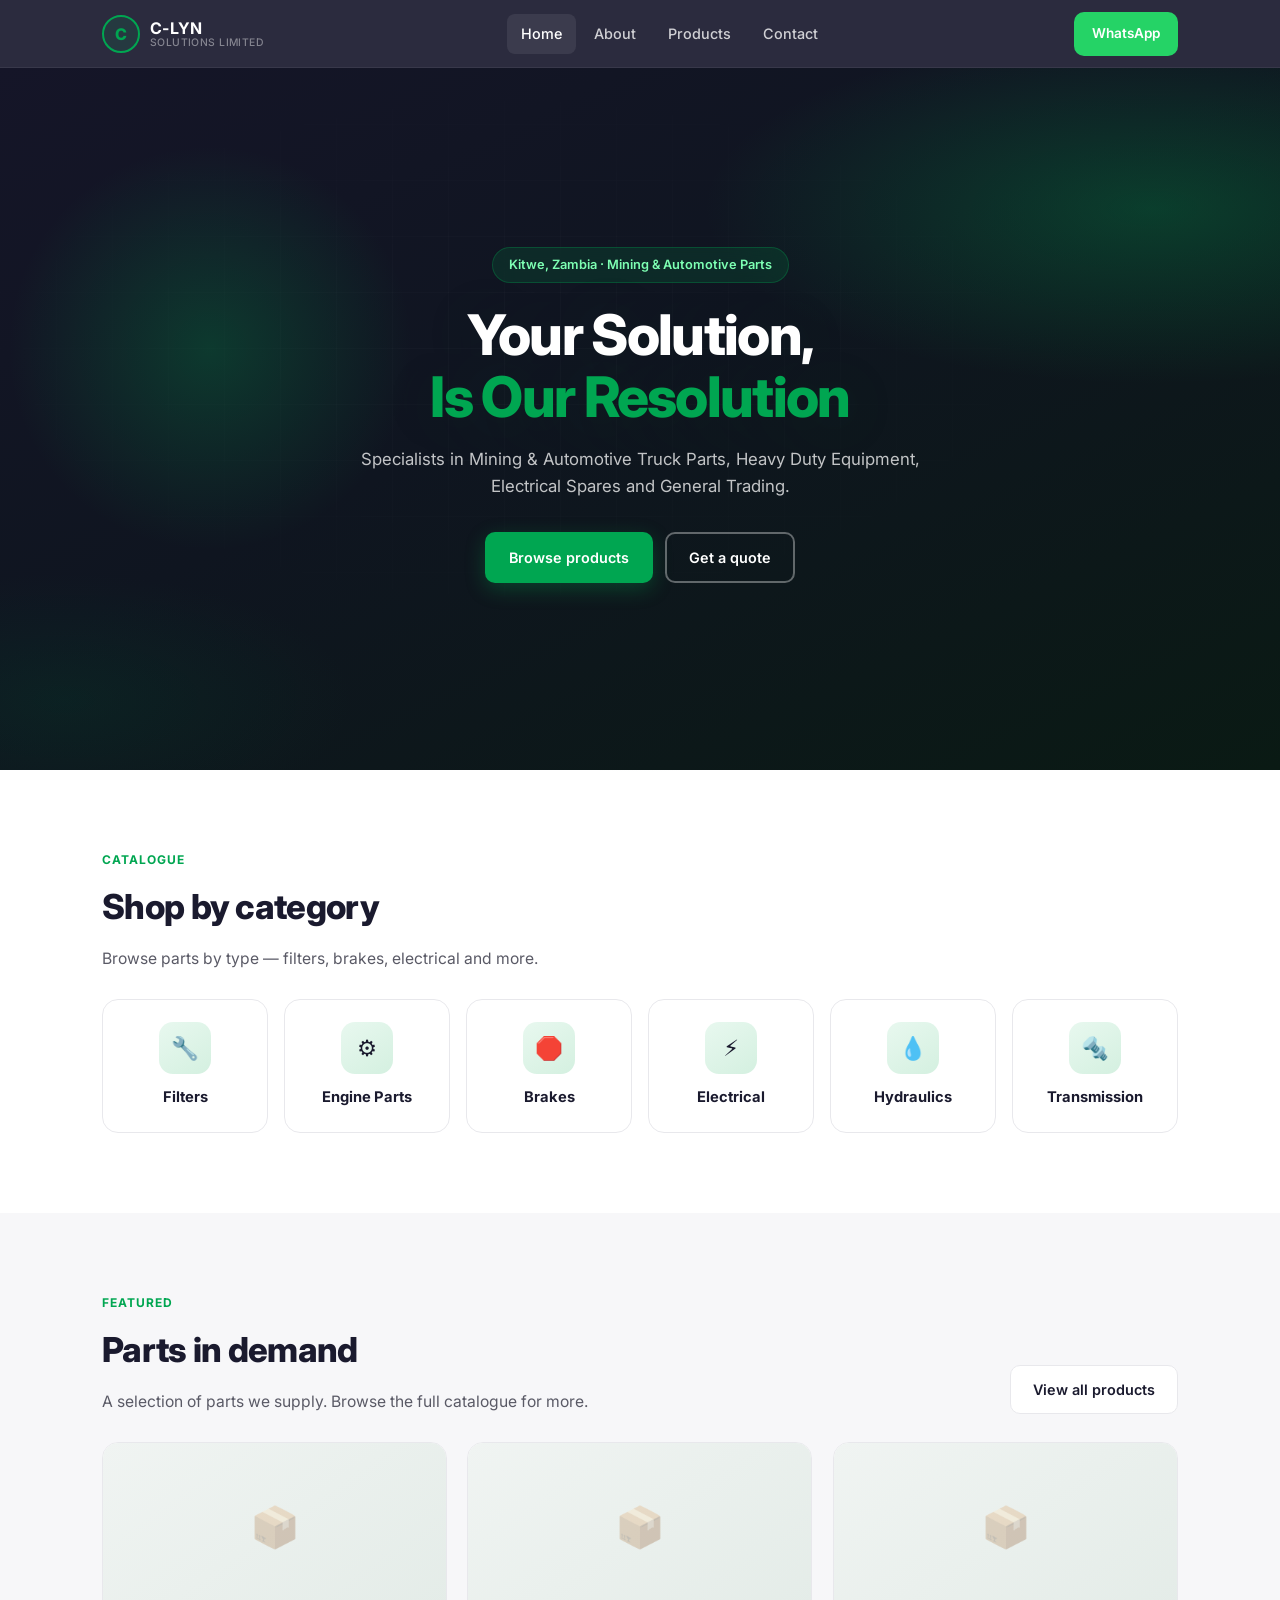
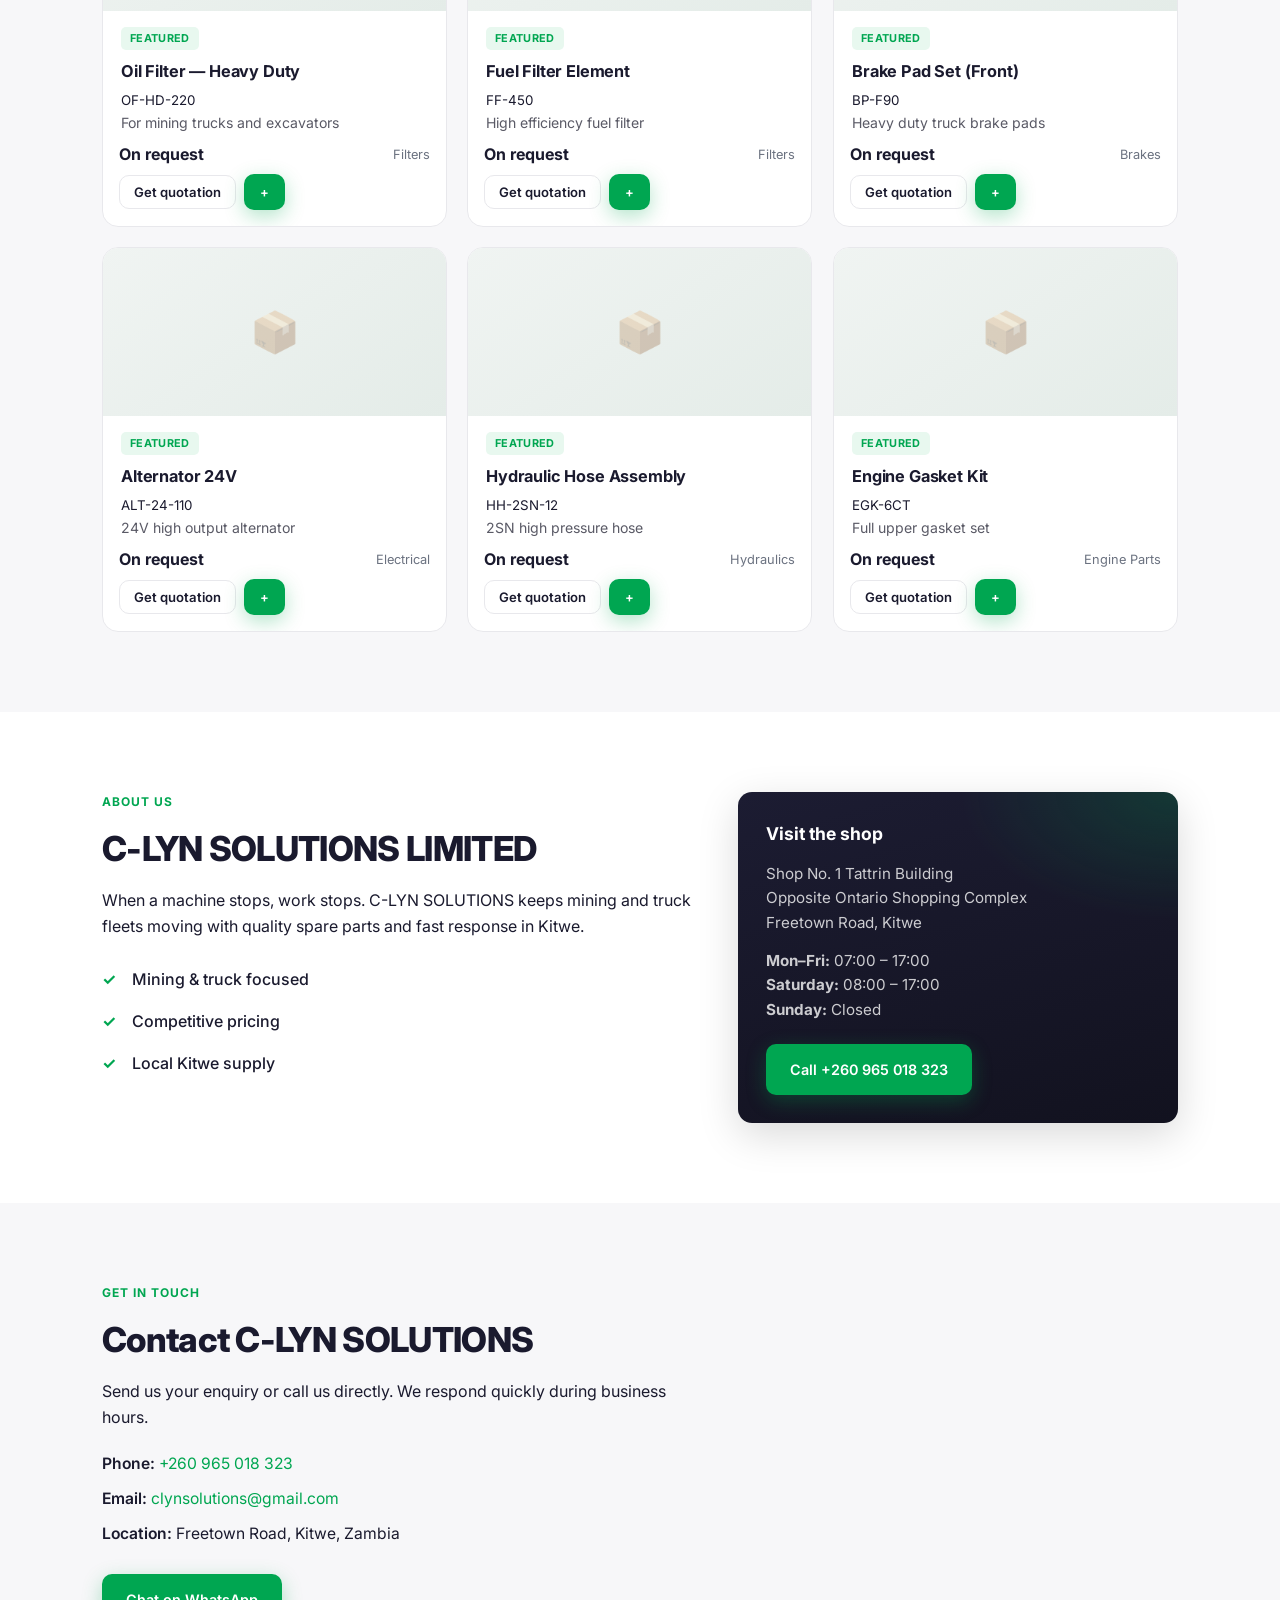
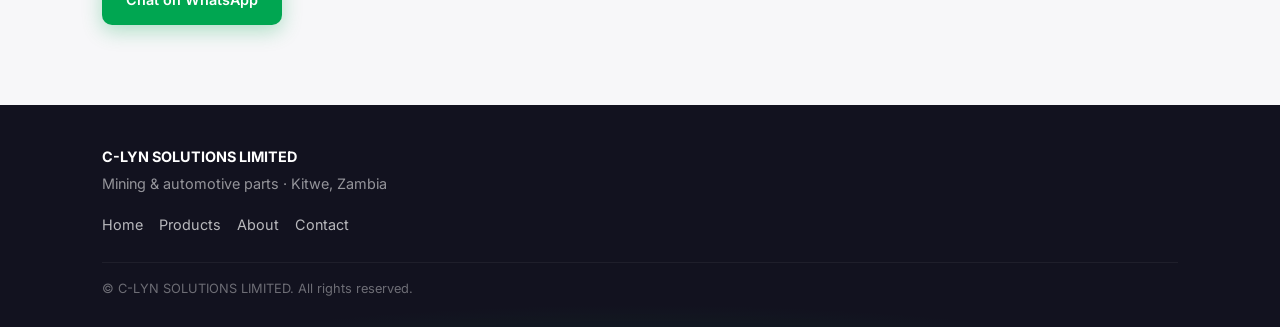
==== index.html @ 6593ee38 "UI fix CSS: center hero, hide cart, card layout; toast on add; index order" ====
<!DOCTYPE html>
<html lang="en">
<head>
<meta charset="UTF-8">
<meta name="viewport" content="width=device-width, initial-scale=1.0">
<title>C-LYN SOLUTIONS LIMITED · Mining &amp; Automotive Parts · Kitwe</title>
<meta name="description" content="Mining and automotive truck parts supplier in Kitwe, Zambia.">
<link href="https://fonts.googleapis.com/css2?family=Inter:wght@400;500;600;700;800&display=swap" rel="stylesheet">
<link rel="stylesheet" href="styles.css">
<link rel="stylesheet" href="logo-styles.css">
<link rel="stylesheet" href="hero-bg.css">
<link rel="stylesheet" href="mobile.css">
<link rel="stylesheet" href="polish.css">
<link rel="stylesheet" href="ui-fix.css">
</head>
<body>
<div id="promoBanner" class="promo-banner" style="display:none"></div>
<header class="header" id="header">
  <div class="container header-inner">
    <a href="index.html" class="logo">
      <img class="logo-img" id="siteLogo" alt="C-LYN" width="40" height="40">
      <span class="logo-mark" aria-hidden="true">C</span>
      <span class="logo-text"><strong>C-LYN</strong><small>SOLUTIONS LIMITED</small></span>
    </a>
    <nav class="nav" id="nav">
      <a href="index.html" class="active">Home</a>
      <a href="#about">About</a>
      <a href="products.html">Products</a>
      <a href="#contact">Contact</a>
    </nav>
    <div style="display:flex;align-items:center;gap:10px">
      <a class="btn btn-wa" id="headerWa" href="https://wa.me/260965018323" target="_blank" rel="noopener">WhatsApp</a>
      <button type="button" class="menu-btn" id="menuBtn" aria-label="Menu">☰</button>
    </div>
  </div>
</header>
<section class="hero hero-bg">
  <div class="container">
    <span class="badge">Kitwe, Zambia · Mining &amp; Automotive Parts</span>
    <h1>Your Solution,<br><span>Is Our Resolution</span></h1>
    <p class="lead">Specialists in Mining &amp; Automotive Truck Parts, Heavy Duty Equipment, Electrical Spares and General Trading.</p>
    <div class="actions">
      <a class="btn btn-primary" href="products.html">Browse products</a>
      <a class="btn btn-outline" href="https://wa.me/260965018323" target="_blank" rel="noopener">Get a quote</a>
    </div>
  </div>
</section>
<section class="section" id="categories">
  <div class="container">
    <div class="section-head reveal">
      <div>
        <p class="section-label">CATALOGUE</p>
        <h2>Shop by category</h2>
        <p class="section-sub">Browse parts by type — filters, brakes, electrical and more.</p>
      </div>
    </div>
    <div class="cat-grid" id="categoryGrid"></div>
  </div>
</section>
<section class="section alt" id="featured">
  <div class="container">
    <div class="section-head reveal">
      <div>
        <p class="section-label">FEATURED</p>
        <h2>Parts in demand</h2>
        <p class="section-sub">A selection of parts we supply. Browse the full catalogue for more.</p>
      </div>
      <a class="btn btn-ghost" href="products.html">View all products</a>
    </div>
    <div class="grid" id="featuredGrid"></div>
  </div>
</section>
<section class="section" id="about">
  <div class="container about-grid">
    <div class="reveal">
      <p class="section-label">ABOUT US</p>
      <h2>C-LYN SOLUTIONS LIMITED</h2>
      <p id="aboutText">When a machine stops, work stops. C-LYN SOLUTIONS keeps mining and truck fleets moving with quality spare parts and fast response in Kitwe.</p>
      <ul class="checks">
        <li>Mining &amp; truck focused</li>
        <li>Competitive pricing</li>
        <li>Local Kitwe supply</li>
      </ul>
    </div>
    <div class="info-card reveal reveal-delay-1">
      <h3>Visit the shop</h3>
      <p id="contactAddress">Shop No. 1 Tattrin Building<br>Opposite Ontario Shopping Complex<br>Freetown Road, Kitwe</p>
      <p id="contactHours"><strong>Mon–Fri:</strong> 07:00 – 17:00<br><strong>Saturday:</strong> 08:00 – 17:00<br><strong>Sunday:</strong> Closed</p>
      <a class="btn btn-primary" href="tel:+260965018323">Call +260 965 018 323</a>
    </div>
  </div>
</section>
<section class="section alt" id="contact">
  <div class="container contact-grid">
    <div class="reveal">
      <p class="section-label">GET IN TOUCH</p>
      <h2>Contact C-LYN SOLUTIONS</h2>
      <p>Send us your enquiry or call us directly. We respond quickly during business hours.</p>
      <div class="contact-list">
        <p><strong>Phone:</strong> <a href="tel:+260965018323" id="contactPhone">+260 965 018 323</a></p>
        <p><strong>Email:</strong> <a href="mailto:clynsolutions@gmail.com" id="contactEmail">clynsolutions@gmail.com</a></p>
        <p><strong>Location:</strong> <span id="contactLocation">Freetown Road, Kitwe, Zambia</span></p>
      </div>
      <a class="btn btn-primary" href="https://wa.me/260965018323" target="_blank" rel="noopener">Chat on WhatsApp</a>
    </div>
  </div>
</section>
<footer class="footer">
  <div class="container footer-inner">
    <div>
      <strong>C-LYN SOLUTIONS LIMITED</strong>
      <span>Mining &amp; automotive parts · Kitwe, Zambia</span>
    </div>
    <div class="footer-links">
      <a href="index.html">Home</a>
      <a href="products.html">Products</a>
      <a href="#about">About</a>
      <a href="#contact">Contact</a>
    </div>
    <p class="copy">© C-LYN SOLUTIONS LIMITED. All rights reserved.</p>
  </div>
</footer>
<script src="data.js"></script>
<script src="cloud-sync.js"></script>
<script src="branding.js"></script>
<script src="site-features.js"></script>
<script src="seed-data.js"></script>
<script src="script.js"></script>
<script src="motion-boot.js"></script>
</body>
</html>
---- styles.css ----
:root {
  --green: #00A651;
  --green-dark: #008C44;
  --green-soft: #E8F8EF;
  --navy: #1A1A2E;
  --navy-2: #12121F;
  --muted: #5A5A66;
  --bg: #F7F7F9;
  --white: #fff;
  --border: #E8E8EC;
  --shadow: 0 4px 20px rgba(0, 0, 0, 0.06);
  --radius: 14px;
  --header-h: 68px;
  --ease: cubic-bezier(0.22, 1, 0.36, 1);
}

*, *::before, *::after { box-sizing: border-box; margin: 0; padding: 0; }
html { scroll-behavior: smooth; }

body {
  font-family: Inter, system-ui, -apple-system, sans-serif;
  color: var(--navy);
  line-height: 1.6;
  background: var(--white);
  -webkit-font-smoothing: antialiased;
}

img { max-width: 100%; display: block; }
a { color: var(--green); text-decoration: none; transition: color 0.2s var(--ease); }
a:hover { color: var(--green-dark); }

.container { max-width: 1120px; margin: 0 auto; padding: 0 22px; }

.header {
  position: sticky; top: 0; z-index: 100; height: var(--header-h);
  background: rgba(26, 26, 46, 0.92);
  backdrop-filter: blur(12px); -webkit-backdrop-filter: blur(12px);
  border-bottom: 1px solid rgba(255, 255, 255, 0.06);
  transition: box-shadow 0.3s var(--ease);
}
.header.scrolled { box-shadow: 0 8px 30px rgba(0, 0, 0, 0.2); }

.header-inner {
  display: flex; align-items: center; justify-content: space-between;
  height: var(--header-h); gap: 16px;
}

.logo { display: flex; align-items: center; gap: 11px; color: #fff; flex-shrink: 0; }
.logo-mark {
  width: 38px; height: 38px; border: 2px solid var(--green); border-radius: 50%;
  display: flex; align-items: center; justify-content: center;
  font-weight: 800; font-size: 1rem; color: var(--green);
  background: rgba(0, 166, 81, 0.12);
}
.logo-text { display: flex; flex-direction: column; line-height: 1.15; }
.logo-text strong { font-size: 0.95rem; font-weight: 700; letter-spacing: 0.02em; }
.logo-text small { font-size: 0.62rem; opacity: 0.65; font-weight: 500; letter-spacing: 0.04em; }

.nav { display: flex; align-items: center; gap: 4px; }
.nav a {
  color: rgba(255, 255, 255, 0.78); font-size: 0.9rem; font-weight: 500;
  padding: 8px 14px; border-radius: 8px; transition: color 0.2s, background 0.2s;
}
.nav a:hover, .nav a.active { color: #fff; background: rgba(255, 255, 255, 0.08); }

.menu-btn {
  display: none; background: none; border: none; color: #fff;
  font-size: 1.45rem; cursor: pointer; padding: 6px; line-height: 1;
}

.btn {
  display: inline-flex; align-items: center; justify-content: center; gap: 8px;
  padding: 12px 22px; border-radius: 10px; font-weight: 600; font-size: 0.9rem;
  border: 2px solid transparent; cursor: pointer; font-family: inherit;
  transition: transform 0.2s var(--ease), background 0.2s, border-color 0.2s, box-shadow 0.2s;
}
.btn:active { transform: scale(0.97); }
.btn-primary { background: var(--green); color: #fff; }
.btn-primary:hover { background: var(--green-dark); color: #fff; box-shadow: 0 6px 20px rgba(0, 166, 81, 0.35); }
.btn-outline { border-color: rgba(255, 255, 255, 0.35); color: #fff; background: transparent; }
.btn-outline:hover { border-color: #fff; background: rgba(255, 255, 255, 0.08); color: #fff; }
.btn-wa { background: #25D366; color: #fff; font-size: 0.85rem; padding: 9px 16px; }
.btn-wa:hover { background: #1ebe57; color: #fff; box-shadow: 0 4px 16px rgba(37, 211, 102, 0.35); }
.btn-ghost { background: var(--white); color: var(--navy); border: 1.5px solid var(--border); }
.btn-ghost:hover { border-color: #ccc; background: var(--bg); }
.btn-sm { padding: 8px 14px; font-size: 0.82rem; }

.hero {
  background: linear-gradient(160deg, #1A1A2E 0%, #12121F 55%, #0a1a12 100%);
  color: #fff; padding: 88px 0 96px; position: relative; overflow: hidden;
}
.hero::after {
  content: ""; position: absolute; inset: 0;
  background: radial-gradient(ellipse 70% 50% at 80% 20%, rgba(0, 166, 81, 0.15), transparent 60%);
  pointer-events: none;
}
.hero .container { position: relative; z-index: 1; }

.badge {
  display: inline-flex; align-items: center; gap: 6px; padding: 7px 16px;
  border-radius: 999px; background: rgba(0, 166, 81, 0.15); color: #7dffb3;
  font-size: 0.8rem; font-weight: 600; margin-bottom: 22px;
  border: 1px solid rgba(0, 166, 81, 0.3);
  animation: fadeUp 0.6s var(--ease) both;
}
.hero h1 {
  font-size: clamp(2.2rem, 5.5vw, 3.5rem); line-height: 1.1; margin-bottom: 18px;
  font-weight: 800; letter-spacing: -0.03em;
  animation: fadeUp 0.6s 0.08s var(--ease) both;
}
.hero h1 span { color: var(--green); }
.lead {
  max-width: 520px; color: rgba(255, 255, 255, 0.75); margin-bottom: 32px;
  font-size: 1.05rem; animation: fadeUp 0.6s 0.16s var(--ease) both;
}
.actions {
  display: flex; flex-wrap: wrap; gap: 12px;
  animation: fadeUp 0.6s 0.24s var(--ease) both;
}

.section { padding: 80px 0; }
.section.alt { background: var(--bg); }
.section-label {
  color: var(--green); font-weight: 700; font-size: 0.75rem;
  text-transform: uppercase; letter-spacing: 0.08em; margin-bottom: 10px;
}
.section h2 {
  font-size: clamp(1.65rem, 3.2vw, 2.15rem); margin-bottom: 12px;
  letter-spacing: -0.02em; font-weight: 800;
}
.section-sub { color: var(--muted); max-width: 520px; margin-bottom: 28px; font-size: 0.98rem; }
.section-head {
  display: flex; justify-content: space-between; align-items: flex-end;
  gap: 16px; flex-wrap: wrap; margin-bottom: 28px;
}
.section-head .section-sub { margin-bottom: 0; }

.about-grid {
  display: grid; grid-template-columns: 1.15fr 0.85fr; gap: 40px; align-items: start;
}
.checks { list-style: none; margin-top: 20px; }
.checks li { padding: 8px 0 8px 30px; position: relative; font-weight: 500; }
.checks li::before { content: "✓"; position: absolute; left: 0; color: var(--green); font-weight: 700; }

.info-card {
  background: var(--navy); color: #fff; padding: 28px;
  border-radius: var(--radius); box-shadow: var(--shadow);
}
.info-card h3 { margin-bottom: 14px; font-size: 1.1rem; }
.info-card p { color: rgba(255, 255, 255, 0.78); margin-bottom: 14px; font-size: 0.95rem; }
.info-card .btn { margin-top: 8px; }

.filters { display: flex; flex-wrap: wrap; gap: 8px; margin-bottom: 16px; }
.filter-btn {
  padding: 8px 16px; border-radius: 999px; border: 1.5px solid var(--border);
  background: var(--white); font: inherit; font-size: 0.84rem; font-weight: 500;
  cursor: pointer; color: var(--navy); transition: all 0.2s var(--ease);
}
.filter-btn:hover { border-color: #c5c5cc; }
.filter-btn.active { background: var(--green); color: #fff; border-color: var(--green); }

.search-bar { display: flex; gap: 10px; margin-bottom: 28px; max-width: 480px; }
.search {
  flex: 1; padding: 13px 16px; border: 1.5px solid var(--border);
  border-radius: 11px; font: inherit; font-size: 0.95rem; background: var(--white);
  transition: border-color 0.2s, box-shadow 0.2s;
}
.search:focus {
  outline: none; border-color: var(--green);
  box-shadow: 0 0 0 3px rgba(0, 166, 81, 0.12);
}

.grid {
  display: grid; grid-template-columns: repeat(auto-fill, minmax(270px, 1fr)); gap: 20px;
}

.card {
  background: var(--white); border: 1px solid var(--border); border-radius: var(--radius);
  overflow: hidden; display: flex; flex-direction: column;
  transition: transform 0.3s var(--ease), box-shadow 0.3s var(--ease);
  opacity: 0; transform: translateY(16px);
  animation: cardIn 0.45s var(--ease) forwards;
}
.card:hover { transform: translateY(-4px); box-shadow: 0 12px 32px rgba(0, 0, 0, 0.08); }

.card-img {
  height: 168px; background: linear-gradient(145deg, #f0f0f4, #e8e8ec);
  display: flex; align-items: center; justify-content: center; overflow: hidden;
}
.card-img img {
  width: 100%; height: 100%; object-fit: cover;
  transition: transform 0.4s var(--ease);
}
.card:hover .card-img img { transform: scale(1.04); }
.card-img .placeholder { font-size: 2.2rem; opacity: 0.3; }

.card-body { padding: 16px 18px 8px; flex: 1; display: flex; flex-direction: column; }
.card-body .feat {
  display: inline-block; font-size: 0.68rem; font-weight: 700; color: var(--green);
  background: var(--green-soft); padding: 3px 9px; border-radius: 5px;
  margin-bottom: 8px; width: fit-content; letter-spacing: 0.03em;
}
.card-body h3 { font-size: 1.02rem; margin-bottom: 6px; font-weight: 700; letter-spacing: -0.01em; }
.card-body p {
  color: var(--muted); font-size: 0.88rem; flex: 1;
  display: -webkit-box; -webkit-line-clamp: 2; -webkit-box-orient: vertical; overflow: hidden;
}

.card-foot {
  display: flex; justify-content: space-between; align-items: center;
  padding: 14px 18px; border-top: 1px solid var(--border); font-size: 0.85rem; gap: 8px;
}
.card-foot strong { font-weight: 700; }
.card-foot small { color: var(--muted); font-size: 0.78rem; }
.card-foot a { font-weight: 600; white-space: nowrap; }

.pagination {
  display: flex; align-items: center; justify-content: center;
  gap: 8px; margin-top: 36px; flex-wrap: wrap;
}
.page-btn {
  min-width: 40px; height: 40px; padding: 0 12px; border-radius: 10px;
  border: 1.5px solid var(--border); background: var(--white);
  font: inherit; font-size: 0.9rem; font-weight: 600; cursor: pointer;
  color: var(--navy); transition: all 0.2s var(--ease);
}
.page-btn:hover:not(:disabled) { border-color: var(--green); color: var(--green); }
.page-btn.active { background: var(--green); color: #fff; border-color: var(--green); }
.page-btn:disabled { opacity: 0.4; cursor: not-allowed; }

.results-meta { color: var(--muted); font-size: 0.88rem; margin-bottom: 16px; }
.empty-state {
  text-align: center; padding: 48px 20px; color: var(--muted); grid-column: 1 / -1;
}

.page-hero {
  background: linear-gradient(160deg, #1A1A2E, #12121F);
  color: #fff; padding: 48px 0 40px;
}
.page-hero h1 {
  font-size: clamp(1.8rem, 4vw, 2.4rem); font-weight: 800;
  letter-spacing: -0.02em; margin-bottom: 8px;
}
.page-hero p { color: rgba(255, 255, 255, 0.7); max-width: 480px; }
.breadcrumb { font-size: 0.82rem; color: rgba(255, 255, 255, 0.5); margin-bottom: 14px; }
.breadcrumb a { color: rgba(255, 255, 255, 0.7); }
.breadcrumb a:hover { color: #fff; }

.contact-grid {
  display: grid; grid-template-columns: 1.1fr 0.9fr; gap: 40px; align-items: start;
}
.contact-list { margin: 20px 0 28px; }
.contact-list p { margin-bottom: 10px; font-size: 0.98rem; }
.contact-list strong { font-weight: 600; }

.footer {
  background: var(--navy); color: rgba(255, 255, 255, 0.55);
  padding: 40px 0 28px; font-size: 0.9rem;
}
.footer-inner { display: grid; gap: 18px; }
.footer strong { color: #fff; display: block; margin-bottom: 4px; }
.footer-links { display: flex; flex-wrap: wrap; gap: 6px 16px; }
.footer a { color: rgba(255, 255, 255, 0.7); }
.footer a:hover { color: #fff; }
.footer .copy {
  font-size: 0.8rem; opacity: 0.7; margin-top: 8px; padding-top: 16px;
  border-top: 1px solid rgba(255, 255, 255, 0.08);
}

@keyframes fadeUp {
  from { opacity: 0; transform: translateY(18px); }
  to { opacity: 1; transform: translateY(0); }
}
@keyframes cardIn {
  to { opacity: 1; transform: translateY(0); }
}

.reveal {
  opacity: 0; transform: translateY(24px);
  transition: opacity 0.55s var(--ease), transform 0.55s var(--ease);
}
.reveal.visible { opacity: 1; transform: translateY(0); }

.cat-grid {
  display: grid;
  grid-template-columns: repeat(auto-fill, minmax(240px, 1fr));
  gap: 18px;
}
.cat-card {
  display: block;
  background: #fff;
  border: 1px solid var(--border);
  border-radius: 14px;
  overflow: hidden;
  text-decoration: none;
  color: inherit;
  transition: transform 0.25s var(--ease), box-shadow 0.25s var(--ease);
  animation: fadeUp 0.5s var(--ease) both;
}
.cat-card:hover {
  transform: translateY(-4px);
  box-shadow: 0 12px 32px rgba(0,0,0,.1);
  color: inherit;
}
.cat-img {
  aspect-ratio: 1;
  background: #f3f4f6;
  display: flex;
  align-items: center;
  justify-content: center;
  overflow: hidden;
}
.cat-img img {
  width: 100%;
  height: 100%;
  object-fit: cover;
}
.cat-icon { font-size: 2.5rem; }
.cat-body { padding: 14px 16px 16px; }
.cat-body h3 { font-size: 1rem; font-weight: 700; margin-bottom: 4px; }
.cat-body p { font-size: 0.82rem; color: var(--muted); line-height: 1.4; margin: 0; }

@media (max-width: 860px) {
  .about-grid, .contact-grid { grid-template-columns: 1fr; }
  .nav {
    display: none; position: absolute; top: var(--header-h); left: 0; right: 0;
    background: var(--navy); flex-direction: column; padding: 12px 16px 20px;
    gap: 2px; border-bottom: 1px solid rgba(255, 255, 255, 0.08);
  }
  .nav.open { display: flex; }
  .nav a { padding: 12px 14px; width: 100%; }
  .menu-btn { display: block; }
  .hero { padding: 64px 0 72px; }
  .section { padding: 56px 0; }
}
@media (max-width: 640px) {
  .cat-grid { grid-template-columns: 1fr 1fr; gap: 12px; }
  .cat-body p { display: none; }
}
@media (max-width: 480px) {
  .grid { grid-template-columns: 1fr; }
  .actions { flex-direction: column; }
  .actions .btn { width: 100%; }
}
---- logo-styles.css ----
.logo {
  display: flex;
  align-items: center;
  gap: 10px;
  text-decoration: none;
  color: #fff;
}
.logo-img,
#siteLogo {
  width: 40px;
  height: 40px;
  object-fit: contain;
  border-radius: 8px;
  display: none !important;
  flex-shrink: 0;
  background: transparent;
  padding: 0;
}
.logo-img.has-logo,
#siteLogo.has-logo {
  display: block !important;
  background: #fff;
  padding: 2px;
}
.logo-mark {
  width: 38px;
  height: 38px;
  border-radius: 50%;
  border: 2px solid #00A651;
  background: rgba(0, 166, 81, 0.12);
  color: #00A651;
  display: flex !important;
  align-items: center;
  justify-content: center;
  font-weight: 800;
  font-size: 1rem;
  flex-shrink: 0;
  line-height: 1;
}
.logo.has-logo-img .logo-mark {
  display: none !important;
}
.logo-text {
  display: flex;
  flex-direction: column;
  line-height: 1.15;
}
.logo-text strong {
  font-size: 0.95rem;
  font-weight: 700;
  color: #fff !important;
}
.logo-text small {
  font-size: 0.62rem;
  font-weight: 500;
  color: rgba(255, 255, 255, 0.65) !important;
  text-transform: uppercase;
  letter-spacing: 0.04em;
}
#adminLogo,
.login-logo-img {
  width: 72px;
  height: 72px;
  object-fit: contain;
  border-radius: 12px;
  display: none;
  margin: 0 auto;
  background: #fff;
  padding: 4px;
}
#adminLogo.has-logo,
.login-logo-img.has-logo {
  display: block !important;
}
@media (max-width: 860px) {
  .logo-text small { display: none; }
}
---- hero-bg.css ----
.hero-bg{position:relative;background-color:#0a1628;background-image:radial-gradient(ellipse 80% 60% at 85% 40%,rgba(0,166,81,.18) 0%,transparent 55%),linear-gradient(160deg,#1A1A2E 0%,#12121F 50%,#0a1a12 100%);background-size:cover;background-position:center right;background-repeat:no-repeat}
.hero-bg::before{content:"";position:absolute;inset:0;background:linear-gradient(105deg,rgba(10,22,40,.92) 0%,rgba(10,22,40,.78) 42%,rgba(10,22,40,.45) 100%);z-index:0;pointer-events:none}
.hero-bg .container{position:relative;z-index:1}
.page-hero-bg{background:linear-gradient(160deg,#1A1A2E 0%,#0a1a12 100%);color:#fff}
---- mobile.css ----
html{-webkit-text-size-adjust:100%}body{overflow-x:hidden}
@media(max-width:860px){.section{padding:48px 0}.hero{padding:56px 0 64px}.hero h1{font-size:clamp(1.85rem,8vw,2.4rem)}.container{padding:0 16px}.tabs{display:flex;flex-wrap:nowrap;overflow-x:auto;-webkit-overflow-scrolling:touch;gap:8px}.tab{flex-shrink:0}.panel-head{flex-direction:column;align-items:flex-start;gap:10px}.table-wrap{overflow-x:auto}.stats{grid-template-columns:1fr 1fr;gap:10px}.hero .actions .btn{width:100%;justify-content:center}.nav.open{max-height:70vh;overflow-y:auto}}
@media(max-width:480px){.cat-grid{grid-template-columns:1fr 1fr;gap:10px}.grid{grid-template-columns:1fr}.promo-banner{font-size:.82rem;padding:8px 12px}.promo-pct{min-width:46px;height:46px;font-size:.7rem}}
.promo-banner{background:linear-gradient(90deg,#00A651,#008C44);color:#fff;text-align:center;padding:10px 16px;font-size:.9rem;font-weight:600}
.promo-inner{display:flex;align-items:center;justify-content:center;flex-wrap:wrap;gap:10px 14px;max-width:960px;margin:0 auto}
.promo-pct{display:inline-flex;align-items:center;justify-content:center;min-width:52px;height:52px;padding:4px;border-radius:50%;background:#1e3a8a;color:#fff;font-weight:800;font-size:.78rem;line-height:1.15;text-align:center;box-shadow:0 2px 8px rgba(0,0,0,.25);border:2px solid #fff}
.promo-tag{display:inline-block;background:#1e40af;color:#fff;font-weight:800;font-size:.72rem;letter-spacing:.04em;padding:6px 12px;border-radius:4px;text-transform:uppercase}
.promo-text{font-weight:600}.promo-text strong{font-weight:800}
.promo-tap{font-size:.75rem;opacity:.9;text-decoration:underline}
.promo-clickable{cursor:pointer}
.cart-panel,#cartPanel,.cart-fab,#cartFab,#cartBadge,.cart-overlay{display:none!important;visibility:hidden!important;pointer-events:none!important}
.promo-modal-bg{position:fixed;inset:0;z-index:100;background:rgba(10,14,20,.7);backdrop-filter:blur(4px);display:flex;align-items:center;justify-content:center;padding:16px}
.promo-modal{background:#fff;color:#1a1a2e;border-radius:16px;padding:28px 24px;width:100%;max-width:440px;max-height:90vh;overflow:auto;position:relative;box-shadow:0 20px 50px rgba(0,0,0,.3)}
.promo-modal-close{position:absolute;top:12px;right:14px;border:none;background:transparent;font-size:1.6rem;cursor:pointer;color:#6b7280;line-height:1}
.promo-detail-head{display:flex;align-items:center;gap:12px;margin-bottom:16px;flex-wrap:wrap}
.promo-detail-head h2{font-size:1.25rem;margin:0}
.promo-detail-img{width:100%;max-height:220px;object-fit:cover;border-radius:12px;margin-bottom:14px;background:#f3f4f6}
.promo-detail-msg{color:#4b5563;margin-bottom:10px;line-height:1.5}
.promo-detail-cat{font-size:.9rem;margin-bottom:6px}
.promo-duration{font-size:.9rem;color:#1e3a8a;margin:8px 0 4px}
.logo-img,#siteLogo{width:44px;height:44px;object-fit:contain;border-radius:8px;display:block;background:#fff;padding:2px}
.logo{display:flex;align-items:center;gap:10px;text-decoration:none;color:inherit}
.logo-text{display:flex;flex-direction:column;line-height:1.15}
.logo-text strong{font-size:1rem;color:#fff}.logo-text small{font-size:.65rem;color:rgba(255,255,255,.75)}
---- polish.css ----
/* C-LYN motion system — visible, smooth, premium */
:root {
  --ease-out: cubic-bezier(0.16, 1, 0.3, 1);
  --ease-spring: cubic-bezier(0.34, 1.56, 0.64, 1);
}

html { scroll-behavior: smooth; }

body {
  background:
    radial-gradient(ellipse 100% 60% at 50% -10%, rgba(0, 166, 81, 0.06), transparent 55%),
    #fff;
}

/* Header */
.header {
  transition: background 0.4s var(--ease-out), box-shadow 0.4s var(--ease-out), backdrop-filter 0.4s;
}
.header.scrolled {
  background: rgba(18, 18, 31, 0.97) !important;
  box-shadow: 0 12px 40px rgba(0, 0, 0, 0.35);
}
.logo { transition: transform 0.3s var(--ease-out); }
.logo:hover { transform: scale(1.03); }
.nav a {
  transition: color 0.25s, background 0.25s, transform 0.25s var(--ease-out);
}
.nav a:hover { transform: translateY(-2px); }

/* Buttons */
.btn {
  transition: transform 0.3s var(--ease-out), box-shadow 0.3s, background 0.25s, border-color 0.25s !important;
}
.btn:hover {
  transform: translateY(-3px) scale(1.02);
}
.btn:active { transform: translateY(0) scale(0.97); }
.btn-primary {
  box-shadow: 0 6px 20px rgba(0, 166, 81, 0.3);
}
.btn-primary:hover {
  box-shadow: 0 12px 32px rgba(0, 166, 81, 0.45);
}
.btn-wa {
  transition: transform 0.3s var(--ease-out), box-shadow 0.3s;
}
.btn-wa:hover {
  transform: translateY(-2px);
  box-shadow: 0 8px 24px rgba(37, 211, 102, 0.4);
}

/* Hero — strong entrance */
.hero {
  min-height: 78vh;
  display: flex;
  align-items: center;
  position: relative;
  overflow: hidden;
  background:
    radial-gradient(ellipse 70% 50% at 90% 20%, rgba(0, 166, 81, 0.28), transparent 50%),
    radial-gradient(ellipse 50% 40% at 5% 90%, rgba(0, 80, 50, 0.2), transparent 45%),
    linear-gradient(155deg, #151528 0%, #0f1520 45%, #0a1a14 100%);
}
.hero::before {
  content: "";
  position: absolute;
  inset: 0;
  background-image:
    linear-gradient(rgba(255,255,255,0.03) 1px, transparent 1px),
    linear-gradient(90deg, rgba(255,255,255,0.03) 1px, transparent 1px);
  background-size: 56px 56px;
  mask-image: radial-gradient(ellipse 65% 60% at 40% 40%, #000 10%, transparent 70%);
  animation: gridDrift 20s linear infinite;
  pointer-events: none;
  opacity: 0.6;
}
@keyframes gridDrift {
  from { background-position: 0 0; }
  to { background-position: 56px 56px; }
}
.hero .badge {
  animation: heroIn 0.8s var(--ease-out) both;
  backdrop-filter: blur(10px);
}
.hero h1 {
  animation: heroIn 0.9s 0.1s var(--ease-out) both;
  text-shadow: 0 4px 60px rgba(0, 166, 81, 0.15);
}
.hero .lead {
  animation: heroIn 0.9s 0.22s var(--ease-out) both;
}
.hero .actions {
  animation: heroIn 0.9s 0.34s var(--ease-out) both;
}
@keyframes heroIn {
  from {
    opacity: 0;
    transform: translateY(36px);
  }
  to {
    opacity: 1;
    transform: translateY(0);
  }
}

/* Floating orb in hero */
.hero::after {
  content: "";
  position: absolute;
  width: 420px;
  height: 420px;
  right: -80px;
  top: 10%;
  border-radius: 50%;
  background: radial-gradient(circle, rgba(0, 166, 81, 0.25), transparent 68%);
  animation: floatOrb 8s ease-in-out infinite;
  pointer-events: none;
}
@keyframes floatOrb {
  0%, 100% { transform: translate(0, 0) scale(1); }
  50% { transform: translate(-30px, 24px) scale(1.08); }
}

/* Scroll reveal — stronger */
.reveal {
  opacity: 0;
  transform: translateY(40px);
  transition: opacity 0.85s var(--ease-out), transform 0.85s var(--ease-out);
}
.reveal.visible {
  opacity: 1;
  transform: translateY(0);
}
.reveal-delay-1 { transition-delay: 0.12s; }
.reveal-delay-2 { transition-delay: 0.24s; }
.reveal-delay-3 { transition-delay: 0.36s; }

/* Info card */
.info-card {
  background:
    radial-gradient(ellipse 90% 70% at 100% 0%, rgba(0, 166, 81, 0.22), transparent 55%),
    linear-gradient(165deg, #1c1c32, #12121f) !important;
  transition: transform 0.45s var(--ease-out), box-shadow 0.45s !important;
  box-shadow: 0 12px 40px rgba(0, 0, 0, 0.15);
}
.info-card:hover {
  transform: translateY(-8px) scale(1.01);
  box-shadow: 0 24px 50px rgba(0, 0, 0, 0.25);
}

/* Category tiles */
.cat-grid {
  display: grid;
  grid-template-columns: repeat(auto-fill, minmax(160px, 1fr));
  gap: 16px;
  margin-top: 8px;
}
.cat-tile {
  background: #fff;
  border: 1px solid #e8e8ec;
  border-radius: 16px;
  padding: 22px 16px;
  text-align: center;
  cursor: pointer;
  transition: transform 0.4s var(--ease-out), box-shadow 0.4s, border-color 0.3s;
  opacity: 0;
  animation: cardPop 0.6s var(--ease-out) forwards;
  text-decoration: none;
  color: inherit;
  display: block;
}
.cat-tile:hover {
  transform: translateY(-8px) scale(1.03);
  box-shadow: 0 16px 36px rgba(0, 166, 81, 0.12);
  border-color: rgba(0, 166, 81, 0.35);
}
.cat-tile .cat-icon {
  width: 52px;
  height: 52px;
  margin: 0 auto 12px;
  border-radius: 14px;
  background: linear-gradient(145deg, #e8f8ef, #d4f0e0);
  display: flex;
  align-items: center;
  justify-content: center;
  font-size: 1.4rem;
  transition: transform 0.4s var(--ease-spring);
}
.cat-tile:hover .cat-icon {
  transform: scale(1.12) rotate(-4deg);
}
.cat-tile strong {
  display: block;
  font-size: 0.92rem;
  font-weight: 700;
  color: #1a1a2e;
}

/* Product cards */
.card {
  opacity: 0;
  animation: cardPop 0.65s var(--ease-out) forwards;
  transition: transform 0.4s var(--ease-out), box-shadow 0.4s !important;
  border-radius: 16px !important;
  overflow: hidden;
}
.card:hover {
  transform: translateY(-10px) !important;
  box-shadow: 0 20px 48px rgba(0, 0, 0, 0.12) !important;
}
.card-img {
  overflow: hidden;
  background: linear-gradient(145deg, #f0f4f2, #e4ece8) !important;
}
.card-img img {
  transition: transform 0.6s var(--ease-out);
}
.card:hover .card-img img {
  transform: scale(1.1);
}
.card .placeholder {
  font-size: 2.5rem;
  animation: bounceSoft 2.5s ease-in-out infinite;
}
@keyframes bounceSoft {
  0%, 100% { transform: translateY(0); }
  50% { transform: translateY(-6px); }
}
@keyframes cardPop {
  from {
    opacity: 0;
    transform: translateY(28px) scale(0.96);
  }
  to {
    opacity: 1;
    transform: translateY(0) scale(1);
  }
}

.checks li {
  transition: transform 0.3s var(--ease-out), color 0.25s;
}
.checks li:hover {
  transform: translateX(6px);
  color: #008c44;
}

/* Promo */
.promo-banner {
  animation: promoDrop 0.6s var(--ease-out) both;
}
@keyframes promoDrop {
  from { transform: translateY(-100%); opacity: 0; }
  to { transform: translateY(0); opacity: 1; }
}
.promo-clickable:hover {
  filter: brightness(1.05);
}

/* Empty state less dead */
.empty-state {
  padding: 56px 24px !important;
  border: 2px dashed #e0e0e6;
  border-radius: 16px;
  background: linear-gradient(180deg, #fafafa, #f5f5f7);
  animation: heroIn 0.7s var(--ease-out) both;
}

.footer {
  background:
    radial-gradient(ellipse 80% 60% at 50% 120%, rgba(0, 166, 81, 0.12), transparent 50%),
    #12121f !important;
}

@media (max-width: 860px) {
  .hero { min-height: auto; padding: 64px 0 72px; }
  .cat-grid { grid-template-columns: repeat(2, 1fr); gap: 12px; }
}

@media (prefers-reduced-motion: reduce) {
  .hero::before, .hero::after, .card .placeholder { animation: none !important; }
  .reveal { opacity: 1; transform: none; }
}
---- ui-fix.css ----
/* Final UI fixes */
.cart-fab, #cartFab, .cart-panel, #cartPanel, .cart-overlay, #cartOverlay, #cartBadge {
  display: none !important;
  visibility: hidden !important;
  pointer-events: none !important;
  opacity: 0 !important;
}
.hero { text-align: center !important; }
.hero .container {
  display: flex !important;
  flex-direction: column !important;
  align-items: center !important;
  max-width: 820px !important;
  margin-left: auto !important;
  margin-right: auto !important;
}
.hero h1, .hero .lead, .hero .badge { text-align: center !important; }
.hero .lead { margin-left: auto; margin-right: auto; max-width: 560px; }
.hero .actions { justify-content: center !important; }
.card-price-row {
  display: flex !important;
  justify-content: space-between !important;
  align-items: center !important;
  gap: 10px !important;
  flex-wrap: wrap !important;
  padding: 0 16px 6px !important;
}
.card-price-row .price { flex-shrink: 0; }
.card-price-row small { color: #6b7280; font-size: 0.8rem; }
.card-actions {
  display: flex !important;
  gap: 8px !important;
  padding: 0 16px 16px !important;
  align-items: center !important;
}
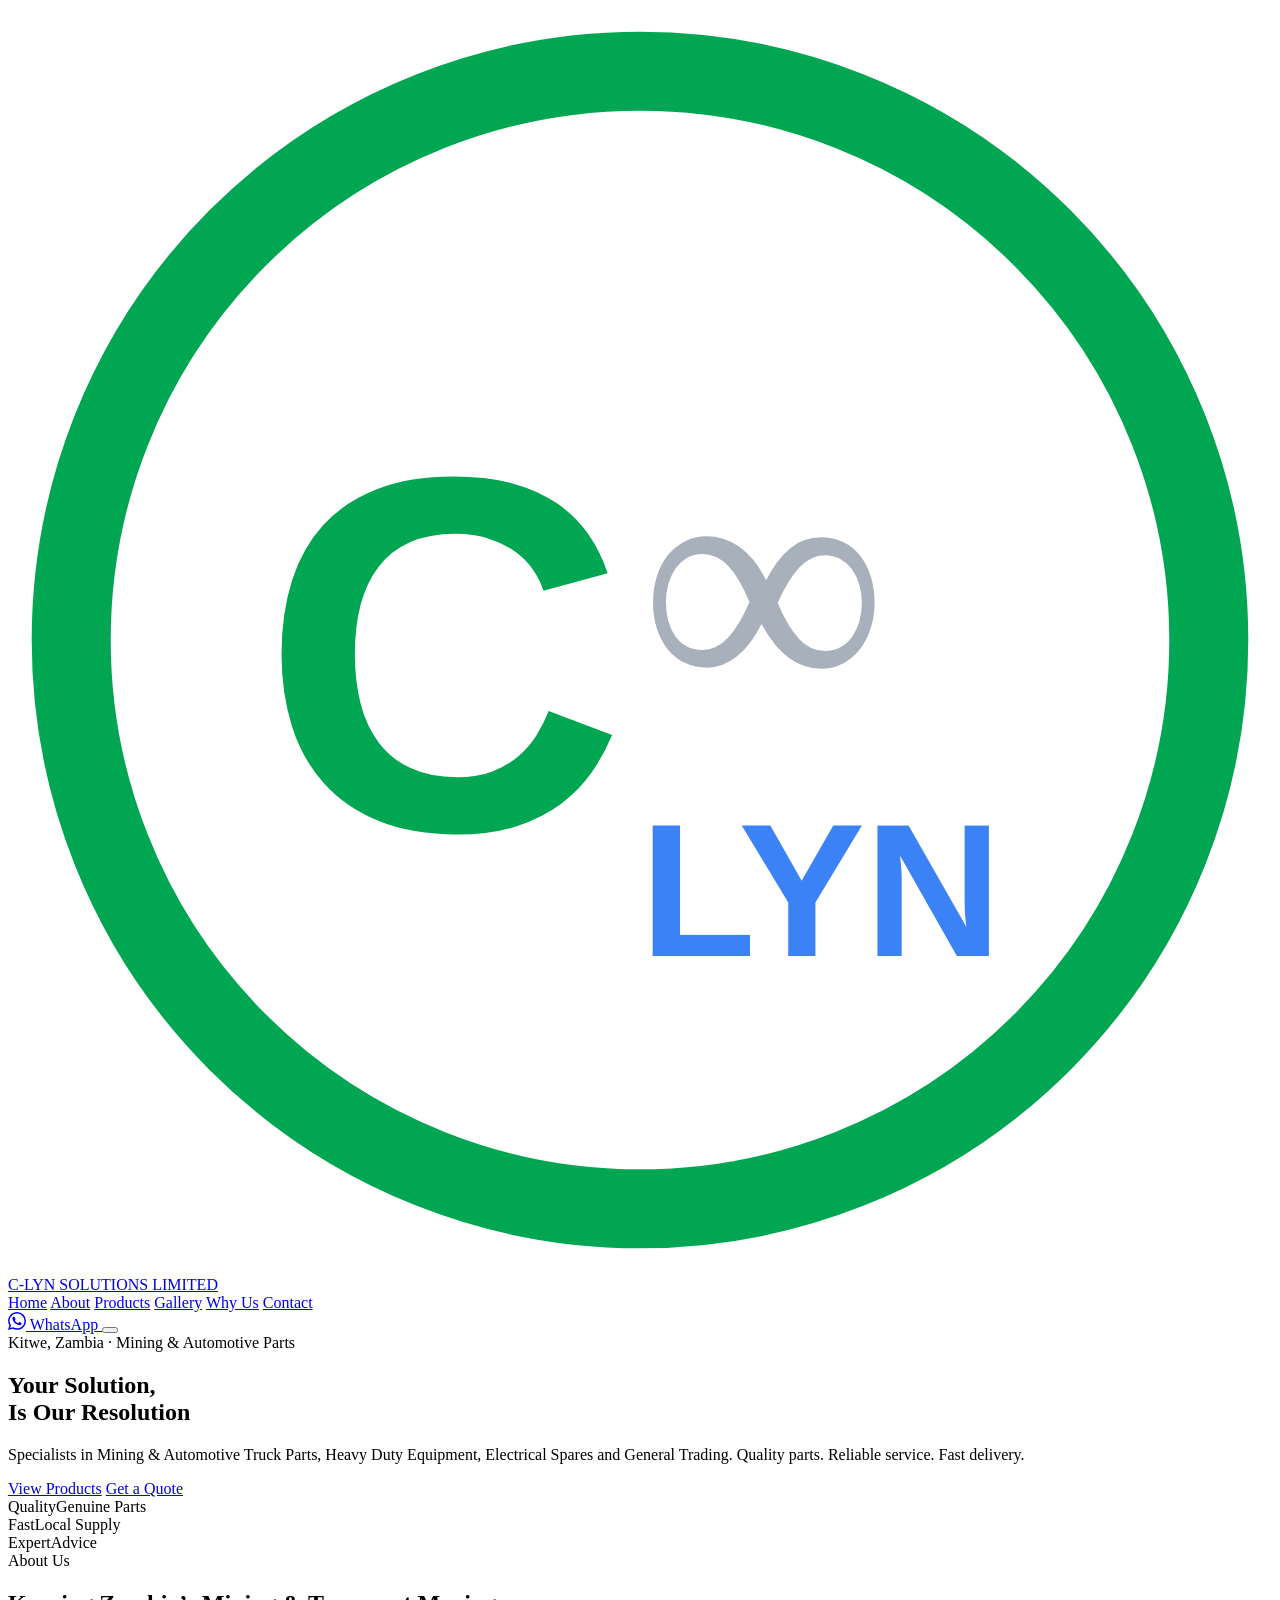
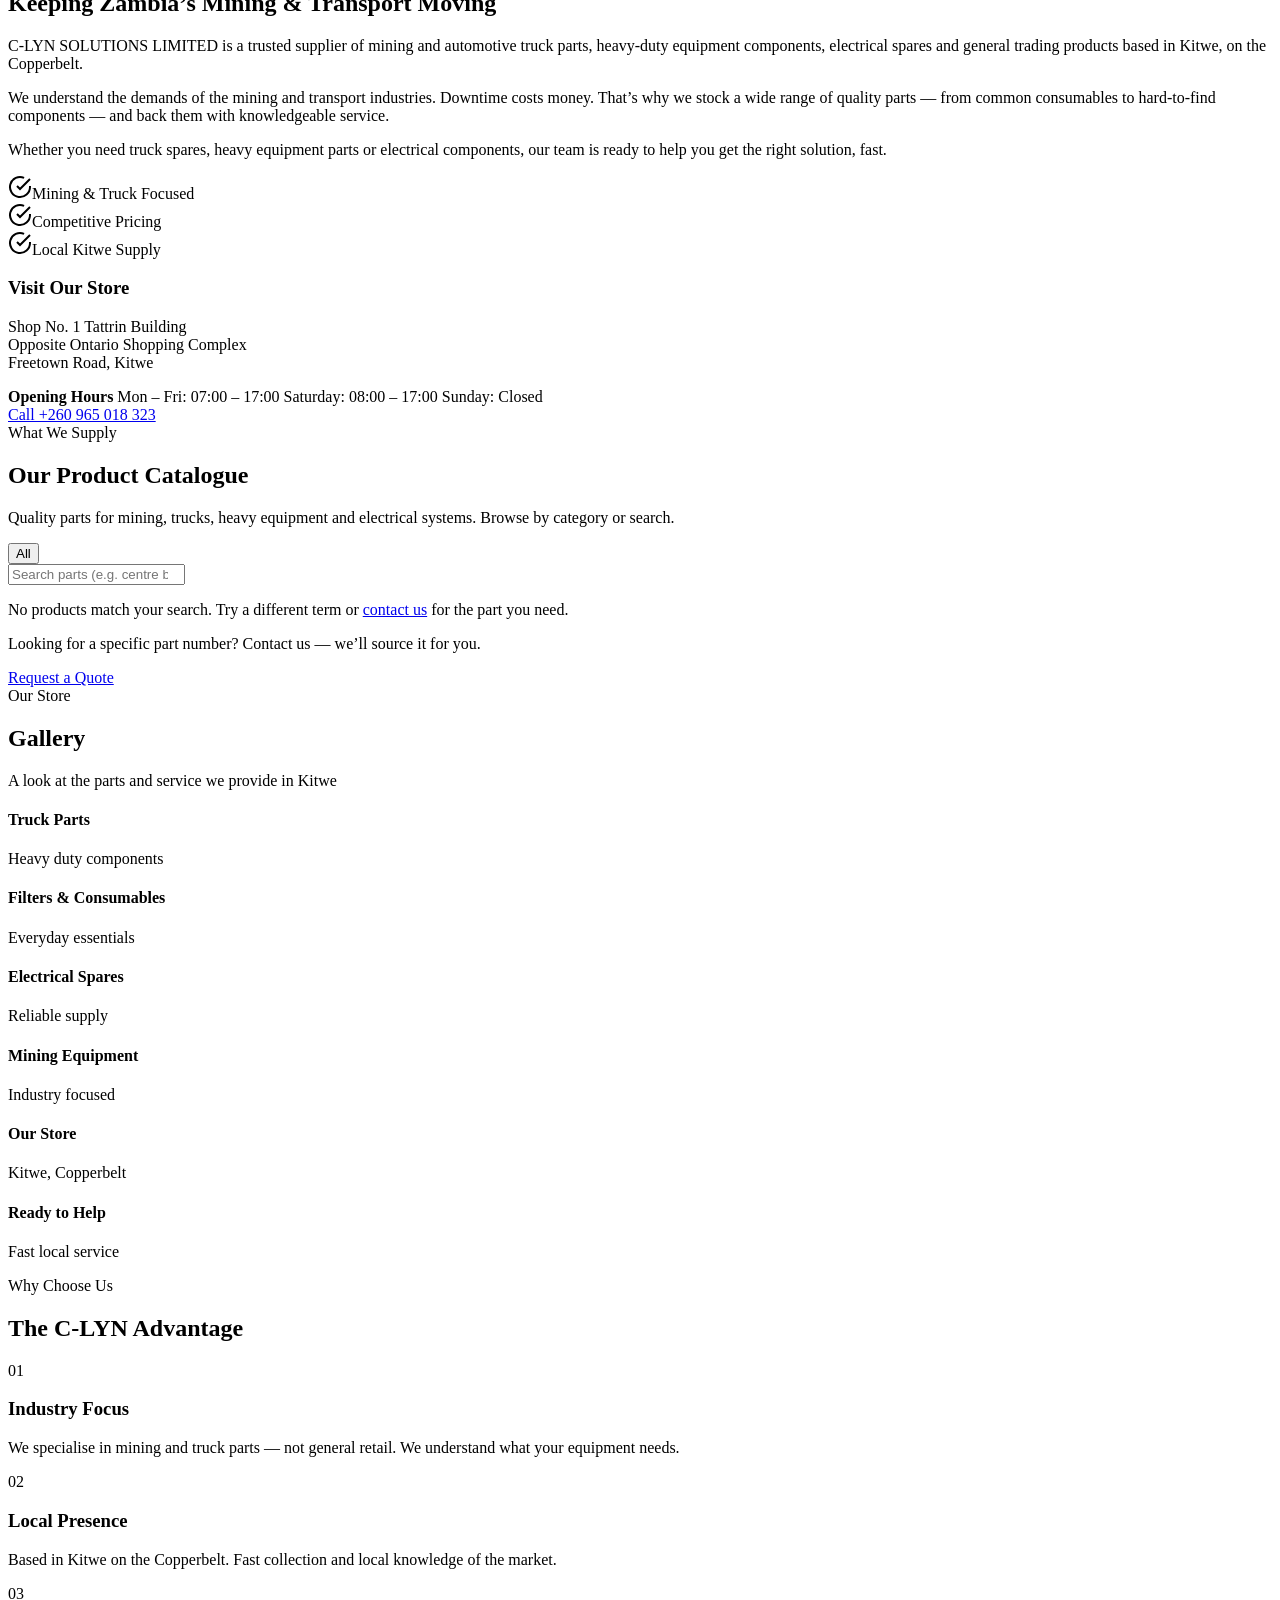
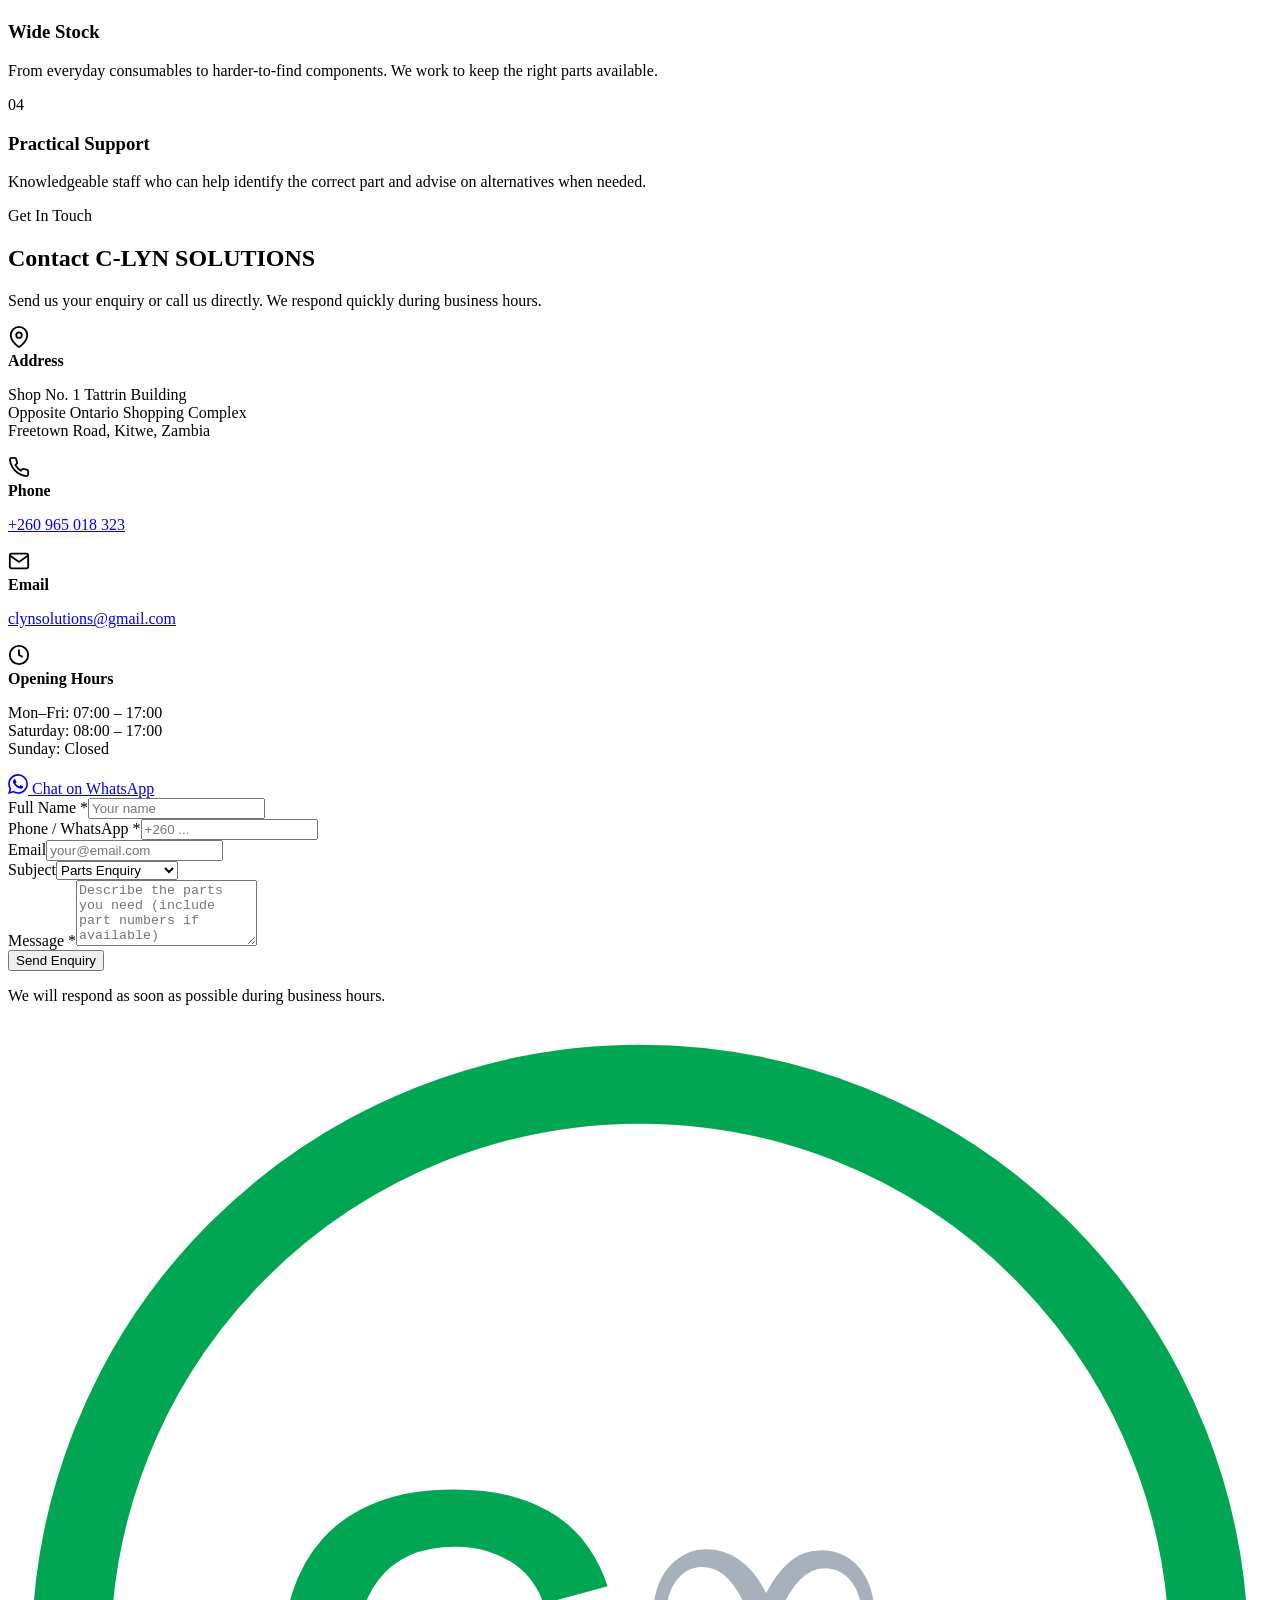
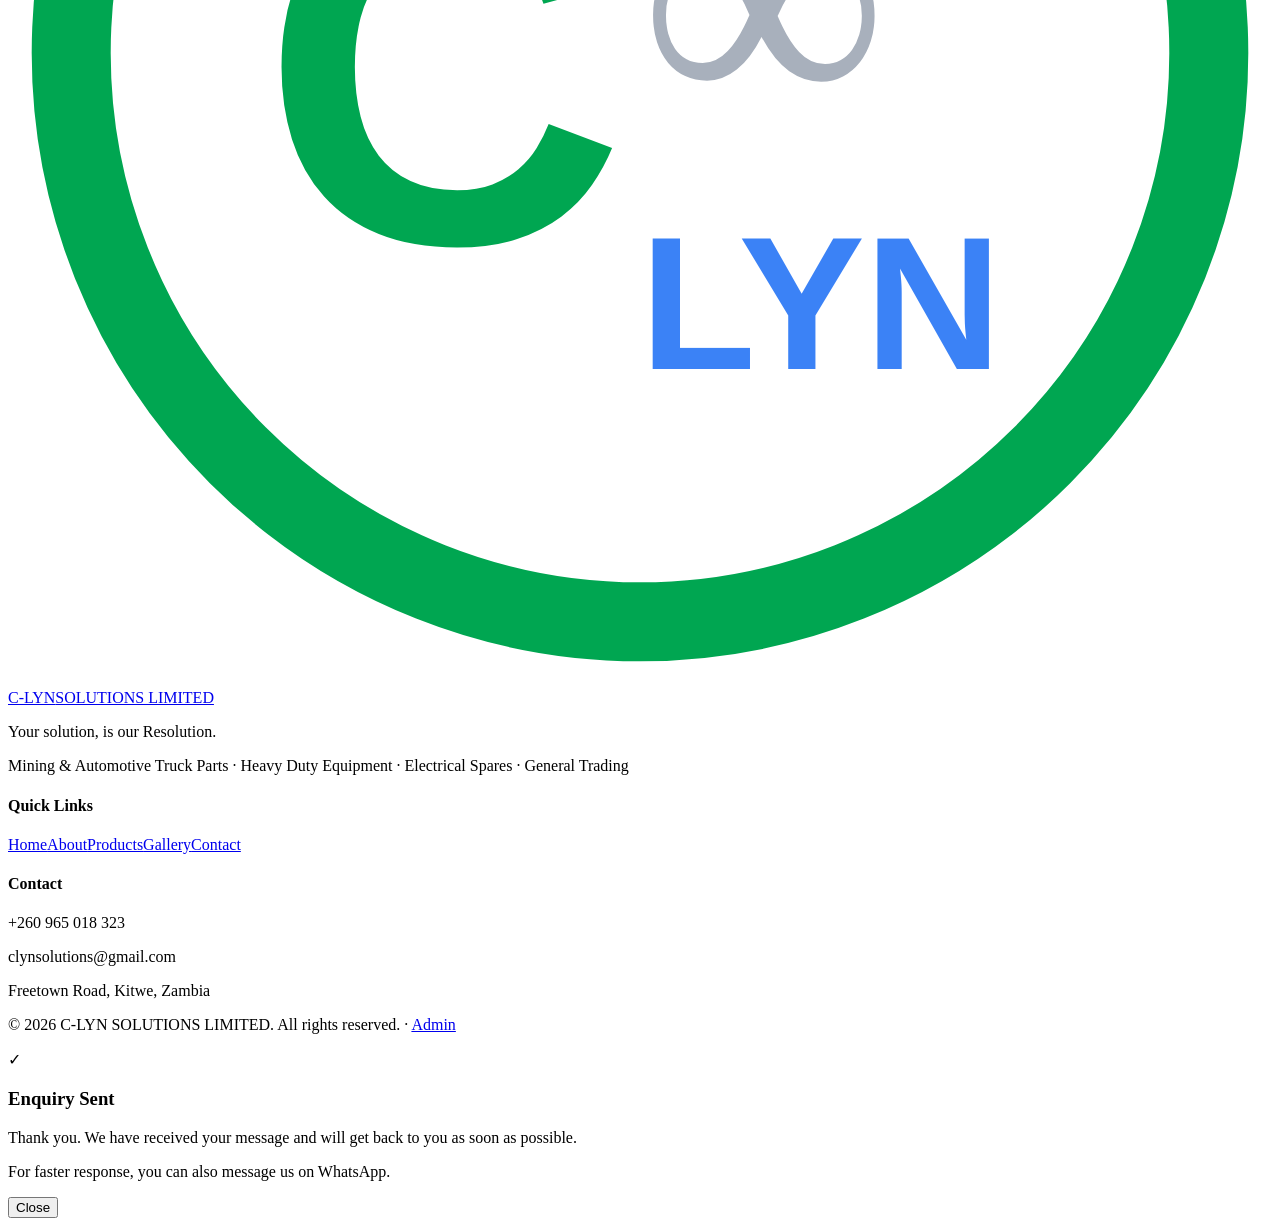
==== commit cfedb531: "Restore original mockup homepage (exact UI) + admin data sync" ====
--- a/index.html
+++ b/index.html
@@ -1,131 +1,236 @@
 <!DOCTYPE html>
 <html lang="en">
 <head>
-<meta charset="UTF-8">
-<meta name="viewport" content="width=device-width, initial-scale=1.0">
-<title>C-LYN SOLUTIONS LIMITED · Mining &amp; Automotive Parts · Kitwe</title>
-<meta name="description" content="Mining and automotive truck parts supplier in Kitwe, Zambia.">
-<link href="https://fonts.googleapis.com/css2?family=Inter:wght@400;500;600;700;800&display=swap" rel="stylesheet">
-<link rel="stylesheet" href="styles.css">
-<link rel="stylesheet" href="logo-styles.css">
-<link rel="stylesheet" href="hero-bg.css">
-<link rel="stylesheet" href="mobile.css">
-<link rel="stylesheet" href="polish.css">
-<link rel="stylesheet" href="ui-fix.css">
+  <meta charset="UTF-8">
+  <meta name="viewport" content="width=device-width, initial-scale=1.0">
+  <meta name="description" content="C-LYN SOLUTIONS LIMITED - Mining & Automotive Truck Parts, Heavy Duty Equipment, Electrical Spares and General Trading in Kitwe, Zambia. Your solution is our Resolution.">
+  <title>C-LYN SOLUTIONS LIMITED | Mining & Truck Parts Kitwe</title>
+  <link rel="preconnect" href="https://fonts.googleapis.com">
+  <link rel="preconnect" href="https://fonts.gstatic.com" crossorigin>
+  <link href="https://fonts.googleapis.com/css2?family=Inter:wght@400;500;600;700;800&display=swap" rel="stylesheet">
+  <link rel="stylesheet" href="site.css">
 </head>
 <body>
-<div id="promoBanner" class="promo-banner" style="display:none"></div>
-<header class="header" id="header">
-  <div class="container header-inner">
-    <a href="index.html" class="logo">
-      <img class="logo-img" id="siteLogo" alt="C-LYN" width="40" height="40">
-      <span class="logo-mark" aria-hidden="true">C</span>
-      <span class="logo-text"><strong>C-LYN</strong><small>SOLUTIONS LIMITED</small></span>
-    </a>
-    <nav class="nav" id="nav">
-      <a href="index.html" class="active">Home</a>
-      <a href="#about">About</a>
-      <a href="products.html">Products</a>
-      <a href="#contact">Contact</a>
-    </nav>
-    <div style="display:flex;align-items:center;gap:10px">
-      <a class="btn btn-wa" id="headerWa" href="https://wa.me/260965018323" target="_blank" rel="noopener">WhatsApp</a>
-      <button type="button" class="menu-btn" id="menuBtn" aria-label="Menu">☰</button>
+  <header class="header" id="header">
+    <div class="container header-inner">
+      <a href="#home" class="logo">
+        <div class="logo-icon"><svg viewBox="0 0 40 40" fill="none" xmlns="http://www.w3.org/2000/svg">
+  <circle cx="20" cy="20" r="18" stroke="#00A651" stroke-width="2.5" fill="none"/>
+  <text x="8" y="26" font-family="Arial Black, sans-serif" font-weight="900" font-size="16" fill="#00A651">C</text>
+  <text x="20" y="22" font-family="Georgia, serif" font-size="11" fill="#A8B0BC">∞</text>
+  <text x="20" y="30" font-family="Arial, sans-serif" font-weight="700" font-size="6" fill="#3B82F6">LYN</text>
+</svg></div>
+        <div class="logo-text">
+          <span class="logo-name">C-LYN</span>
+          <span class="logo-sub">SOLUTIONS LIMITED</span>
+        </div>
+      </a>
+      <nav class="nav" id="nav">
+        <a href="#home" class="nav-link active">Home</a>
+        <a href="#about" class="nav-link">About</a>
+        <a href="#products" class="nav-link">Products</a>
+        <a href="#gallery" class="nav-link">Gallery</a>
+        <a href="#why-us" class="nav-link">Why Us</a>
+        <a href="#contact" class="nav-link">Contact</a>
+      </nav>
+      <div class="header-actions">
+        <a href="https://wa.me/260965018323" target="_blank" rel="noopener" class="btn btn-whatsapp">
+          <svg width="18" height="18" viewBox="0 0 24 24" fill="currentColor"><path d="M17.472 14.382c-.297-.149-1.758-.867-2.03-.967-.273-.099-.471-.148-.67.15-.197.297-.767.966-.94 1.164-.173.199-.347.223-.644.075-.297-.15-1.255-.463-2.39-1.475-.883-.788-1.48-1.761-1.653-2.059-.173-.297-.018-.458.13-.606.134-.133.298-.347.446-.52.149-.174.198-.298.298-.497.099-.198.05-.371-.025-.52-.075-.149-.669-1.612-.916-2.207-.242-.579-.487-.5-.669-.51-.173-.008-.371-.01-.57-.01-.198 0-.52.074-.792.372-.272.297-1.04 1.016-1.04 2.479 0 1.462 1.065 2.875 1.213 3.074.149.198 2.096 3.2 5.077 4.487.709.306 1.262.489 1.694.625.712.227 1.36.195 1.871.118.571-.085 1.758-.719 2.006-1.413.248-.694.248-1.289.173-1.413-.074-.124-.272-.198-.57-.347m-5.421 7.403h-.004a9.87 9.87 0 01-5.031-1.378l-.361-.214-3.741.982.998-3.648-.235-.374a9.86 9.86 0 01-1.51-5.26c.001-5.45 4.436-9.884 9.888-9.884 2.64 0 5.122 1.03 6.988 2.898a9.825 9.825 0 012.893 6.994c-.003 5.45-4.435 9.884-9.885 9.884m8.413-18.297A11.815 11.815 0 0012.05 0C5.495 0 .16 5.335.157 11.892c0 2.096.547 4.142 1.588 5.945L.057 24l6.305-1.654a11.882 11.882 0 005.683 1.448h.005c6.554 0 11.89-5.335 11.893-11.893a11.821 11.821 0 00-3.48-8.413z"/></svg>
+          WhatsApp
+        </a>
+        <button class="menu-toggle" id="menuToggle" aria-label="Toggle menu"><span></span><span></span><span></span></button>
+      </div>
+    </div>
+  </header>
+
+  <section class="hero" id="home">
+    <div class="hero-bg"></div>
+    <div class="container hero-content">
+      <div class="hero-badge">Kitwe, Zambia · Mining & Automotive Parts</div>
+      <h1>Your Solution,<br><span>Is Our Resolution</span></h1>
+      <p class="hero-text">Specialists in Mining & Automotive Truck Parts, Heavy Duty Equipment, Electrical Spares and General Trading. Quality parts. Reliable service. Fast delivery.</p>
+      <div class="hero-buttons">
+        <a href="#products" class="btn btn-primary">View Products</a>
+        <a href="#contact" class="btn btn-outline">Get a Quote</a>
+      </div>
+      <div class="hero-stats">
+        <div class="stat"><span class="stat-number">Quality</span><span class="stat-label">Genuine Parts</span></div>
+        <div class="stat"><span class="stat-number">Fast</span><span class="stat-label">Local Supply</span></div>
+        <div class="stat"><span class="stat-number">Expert</span><span class="stat-label">Advice</span></div>
+      </div>
+    </div>
+  </section>
+
+  <section class="section about" id="about">
+    <div class="container">
+      <div class="section-header">
+        <span class="section-tag">About Us</span>
+        <h2>Keeping Zambia’s Mining & Transport Moving</h2>
+      </div>
+      <div class="about-grid">
+        <div class="about-content">
+          <p>C-LYN SOLUTIONS LIMITED is a trusted supplier of mining and automotive truck parts, heavy-duty equipment components, electrical spares and general trading products based in Kitwe, on the Copperbelt.</p>
+          <p>We understand the demands of the mining and transport industries. Downtime costs money. That’s why we stock a wide range of quality parts — from common consumables to hard-to-find components — and back them with knowledgeable service.</p>
+          <p>Whether you need truck spares, heavy equipment parts or electrical components, our team is ready to help you get the right solution, fast.</p>
+          <div class="about-highlights">
+            <div class="highlight"><svg width="24" height="24" viewBox="0 0 24 24" fill="none" stroke="currentColor" stroke-width="2"><path d="M22 11.08V12a10 10 0 1 1-5.93-9.14"/><polyline points="22 4 12 14.01 9 11.01"/></svg><span>Mining & Truck Focused</span></div>
+            <div class="highlight"><svg width="24" height="24" viewBox="0 0 24 24" fill="none" stroke="currentColor" stroke-width="2"><path d="M22 11.08V12a10 10 0 1 1-5.93-9.14"/><polyline points="22 4 12 14.01 9 11.01"/></svg><span>Competitive Pricing</span></div>
+            <div class="highlight"><svg width="24" height="24" viewBox="0 0 24 24" fill="none" stroke="currentColor" stroke-width="2"><path d="M22 11.08V12a10 10 0 1 1-5.93-9.14"/><polyline points="22 4 12 14.01 9 11.01"/></svg><span>Local Kitwe Supply</span></div>
+          </div>
+        </div>
+        <div class="about-card">
+          <h3>Visit Our Store</h3>
+          <p>Shop No. 1 Tattrin Building<br>Opposite Ontario Shopping Complex<br>Freetown Road, Kitwe</p>
+          <div class="about-card-hours">
+            <strong>Opening Hours</strong>
+            <span>Mon – Fri: 07:00 – 17:00</span>
+            <span>Saturday: 08:00 – 17:00</span>
+            <span>Sunday: Closed</span>
+          </div>
+          <a href="tel:+260965018323" class="btn btn-primary btn-full">Call +260 965 018 323</a>
+        </div>
+      </div>
+    </div>
+  </section>
+
+  <section class="section products" id="products">
+    <div class="container">
+      <div class="section-header">
+        <span class="section-tag">What We Supply</span>
+        <h2>Our Product Catalogue</h2>
+        <p>Quality parts for mining, trucks, heavy equipment and electrical systems. Browse by category or search.</p>
+      </div>
+      <div class="product-filters" id="productFilters">
+        <button class="filter-btn active" data-filter="all">All</button>
+      </div>
+      <div class="product-search-wrap">
+        <input type="search" id="productSearch" class="product-search" placeholder="Search parts (e.g. centre bearing, filter, clutch...)">
+      </div>
+      <div class="products-grid" id="productsGrid"></div>
+      <div class="products-empty" id="productsEmpty" style="display:none;">
+        <p>No products match your search. Try a different term or <a href="#contact">contact us</a> for the part you need.</p>
+      </div>
+      <div class="products-cta">
+        <p>Looking for a specific part number? Contact us — we’ll source it for you.</p>
+        <a href="#contact" class="btn btn-primary">Request a Quote</a>
+      </div>
+    </div>
+  </section>
+
+  <section class="section gallery" id="gallery">
+    <div class="container">
+      <div class="section-header">
+        <span class="section-tag">Our Store</span>
+        <h2>Gallery</h2>
+        <p>A look at the parts and service we provide in Kitwe</p>
+      </div>
+      <div class="gallery-grid" id="galleryGrid"></div>
+    </div>
+  </section>
+
+  <section class="section why-us" id="why-us">
+    <div class="container">
+      <div class="section-header">
+        <span class="section-tag">Why Choose Us</span>
+        <h2>The C-LYN Advantage</h2>
+      </div>
+      <div class="why-grid">
+        <div class="why-card"><div class="why-number">01</div><h3>Industry Focus</h3><p>We specialise in mining and truck parts — not general retail. We understand what your equipment needs.</p></div>
+        <div class="why-card"><div class="why-number">02</div><h3>Local Presence</h3><p>Based in Kitwe on the Copperbelt. Fast collection and local knowledge of the market.</p></div>
+        <div class="why-card"><div class="why-number">03</div><h3>Wide Stock</h3><p>From everyday consumables to harder-to-find components. We work to keep the right parts available.</p></div>
+        <div class="why-card"><div class="why-number">04</div><h3>Practical Support</h3><p>Knowledgeable staff who can help identify the correct part and advise on alternatives when needed.</p></div>
+      </div>
+    </div>
+  </section>
+
+  <section class="section contact" id="contact">
+    <div class="container">
+      <div class="section-header">
+        <span class="section-tag">Get In Touch</span>
+        <h2>Contact C-LYN SOLUTIONS</h2>
+        <p>Send us your enquiry or call us directly. We respond quickly during business hours.</p>
+      </div>
+      <div class="contact-grid">
+        <div class="contact-info">
+          <div class="contact-item">
+            <div class="contact-icon"><svg width="22" height="22" viewBox="0 0 24 24" fill="none" stroke="currentColor" stroke-width="2"><path d="M21 10c0 7-9 13-9 13s-9-6-9-13a9 9 0 0 1 18 0z"/><circle cx="12" cy="10" r="3"/></svg></div>
+            <div><strong>Address</strong><p>Shop No. 1 Tattrin Building<br>Opposite Ontario Shopping Complex<br>Freetown Road, Kitwe, Zambia</p></div>
+          </div>
+          <div class="contact-item">
+            <div class="contact-icon"><svg width="22" height="22" viewBox="0 0 24 24" fill="none" stroke="currentColor" stroke-width="2"><path d="M22 16.92v3a2 2 0 0 1-2.18 2 19.79 19.79 0 0 1-8.63-3.07 19.5 19.5 0 0 1-6-6 19.79 19.79 0 0 1-3.07-8.67A2 2 0 0 1 4.11 2h3a2 2 0 0 1 2 1.72 12.84 12.84 0 0 0 .7 2.81 2 2 0 0 1-.45 2.11L8.09 9.91a16 16 0 0 0 6 6l1.27-1.27a2 2 0 0 1 2.11-.45 12.84 12.84 0 0 0 2.81.7A2 2 0 0 1 22 16.92z"/></svg></div>
+            <div><strong>Phone</strong><p><a href="tel:+260965018323">+260 965 018 323</a></p></div>
+          </div>
+          <div class="contact-item">
+            <div class="contact-icon"><svg width="22" height="22" viewBox="0 0 24 24" fill="none" stroke="currentColor" stroke-width="2"><path d="M4 4h16c1.1 0 2 .9 2 2v12c0 1.1-.9 2-2 2H4c-1.1 0-2-.9-2-2V6c0-1.1.9-2 2-2z"/><polyline points="22,6 12,13 2,6"/></svg></div>
+            <div><strong>Email</strong><p><a href="mailto:clynsolutions@gmail.com">clynsolutions@gmail.com</a></p></div>
+          </div>
+          <div class="contact-item">
+            <div class="contact-icon"><svg width="22" height="22" viewBox="0 0 24 24" fill="none" stroke="currentColor" stroke-width="2"><circle cx="12" cy="12" r="10"/><polyline points="12 6 12 12 16 14"/></svg></div>
+            <div><strong>Opening Hours</strong><p>Mon–Fri: 07:00 – 17:00<br>Saturday: 08:00 – 17:00<br>Sunday: Closed</p></div>
+          </div>
+          <a href="https://wa.me/260965018323?text=Hello%20C-LYN%20SOLUTIONS%2C%20I%20would%20like%20to%20enquire%20about%20parts." target="_blank" rel="noopener" class="btn btn-whatsapp btn-full">
+            <svg width="20" height="20" viewBox="0 0 24 24" fill="currentColor"><path d="M17.472 14.382c-.297-.149-1.758-.867-2.03-.967-.273-.099-.471-.148-.67.15-.197.297-.767.966-.94 1.164-.173.199-.347.223-.644.075-.297-.15-1.255-.463-2.39-1.475-.883-.788-1.48-1.761-1.653-2.059-.173-.297-.018-.458.13-.606.134-.133.298-.347.446-.52.149-.174.198-.298.298-.497.099-.198.05-.371-.025-.52-.075-.149-.669-1.612-.916-2.207-.242-.579-.487-.5-.669-.51-.173-.008-.371-.01-.57-.01-.198 0-.52.074-.792.372-.272.297-1.04 1.016-1.04 2.479 0 1.462 1.065 2.875 1.213 3.074.149.198 2.096 3.2 5.077 4.487.709.306 1.262.489 1.694.625.712.227 1.36.195 1.871.118.571-.085 1.758-.719 2.006-1.413.248-.694.248-1.289.173-1.413-.074-.124-.272-.198-.57-.347m-5.421 7.403h-.004a9.87 9.87 0 01-5.031-1.378l-.361-.214-3.741.982.998-3.648-.235-.374a9.86 9.86 0 01-1.51-5.26c.001-5.45 4.436-9.884 9.888-9.884 2.64 0 5.122 1.03 6.988 2.898a9.825 9.825 0 012.893 6.994c-.003 5.45-4.435 9.884-9.885 9.884m8.413-18.297A11.815 11.815 0 0012.05 0C5.495 0 .16 5.335.157 11.892c0 2.096.547 4.142 1.588 5.945L.057 24l6.305-1.654a11.882 11.882 0 005.683 1.448h.005c6.554 0 11.89-5.335 11.893-11.893a11.821 11.821 0 00-3.48-8.413z"/></svg>
+            Chat on WhatsApp
+          </a>
+        </div>
+        <form class="contact-form" id="contactForm">
+          <div class="form-group"><label for="name">Full Name *</label><input type="text" id="name" name="name" required placeholder="Your name"></div>
+          <div class="form-group"><label for="phone">Phone / WhatsApp *</label><input type="tel" id="phone" name="phone" required placeholder="+260 ..."></div>
+          <div class="form-group"><label for="email">Email</label><input type="email" id="email" name="email" placeholder="your@email.com"></div>
+          <div class="form-group"><label for="subject">Subject</label><select id="subject" name="subject"><option value="parts">Parts Enquiry</option><option value="quote">Request Quote</option><option value="availability">Stock Availability</option><option value="other">Other</option></select></div>
+          <div class="form-group"><label for="message">Message *</label><textarea id="message" name="message" rows="4" required placeholder="Describe the parts you need (include part numbers if available)"></textarea></div>
+          <button type="submit" class="btn btn-primary btn-full">Send Enquiry</button>
+          <p class="form-note">We will respond as soon as possible during business hours.</p>
+        </form>
+      </div>
+    </div>
+  </section>
+
+  <footer class="footer">
+    <div class="container">
+      <div class="footer-grid">
+        <div class="footer-brand">
+          <a href="#home" class="logo">
+            <div class="logo-icon"><svg viewBox="0 0 40 40" fill="none" xmlns="http://www.w3.org/2000/svg">
+  <circle cx="20" cy="20" r="18" stroke="#00A651" stroke-width="2.5" fill="none"/>
+  <text x="8" y="26" font-family="Arial Black, sans-serif" font-weight="900" font-size="16" fill="#00A651">C</text>
+  <text x="20" y="22" font-family="Georgia, serif" font-size="11" fill="#A8B0BC">∞</text>
+  <text x="20" y="30" font-family="Arial, sans-serif" font-weight="700" font-size="6" fill="#3B82F6">LYN</text>
+</svg></div>
+            <div class="logo-text"><span class="logo-name">C-LYN</span><span class="logo-sub">SOLUTIONS LIMITED</span></div>
+          </a>
+          <p>Your solution, is our Resolution.</p>
+          <p class="footer-tagline">Mining & Automotive Truck Parts · Heavy Duty Equipment · Electrical Spares · General Trading</p>
+        </div>
+        <div class="footer-links">
+          <h4>Quick Links</h4>
+          <a href="#home">Home</a><a href="#about">About</a><a href="#products">Products</a><a href="#gallery">Gallery</a><a href="#contact">Contact</a>
+        </div>
+        <div class="footer-contact">
+          <h4>Contact</h4>
+          <p>+260 965 018 323</p><p>clynsolutions@gmail.com</p><p>Freetown Road, Kitwe, Zambia</p>
+        </div>
+      </div>
+      <div class="footer-bottom">
+        <p>&copy; <span id="year"></span> C-LYN SOLUTIONS LIMITED. All rights reserved. · <a href="admin.html" class="admin-link">Admin</a></p>
+      </div>
+    </div>
+  </footer>
+
+  <div class="modal" id="successModal">
+    <div class="modal-content">
+      <div class="modal-icon">✓</div>
+      <h3>Enquiry Sent</h3>
+      <p>Thank you. We have received your message and will get back to you as soon as possible.</p>
+      <p class="modal-hint">For faster response, you can also message us on WhatsApp.</p>
+      <button class="btn btn-primary" id="closeModal">Close</button>
     </div>
   </div>
-</header>
-<section class="hero hero-bg">
-  <div class="container">
-    <span class="badge">Kitwe, Zambia · Mining &amp; Automotive Parts</span>
-    <h1>Your Solution,<br><span>Is Our Resolution</span></h1>
-    <p class="lead">Specialists in Mining &amp; Automotive Truck Parts, Heavy Duty Equipment, Electrical Spares and General Trading.</p>
-    <div class="actions">
-      <a class="btn btn-primary" href="products.html">Browse products</a>
-      <a class="btn btn-outline" href="https://wa.me/260965018323" target="_blank" rel="noopener">Get a quote</a>
-    </div>
-  </div>
-</section>
-<section class="section" id="categories">
-  <div class="container">
-    <div class="section-head reveal">
-      <div>
-        <p class="section-label">CATALOGUE</p>
-        <h2>Shop by category</h2>
-        <p class="section-sub">Browse parts by type — filters, brakes, electrical and more.</p>
-      </div>
-    </div>
-    <div class="cat-grid" id="categoryGrid"></div>
-  </div>
-</section>
-<section class="section alt" id="featured">
-  <div class="container">
-    <div class="section-head reveal">
-      <div>
-        <p class="section-label">FEATURED</p>
-        <h2>Parts in demand</h2>
-        <p class="section-sub">A selection of parts we supply. Browse the full catalogue for more.</p>
-      </div>
-      <a class="btn btn-ghost" href="products.html">View all products</a>
-    </div>
-    <div class="grid" id="featuredGrid"></div>
-  </div>
-</section>
-<section class="section" id="about">
-  <div class="container about-grid">
-    <div class="reveal">
-      <p class="section-label">ABOUT US</p>
-      <h2>C-LYN SOLUTIONS LIMITED</h2>
-      <p id="aboutText">When a machine stops, work stops. C-LYN SOLUTIONS keeps mining and truck fleets moving with quality spare parts and fast response in Kitwe.</p>
-      <ul class="checks">
-        <li>Mining &amp; truck focused</li>
-        <li>Competitive pricing</li>
-        <li>Local Kitwe supply</li>
-      </ul>
-    </div>
-    <div class="info-card reveal reveal-delay-1">
-      <h3>Visit the shop</h3>
-      <p id="contactAddress">Shop No. 1 Tattrin Building<br>Opposite Ontario Shopping Complex<br>Freetown Road, Kitwe</p>
-      <p id="contactHours"><strong>Mon–Fri:</strong> 07:00 – 17:00<br><strong>Saturday:</strong> 08:00 – 17:00<br><strong>Sunday:</strong> Closed</p>
-      <a class="btn btn-primary" href="tel:+260965018323">Call +260 965 018 323</a>
-    </div>
-  </div>
-</section>
-<section class="section alt" id="contact">
-  <div class="container contact-grid">
-    <div class="reveal">
-      <p class="section-label">GET IN TOUCH</p>
-      <h2>Contact C-LYN SOLUTIONS</h2>
-      <p>Send us your enquiry or call us directly. We respond quickly during business hours.</p>
-      <div class="contact-list">
-        <p><strong>Phone:</strong> <a href="tel:+260965018323" id="contactPhone">+260 965 018 323</a></p>
-        <p><strong>Email:</strong> <a href="mailto:clynsolutions@gmail.com" id="contactEmail">clynsolutions@gmail.com</a></p>
-        <p><strong>Location:</strong> <span id="contactLocation">Freetown Road, Kitwe, Zambia</span></p>
-      </div>
-      <a class="btn btn-primary" href="https://wa.me/260965018323" target="_blank" rel="noopener">Chat on WhatsApp</a>
-    </div>
-  </div>
-</section>
-<footer class="footer">
-  <div class="container footer-inner">
-    <div>
-      <strong>C-LYN SOLUTIONS LIMITED</strong>
-      <span>Mining &amp; automotive parts · Kitwe, Zambia</span>
-    </div>
-    <div class="footer-links">
-      <a href="index.html">Home</a>
-      <a href="products.html">Products</a>
-      <a href="#about">About</a>
-      <a href="#contact">Contact</a>
-    </div>
-    <p class="copy">© C-LYN SOLUTIONS LIMITED. All rights reserved.</p>
-  </div>
-</footer>
-<script src="data.js"></script>
-<script src="cloud-sync.js"></script>
-<script src="branding.js"></script>
-<script src="site-features.js"></script>
-<script src="seed-data.js"></script>
-<script src="script.js"></script>
-<script src="motion-boot.js"></script>
+
+  <script src="data.js"></script>
+  <script src="supabase-config.js"></script>
+  <script src="supabase-sync.js"></script>
+  <script src="cloud-sync.js"></script>
+  <script src="script.js"></script>
 </body>
 </html>
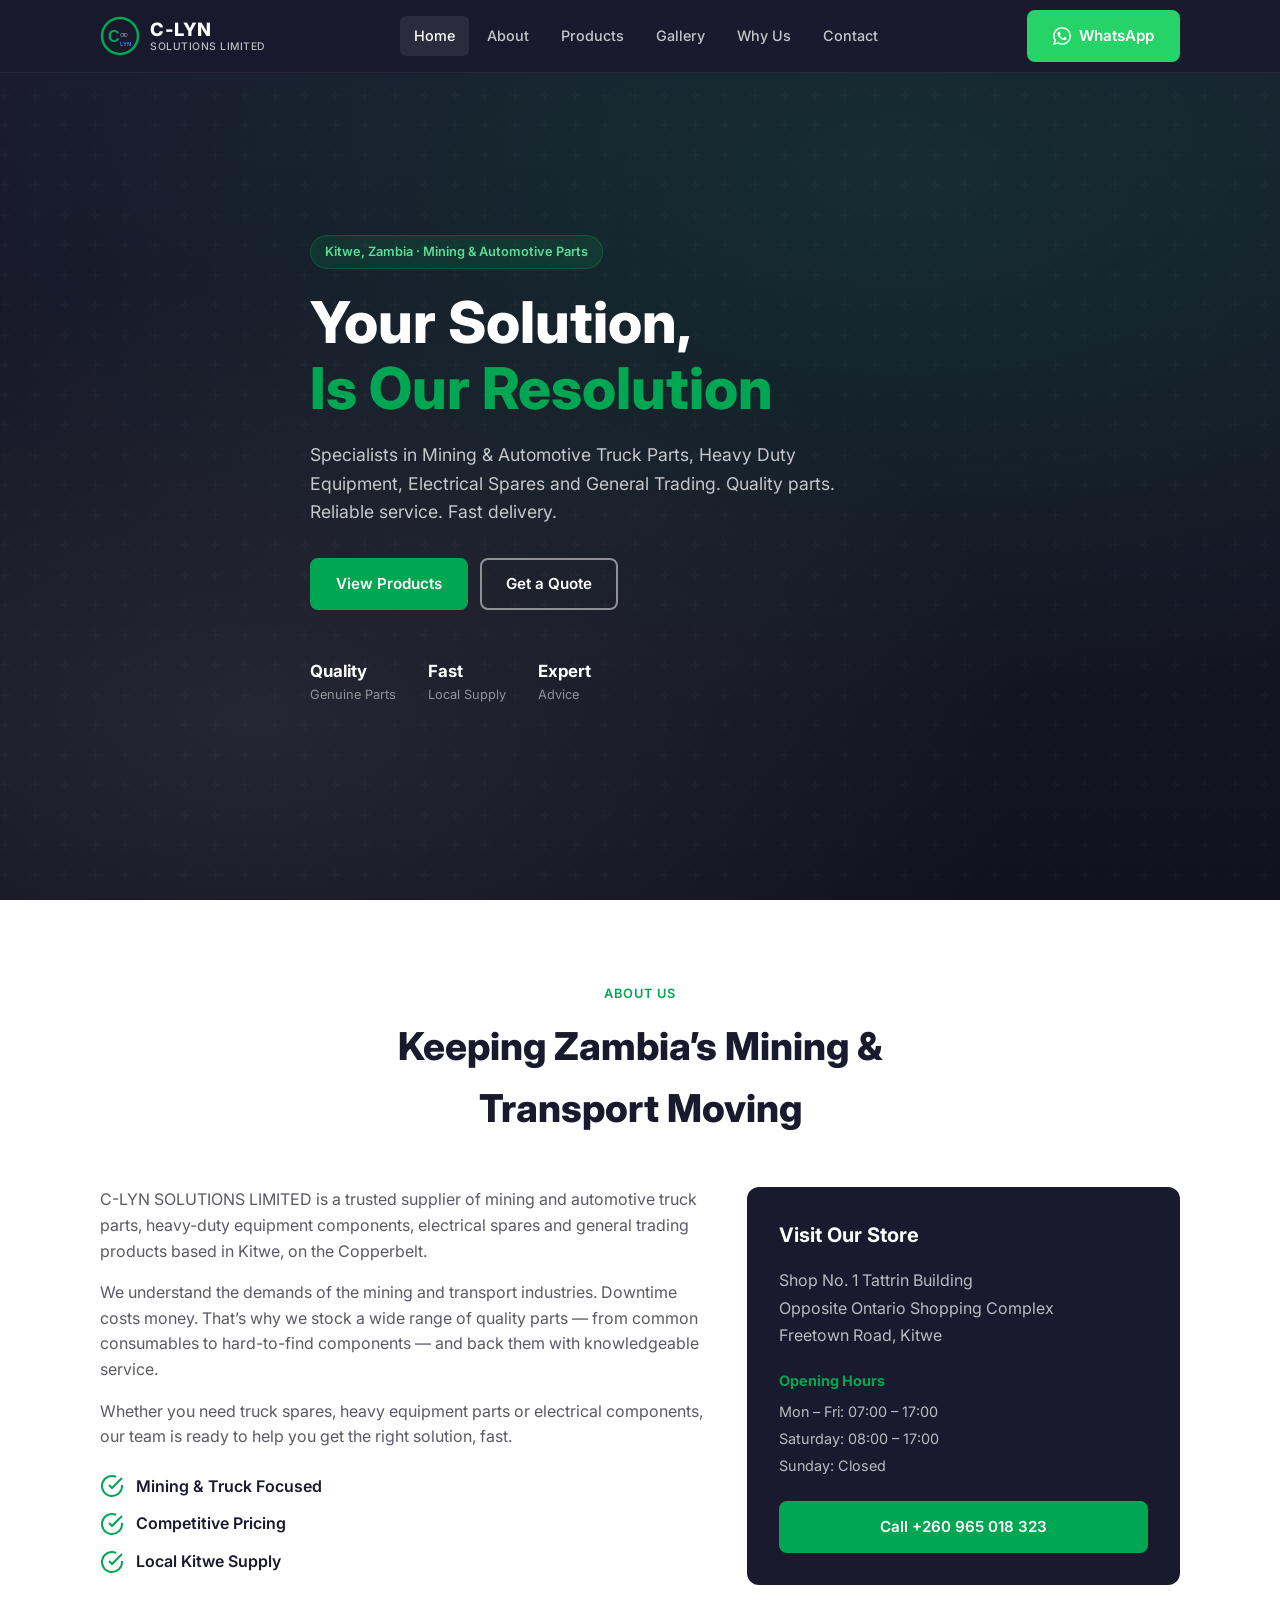
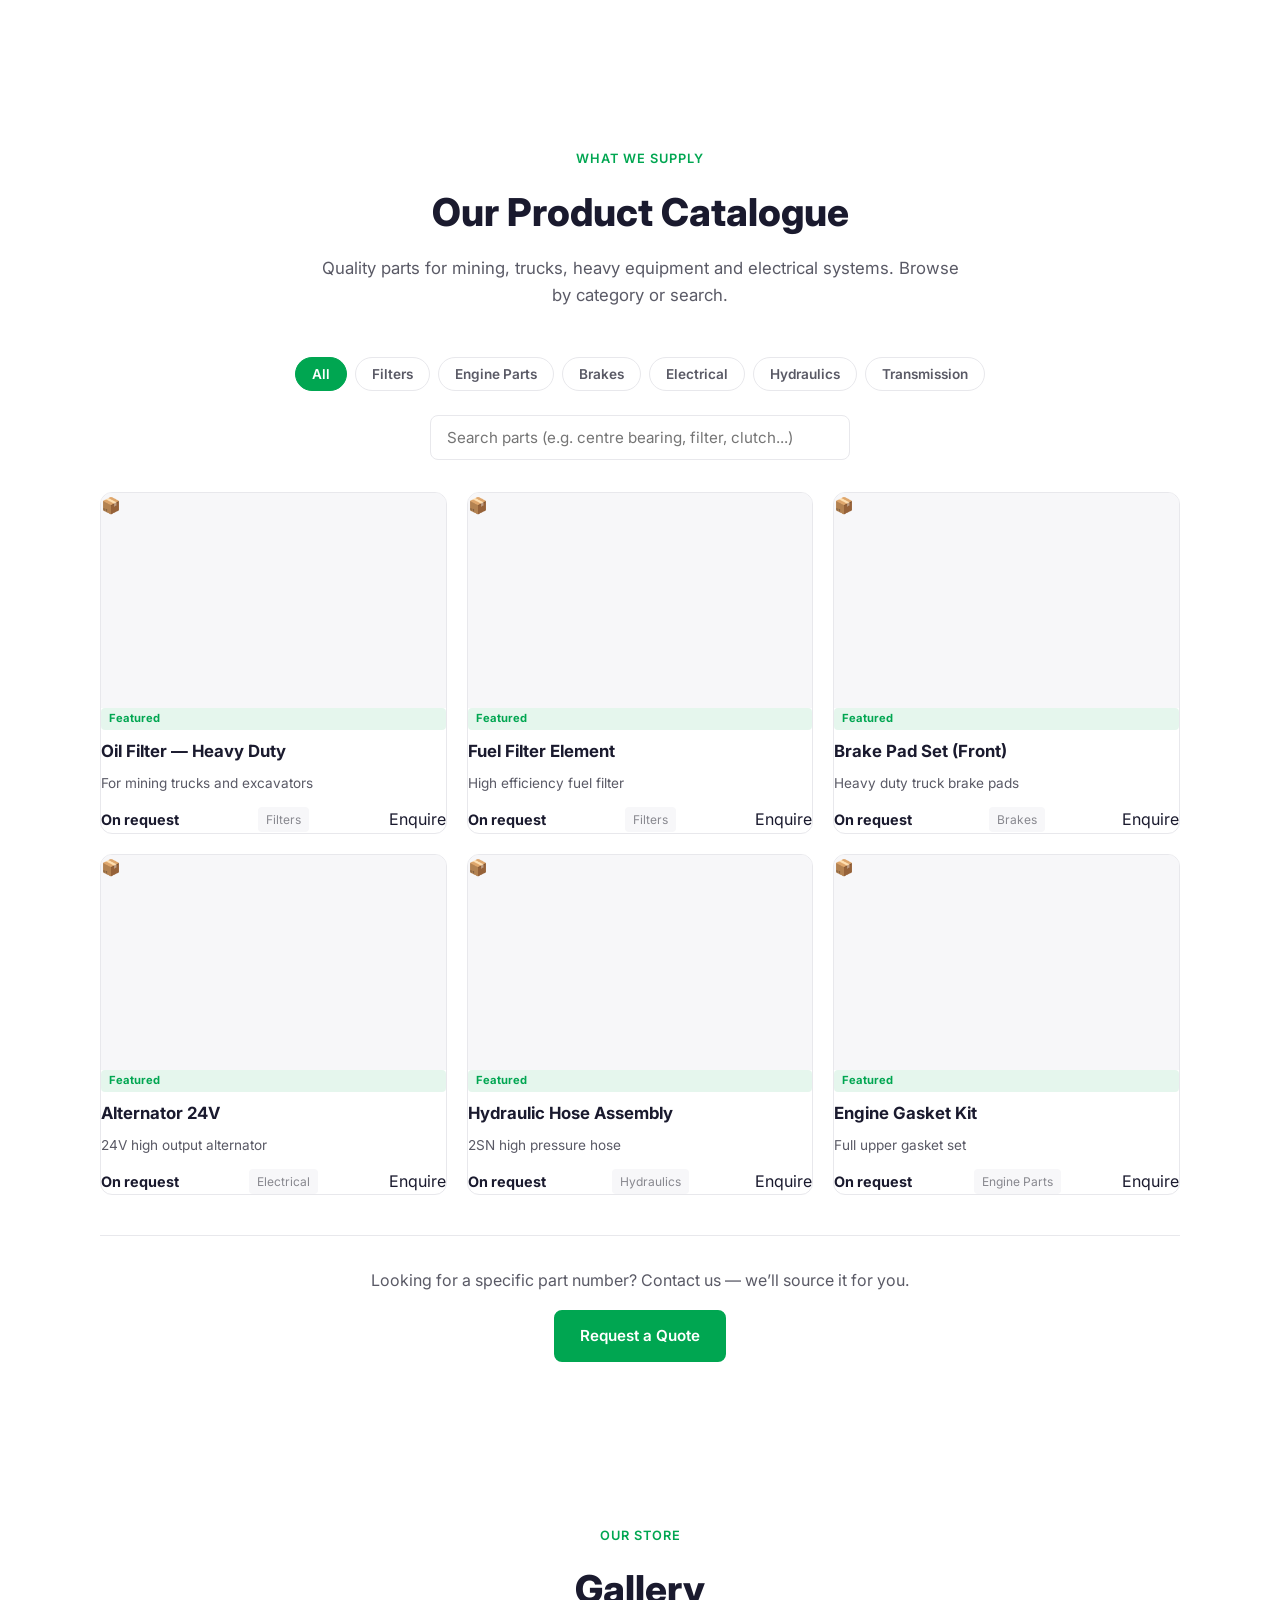
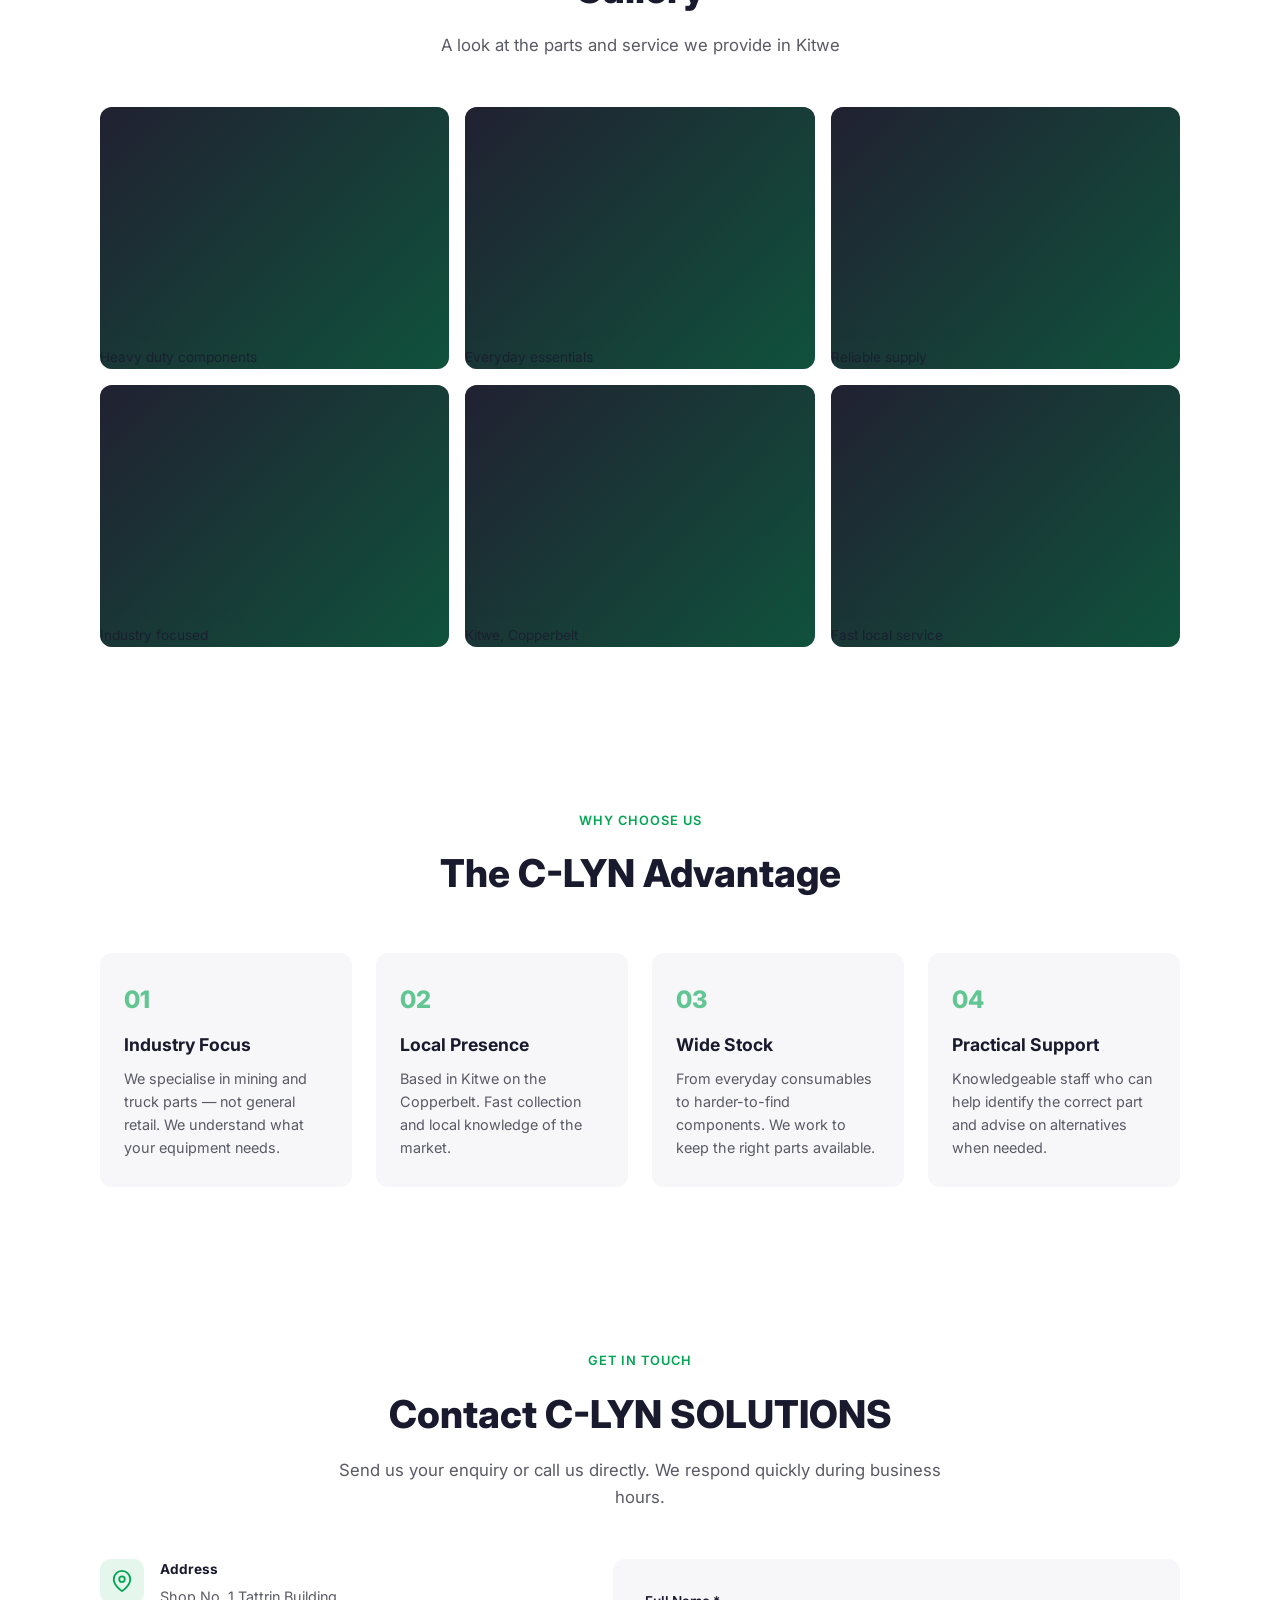
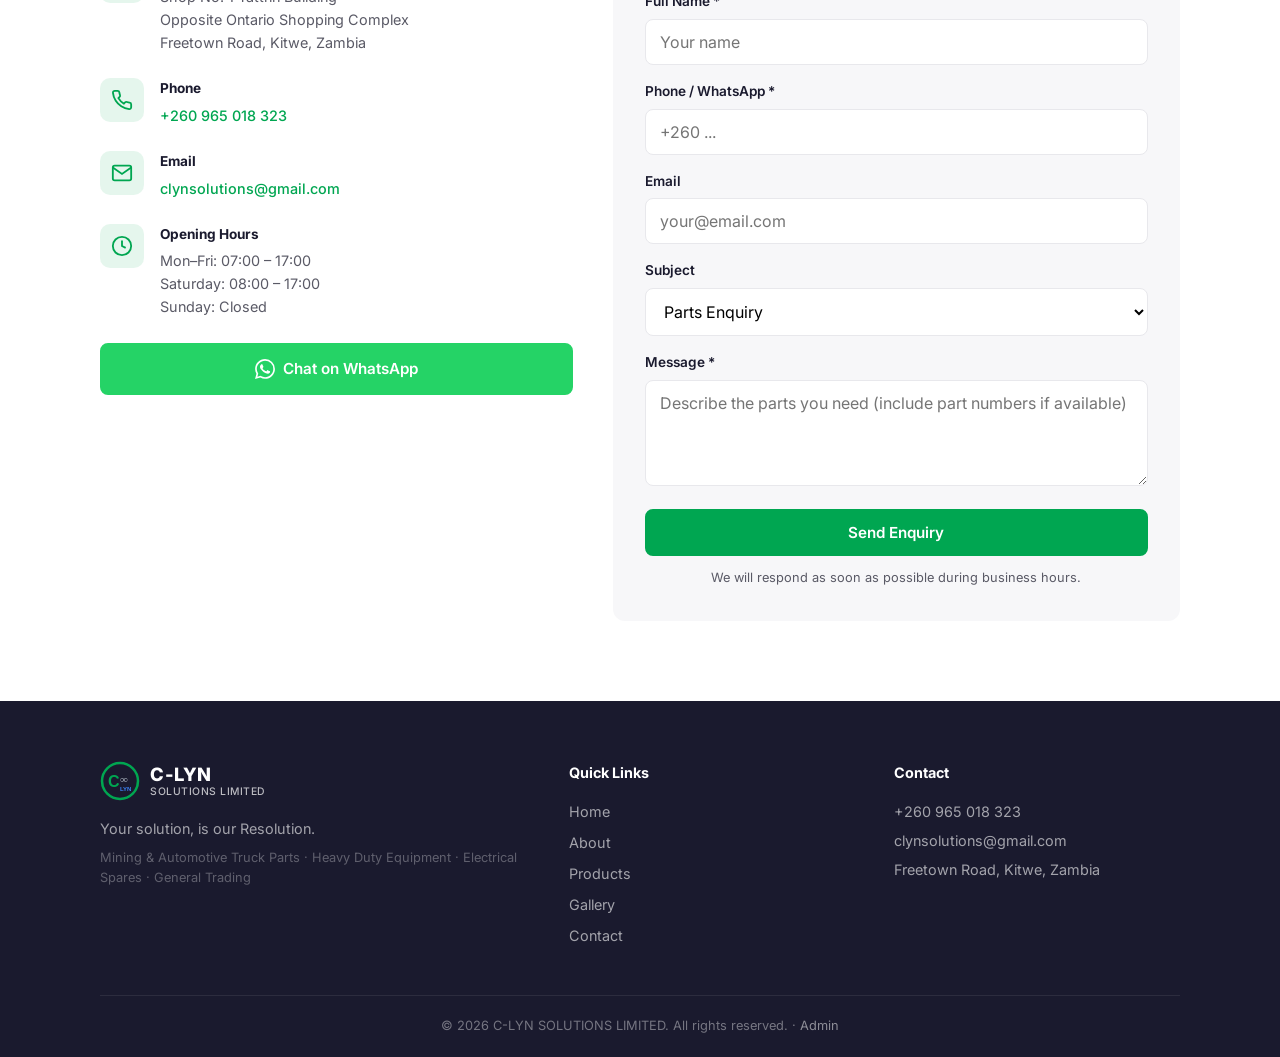
==== commit 12b2da22: "Fix: restore full mockup index.html with inline CSS (site.css was missing — caused unstyled broken l" ====
--- a/index.html
+++ b/index.html
@@ -8,7 +8,190 @@
   <link rel="preconnect" href="https://fonts.googleapis.com">
   <link rel="preconnect" href="https://fonts.gstatic.com" crossorigin>
   <link href="https://fonts.googleapis.com/css2?family=Inter:wght@400;500;600;700;800&display=swap" rel="stylesheet">
-  <link rel="stylesheet" href="site.css">
+  <style>
+:root {
+  --red: #00A651;
+  --red-dark: #008C44;
+  --navy: #1A1A2E;
+  --navy-light: #2B2B36;
+  --gray: #88888F;
+  --gray-light: #E8E8EC;
+  --white: #FFFFFF;
+  --off-white: #F7F7F9;
+  --text: #1A1A2E;
+  --text-muted: #5A5A66;
+  --radius: 12px;
+  --radius-sm: 8px;
+  --shadow: 0 4px 24px rgba(26, 26, 46, 0.08);
+  --shadow-lg: 0 12px 40px rgba(26, 26, 46, 0.12);
+  --transition: 0.25s ease;
+}
+
+*, *::before, *::after { box-sizing: border-box; margin: 0; padding: 0; }
+html { scroll-behavior: smooth; scroll-padding-top: 80px; }
+body { font-family: 'Inter', system-ui, -apple-system, sans-serif; color: var(--text); background: var(--white); line-height: 1.6; -webkit-font-smoothing: antialiased; }
+img { max-width: 100%; display: block; }
+a { color: inherit; text-decoration: none; }
+ul { list-style: none; }
+button, input, select, textarea { font-family: inherit; font-size: 1rem; }
+
+.container { width: 100%; max-width: 1120px; margin: 0 auto; padding: 0 20px; }
+
+.btn { display: inline-flex; align-items: center; justify-content: center; gap: 8px; padding: 12px 24px; font-weight: 600; font-size: 0.95rem; border-radius: var(--radius-sm); border: 2px solid transparent; cursor: pointer; transition: all var(--transition); white-space: nowrap; }
+.btn-primary { background: var(--red); color: var(--white); border-color: var(--red); }
+.btn-primary:hover { background: var(--red-dark); border-color: var(--red-dark); transform: translateY(-1px); }
+.btn-outline { background: transparent; color: var(--white); border-color: rgba(255,255,255,0.5); }
+.btn-outline:hover { background: var(--white); color: var(--navy); border-color: var(--white); }
+.btn-whatsapp { background: #25D366; color: var(--white); border-color: #25D366; }
+.btn-whatsapp:hover { background: #1da851; border-color: #1da851; }
+.btn-full { width: 100%; }
+.btn-sm { padding: 8px 14px; font-size: 0.85rem; }
+.btn-danger { background: #dc2626; color: white; border-color: #dc2626; }
+.btn-danger:hover { background: #b91c1c; }
+
+/* Header */
+.header { position: fixed; top: 0; left: 0; right: 0; z-index: 100; background: rgba(26,26,46,0.95); backdrop-filter: blur(12px); border-bottom: 1px solid rgba(255,255,255,0.06); transition: all var(--transition); }
+.header.scrolled { background: rgba(26,26,46,0.98); box-shadow: 0 4px 20px rgba(0,0,0,0.2); }
+.header-inner { display: flex; align-items: center; justify-content: space-between; height: 72px; gap: 16px; }
+.logo { display: flex; align-items: center; gap: 10px; color: var(--white); flex-shrink: 0; }
+.logo-icon { width: 40px; height: 40px; color: var(--red); flex-shrink: 0; }
+.logo-icon svg { width: 100%; height: 100%; }
+.logo-text { display: flex; flex-direction: column; line-height: 1.15; }
+.logo-name { font-weight: 800; font-size: 1.15rem; letter-spacing: 0.5px; }
+.logo-sub { font-size: 0.65rem; font-weight: 500; opacity: 0.7; letter-spacing: 0.5px; }
+.nav { display: flex; align-items: center; gap: 4px; }
+.nav-link { padding: 8px 14px; font-size: 0.9rem; font-weight: 500; color: rgba(255,255,255,0.75); border-radius: 6px; transition: all var(--transition); }
+.nav-link:hover, .nav-link.active { color: var(--white); background: rgba(255,255,255,0.08); }
+.header-actions { display: flex; align-items: center; gap: 12px; }
+.menu-toggle { display: none; flex-direction: column; gap: 5px; background: none; border: none; cursor: pointer; padding: 8px; }
+.menu-toggle span { display: block; width: 22px; height: 2px; background: var(--white); border-radius: 2px; transition: all 0.3s; }
+
+/* Hero */
+.hero { position: relative; min-height: 100vh; display: flex; align-items: center; padding: 120px 0 80px; background: var(--navy); overflow: hidden; }
+.hero-bg { position: absolute; inset: 0; background: radial-gradient(ellipse 80% 60% at 70% 20%, rgba(0, 166, 81, 0.15), transparent), radial-gradient(ellipse 60% 50% at 20% 80%, rgba(43, 43, 54, 0.8), transparent), linear-gradient(180deg, var(--navy) 0%, #12121F 100%); pointer-events: none; }
+.hero-bg::after { content: ''; position: absolute; inset: 0; background-image: url("data:image/svg+xml,%3Csvg width='60' height='60' viewBox='0 0 60 60' xmlns='http://www.w3.org/2000/svg'%3E%3Cg fill='none' fill-rule='evenodd'%3E%3Cg fill='%23ffffff' fill-opacity='0.03'%3E%3Cpath d='M36 34v-4h-2v4h-4v2h4v4h2v-4h4v-2h-4zm0-30V0h-2v4h-4v2h4v4h2V6h4V4h-4zM6 34v-4H4v4H0v2h4v4h2v-4h4v-2H6zM6 4V0H4v4H0v2h4v4h2V6h4V4H6z'/%3E%3C/g%3E%3C/g%3E%3C/svg%3E"); opacity: 0.6; }
+.hero-content { position: relative; z-index: 1; max-width: 700px; }
+.hero-badge { display: inline-block; padding: 6px 14px; background: rgba(0, 166, 81, 0.15); border: 1px solid rgba(0, 166, 81, 0.3); color: #5CDB95; font-size: 0.8rem; font-weight: 600; border-radius: 100px; margin-bottom: 20px; }
+.hero h1 { font-size: clamp(2.4rem, 5.5vw, 3.6rem); font-weight: 800; line-height: 1.15; color: var(--white); margin-bottom: 20px; }
+.hero h1 span { color: var(--red); }
+.hero-text { font-size: 1.1rem; color: rgba(255,255,255,0.75); margin-bottom: 32px; max-width: 540px; }
+.hero-buttons { display: flex; flex-wrap: wrap; gap: 12px; margin-bottom: 48px; }
+.hero-stats { display: flex; gap: 32px; flex-wrap: wrap; }
+.hero-stats .stat { display: flex; flex-direction: column; }
+.stat-number { font-weight: 700; font-size: 1.05rem; color: var(--white); }
+.stat-label { font-size: 0.8rem; color: rgba(255,255,255,0.5); }
+
+/* Sections */
+.section { padding: 80px 0; }
+.section-header { text-align: center; max-width: 640px; margin: 0 auto 48px; }
+.section-tag { display: inline-block; font-size: 0.8rem; font-weight: 600; color: var(--red); text-transform: uppercase; letter-spacing: 1px; margin-bottom: 12px; }
+.section-header h2 { font-size: clamp(1.75rem, 4vw, 2.4rem); font-weight: 800; color: var(--navy); margin-bottom: 12px; }
+.section-header p { color: var(--text-muted); font-size: 1.05rem; }
+
+/* About */
+.about-grid { display: grid; grid-template-columns: 1.4fr 1fr; gap: 40px; align-items: start; }
+.about-content p { margin-bottom: 16px; color: var(--text-muted); }
+.about-highlights { display: flex; flex-direction: column; gap: 12px; margin-top: 24px; }
+.highlight { display: flex; align-items: center; gap: 12px; font-weight: 600; color: var(--navy); }
+.highlight svg { color: var(--red); flex-shrink: 0; }
+.about-card { background: var(--navy); color: var(--white); border-radius: var(--radius); padding: 32px; }
+.about-card h3 { font-size: 1.25rem; margin-bottom: 16px; }
+.about-card p { color: rgba(255,255,255,0.7); margin-bottom: 20px; line-height: 1.7; }
+.about-card-hours { display: flex; flex-direction: column; gap: 4px; margin-bottom: 24px; font-size: 0.9rem; }
+.about-card-hours strong { color: var(--red); margin-bottom: 4px; }
+.about-card-hours span { color: rgba(255,255,255,0.7); }
+
+/* Products */
+.product-filters { display: flex; flex-wrap: wrap; gap: 8px; justify-content: center; margin-bottom: 24px; }
+.filter-btn { padding: 8px 16px; border-radius: 100px; border: 1.5px solid var(--gray-light); background: var(--white); font-weight: 600; font-size: 0.85rem; color: var(--text-muted); cursor: pointer; transition: all var(--transition); }
+.filter-btn:hover, .filter-btn.active { background: var(--red); color: var(--white); border-color: var(--red); }
+.product-search-wrap { max-width: 420px; margin: 0 auto 32px; }
+.product-search { width: 100%; padding: 12px 16px; border: 1.5px solid var(--gray-light); border-radius: var(--radius-sm); font-size: 0.95rem; }
+.product-search:focus { outline: none; border-color: var(--red); box-shadow: 0 0 0 3px rgba(0,166,81,0.12); }
+.products-grid { display: grid; grid-template-columns: repeat(auto-fill, minmax(260px, 1fr)); gap: 20px; }
+.product-card { background: var(--white); border: 1px solid var(--gray-light); border-radius: var(--radius); overflow: hidden; transition: all var(--transition); display: flex; flex-direction: column; }
+.product-card:hover { box-shadow: var(--shadow); transform: translateY(-2px); }
+.product-img-wrap { aspect-ratio: 16/10; background: var(--off-white); overflow: hidden; }
+.product-img { width: 100%; height: 100%; object-fit: cover; }
+.product-body { padding: 16px; flex: 1; display: flex; flex-direction: column; }
+.product-card h3 { font-size: 1.05rem; font-weight: 700; color: var(--navy); margin-bottom: 8px; }
+.product-desc { font-size: 0.85rem; color: var(--text-muted); margin-bottom: 12px; flex: 1; }
+.product-meta { display: flex; align-items: center; justify-content: space-between; gap: 8px; flex-wrap: wrap; }
+.product-price { font-weight: 700; color: var(--navy); font-size: 0.9rem; }
+.product-cat { font-size: 0.75rem; color: var(--gray); background: var(--off-white); padding: 3px 8px; border-radius: 4px; }
+.product-badge { display: inline-block; font-size: 0.7rem; font-weight: 700; color: var(--red); background: rgba(0,166,81,0.1); padding: 2px 8px; border-radius: 4px; margin-bottom: 8px; }
+.products-empty { text-align: center; padding: 40px 20px; color: var(--text-muted); }
+.products-cta { text-align: center; margin-top: 40px; padding-top: 32px; border-top: 1px solid var(--gray-light); }
+.products-cta p { color: var(--text-muted); margin-bottom: 16px; }
+
+/* Gallery */
+.gallery-grid { display: grid; grid-template-columns: repeat(auto-fill, minmax(280px, 1fr)); gap: 16px; }
+.gallery-item { border-radius: var(--radius); overflow: hidden; background: var(--navy); position: relative; aspect-ratio: 4/3; display: flex; align-items: flex-end; }
+.gallery-item-bg { position: absolute; inset: 0; opacity: 0.4; background: linear-gradient(135deg, var(--navy-light), var(--red)); }
+.gallery-item-content { position: relative; z-index: 1; padding: 20px; color: var(--white); width: 100%; background: linear-gradient(transparent, rgba(0,0,0,0.6)); }
+.gallery-item h3 { font-size: 1.1rem; font-weight: 700; margin-bottom: 4px; }
+.gallery-item p { font-size: 0.85rem; opacity: 0.8; }
+
+/* Why Us */
+.why-grid { display: grid; grid-template-columns: repeat(auto-fit, minmax(240px, 1fr)); gap: 24px; }
+.why-card { background: var(--off-white); border-radius: var(--radius); padding: 28px 24px; transition: all var(--transition); }
+.why-card:hover { background: var(--white); box-shadow: var(--shadow); }
+.why-number { font-size: 1.5rem; font-weight: 800; color: var(--red); margin-bottom: 12px; opacity: 0.6; }
+.why-card h3 { font-size: 1.1rem; font-weight: 700; margin-bottom: 8px; color: var(--navy); }
+.why-card p { font-size: 0.9rem; color: var(--text-muted); }
+
+/* Contact */
+.contact-grid { display: grid; grid-template-columns: 1fr 1.2fr; gap: 40px; }
+.contact-item { display: flex; gap: 16px; margin-bottom: 24px; }
+.contact-icon { width: 44px; height: 44px; border-radius: 10px; background: rgba(0,166,81,0.1); color: var(--red); display: flex; align-items: center; justify-content: center; flex-shrink: 0; }
+.contact-item strong { display: block; font-size: 0.85rem; color: var(--navy); margin-bottom: 4px; }
+.contact-item p { font-size: 0.9rem; color: var(--text-muted); }
+.contact-item a { color: var(--red); font-weight: 500; }
+.contact-form { background: var(--off-white); border-radius: var(--radius); padding: 32px; }
+.form-group { margin-bottom: 16px; }
+.form-group label { display: block; font-size: 0.85rem; font-weight: 600; margin-bottom: 6px; color: var(--navy); }
+.form-group input, .form-group select, .form-group textarea { width: 100%; padding: 12px 14px; border: 1.5px solid var(--gray-light); border-radius: var(--radius-sm); background: var(--white); transition: border-color var(--transition); }
+.form-group input:focus, .form-group select:focus, .form-group textarea:focus { outline: none; border-color: var(--red); box-shadow: 0 0 0 3px rgba(0,166,81,0.12); }
+.form-note { font-size: 0.8rem; color: var(--text-muted); margin-top: 12px; text-align: center; }
+
+/* Footer */
+.footer { background: var(--navy); color: var(--white); padding: 60px 0 0; }
+.footer-grid { display: grid; grid-template-columns: 1.5fr 1fr 1fr; gap: 40px; margin-bottom: 40px; }
+.footer-brand .logo { margin-bottom: 16px; }
+.footer-brand p { color: rgba(255,255,255,0.6); font-size: 0.9rem; margin-bottom: 8px; }
+.footer-tagline { font-size: 0.8rem !important; opacity: 0.5; }
+.footer-links h4, .footer-contact h4 { font-size: 0.9rem; margin-bottom: 16px; color: var(--white); }
+.footer-links a { display: block; color: rgba(255,255,255,0.6); font-size: 0.9rem; margin-bottom: 8px; transition: color var(--transition); }
+.footer-links a:hover { color: var(--red); }
+.footer-contact p { color: rgba(255,255,255,0.6); font-size: 0.9rem; margin-bottom: 6px; }
+.footer-bottom { border-top: 1px solid rgba(255,255,255,0.08); padding: 20px 0; text-align: center; font-size: 0.8rem; color: rgba(255,255,255,0.4); }
+.footer-bottom a { color: rgba(255,255,255,0.5); }
+.footer-bottom a:hover { color: var(--red); }
+
+/* Modal */
+.modal { display: none; position: fixed; inset: 0; z-index: 200; background: rgba(0,0,0,0.5); align-items: center; justify-content: center; padding: 20px; }
+.modal.open { display: flex; }
+.modal-content { background: var(--white); border-radius: var(--radius); padding: 32px; max-width: 400px; width: 100%; text-align: center; box-shadow: var(--shadow-lg); }
+.modal-icon { width: 56px; height: 56px; border-radius: 50%; background: rgba(0,166,81,0.15); color: var(--red); font-size: 1.5rem; display: flex; align-items: center; justify-content: center; margin: 0 auto 16px; }
+.modal-content h3 { margin-bottom: 8px; }
+.modal-content p { color: var(--text-muted); font-size: 0.95rem; margin-bottom: 8px; }
+.modal-hint { font-size: 0.85rem !important; }
+.modal-content .btn { margin-top: 16px; }
+
+/* Mobile */
+@media (max-width: 768px) {
+  .nav { display: none; position: absolute; top: 72px; left: 0; right: 0; background: var(--navy); flex-direction: column; padding: 16px; border-bottom: 1px solid rgba(255,255,255,0.08); }
+  .nav.open { display: flex; }
+  .menu-toggle { display: flex; }
+  .header-actions .btn-whatsapp { display: none; }
+  .hero { min-height: auto; padding: 100px 0 60px; }
+  .hero-stats { gap: 20px; }
+  .about-grid, .contact-grid { grid-template-columns: 1fr; }
+  .footer-grid { grid-template-columns: 1fr; gap: 28px; }
+  .section { padding: 56px 0; }
+  .products-grid { grid-template-columns: 1fr; }
+}
+  </style>
 </head>
 <body>
   <header class="header" id="header">
@@ -19,7 +202,8 @@
   <text x="8" y="26" font-family="Arial Black, sans-serif" font-weight="900" font-size="16" fill="#00A651">C</text>
   <text x="20" y="22" font-family="Georgia, serif" font-size="11" fill="#A8B0BC">∞</text>
   <text x="20" y="30" font-family="Arial, sans-serif" font-weight="700" font-size="6" fill="#3B82F6">LYN</text>
-</svg></div>
+</svg>
+        </div>
         <div class="logo-text">
           <span class="logo-name">C-LYN</span>
           <span class="logo-sub">SOLUTIONS LIMITED</span>
@@ -228,9 +412,8 @@
   </div>
 
   <script src="data.js"></script>
-  <script src="supabase-config.js"></script>
-  <script src="supabase-sync.js"></script>
   <script src="cloud-sync.js"></script>
+  <script src="seed-data.js"></script>
   <script src="script.js"></script>
 </body>
 </html>
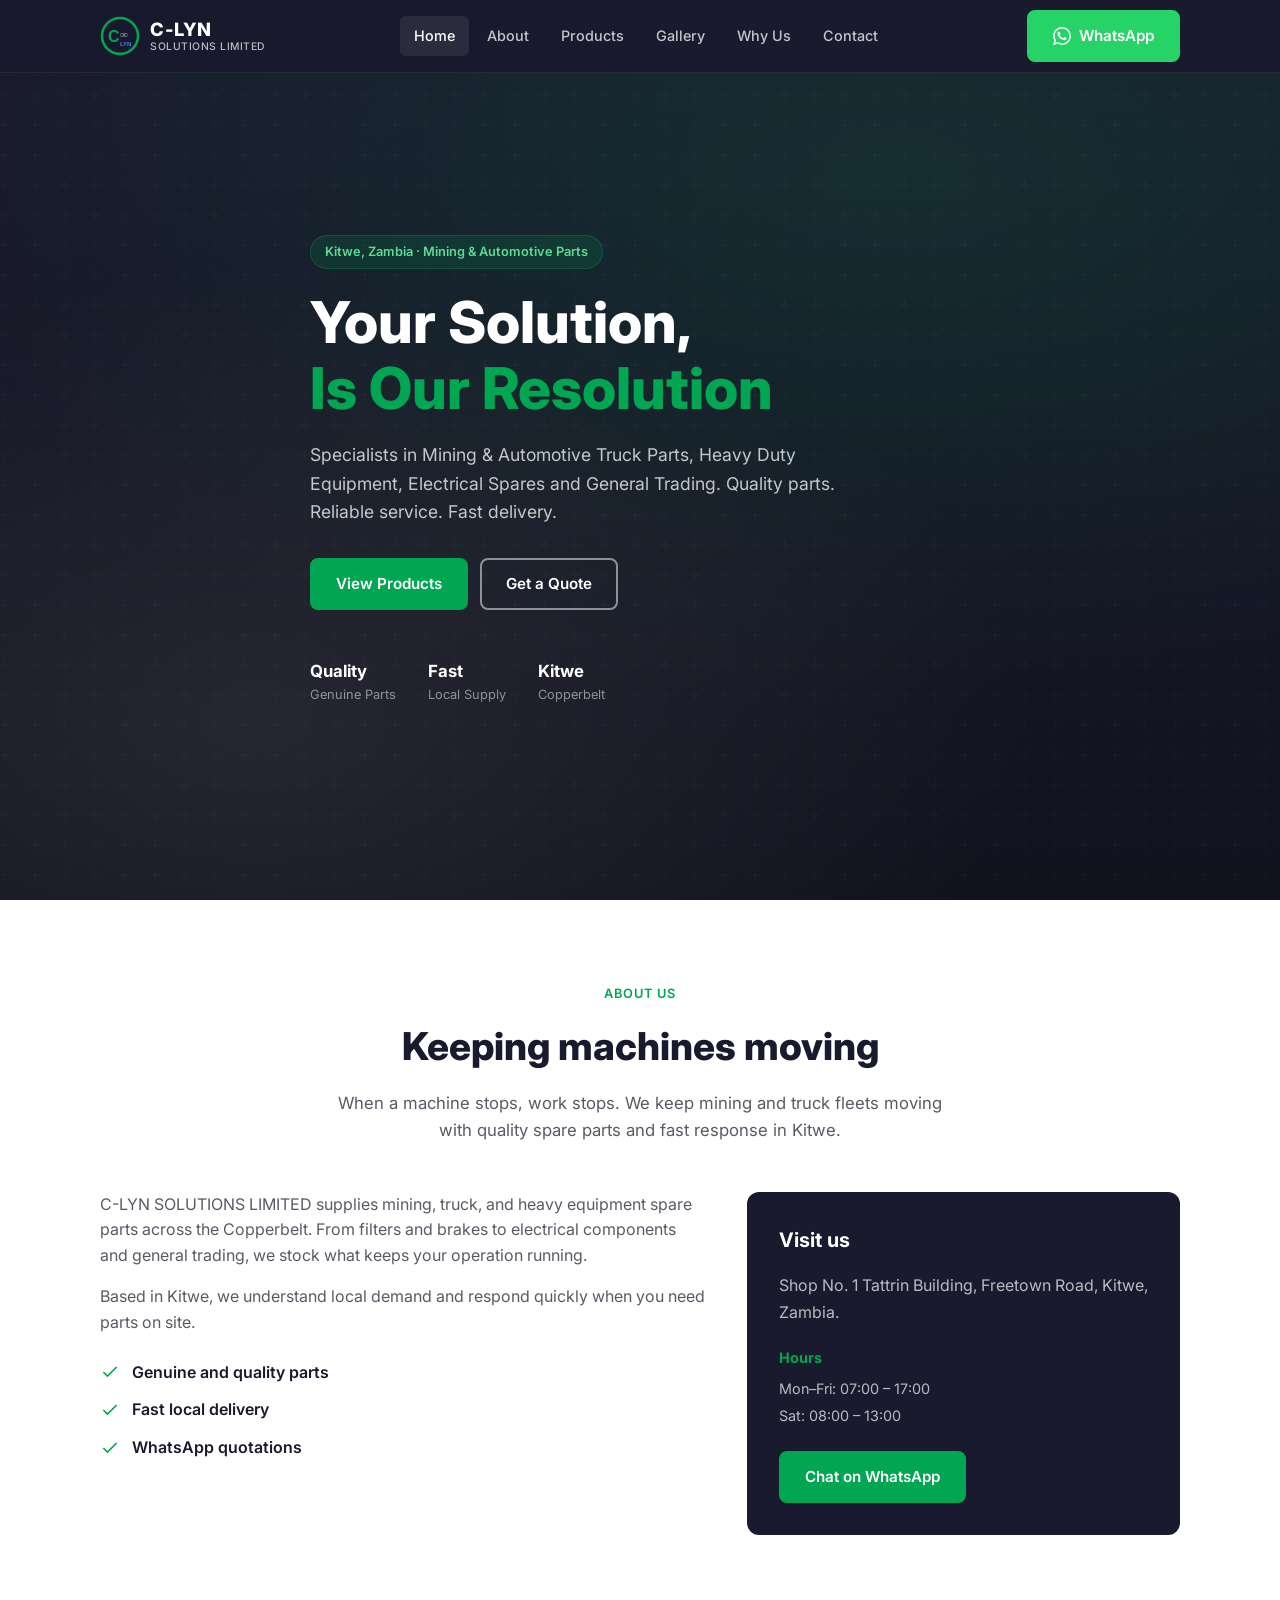
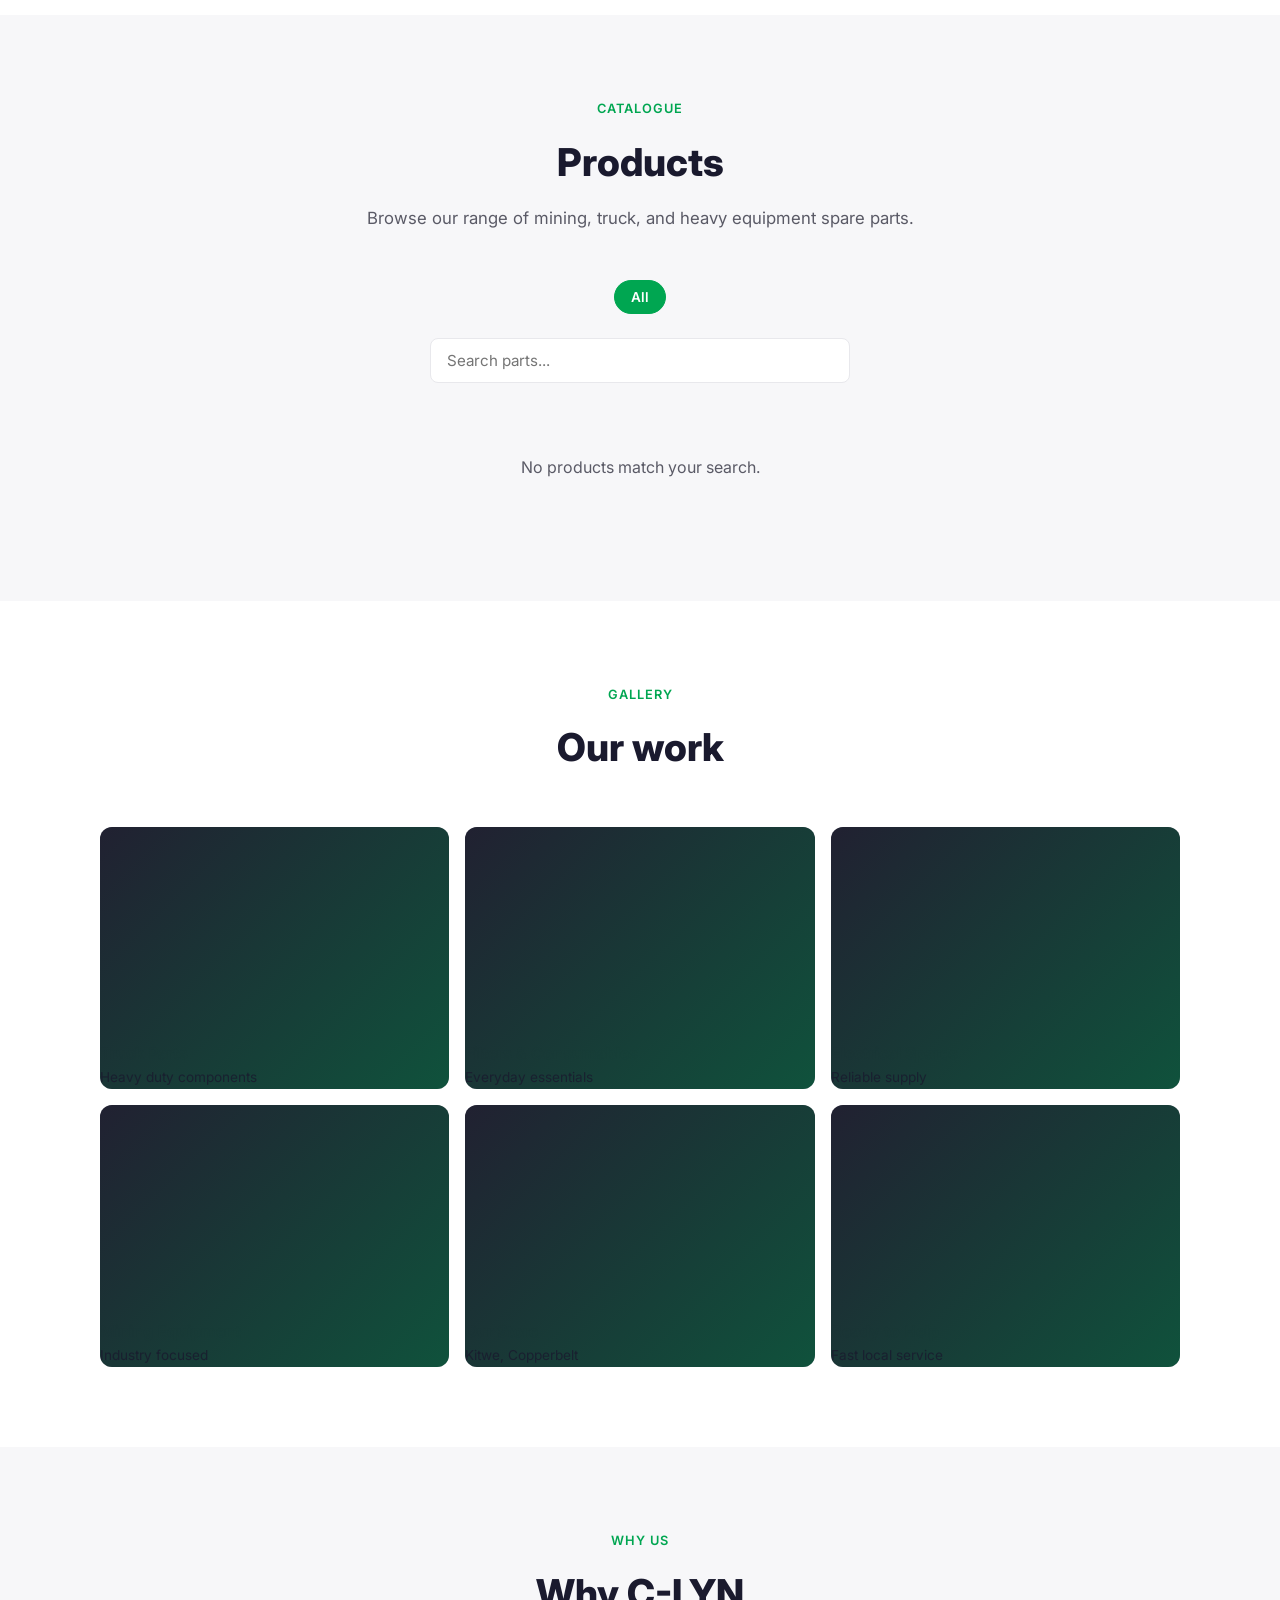
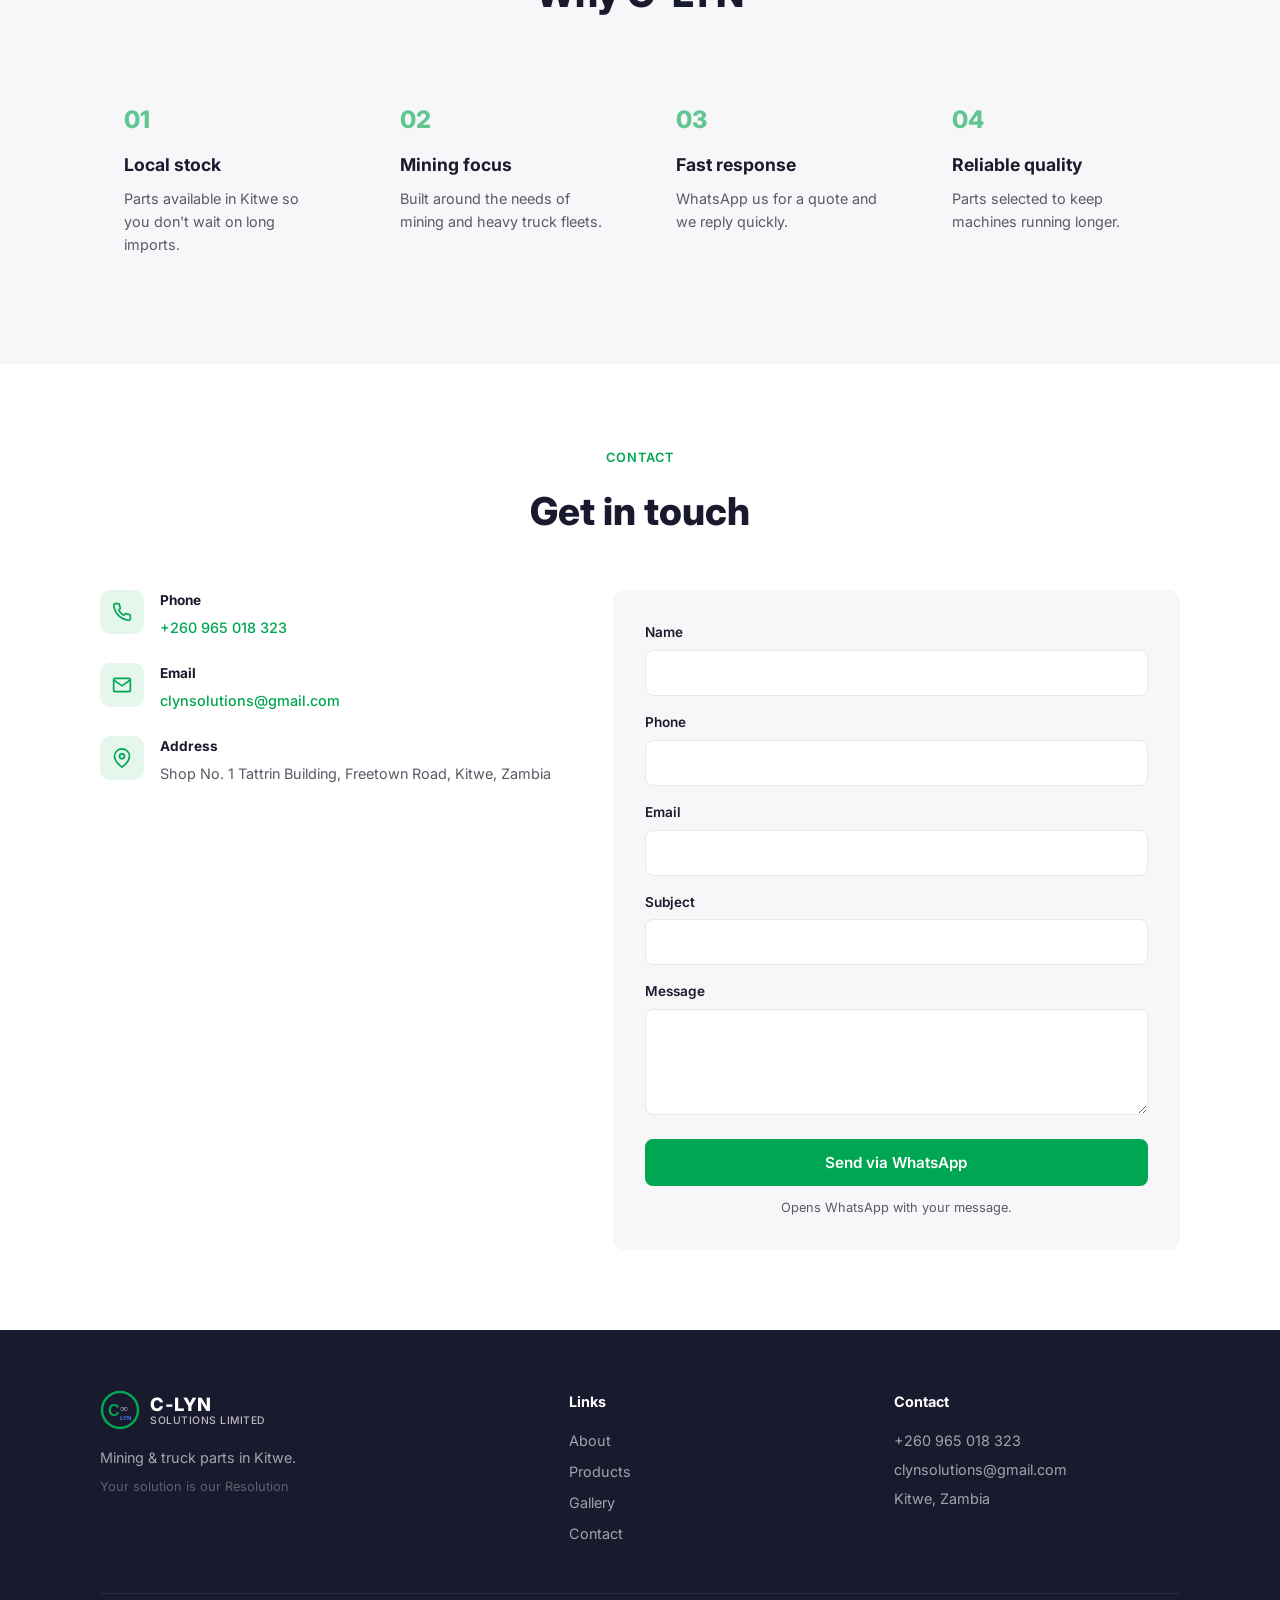
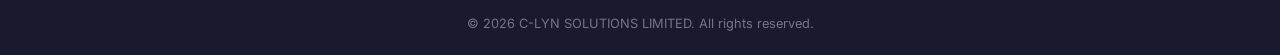
==== commit d804551f: "Load Supabase on the public site so logo and hero appear" ====
--- a/index.html
+++ b/index.html
@@ -154,6 +154,21 @@
 .form-group input:focus, .form-group select:focus, .form-group textarea:focus { outline: none; border-color: var(--red); box-shadow: 0 0 0 3px rgba(0,166,81,0.12); }
 .form-note { font-size: 0.8rem; color: var(--text-muted); margin-top: 12px; text-align: center; }
 
+/* Promotions (replaces form when active) */
+.promo-section { display: none; }
+.promo-section.visible { display: block; }
+.promo-grid { display: grid; grid-template-columns: 1fr; gap: 16px; }
+.promo-card { background: linear-gradient(135deg, #00A651 0%, #008C44 100%); color: white; border-radius: var(--radius); padding: 24px; position: relative; overflow: hidden; }
+.promo-card::before { content: ''; position: absolute; top: -20px; right: -20px; width: 100px; height: 100px; background: rgba(255,255,255,0.08); border-radius: 50%; }
+.promo-badge { display: inline-block; background: rgba(255,255,255,0.2); padding: 4px 10px; border-radius: 100px; font-size: 0.75rem; font-weight: 700; margin-bottom: 10px; }
+.promo-card h3 { font-size: 1.2rem; font-weight: 800; margin-bottom: 8px; }
+.promo-card p { font-size: 0.95rem; opacity: 0.9; margin-bottom: 12px; }
+.promo-percent { font-size: 1.8rem; font-weight: 800; color: #fff; }
+.promo-card .btn { background: white; color: #008C44; border-color: white; margin-top: 8px; }
+.promo-card .btn:hover { background: #f0f0f0; }
+.contact-form-wrap { display: block; }
+.contact-form-wrap.hidden { display: none; }
+
 /* Footer */
 .footer { background: var(--navy); color: var(--white); padding: 60px 0 0; }
 .footer-grid { display: grid; grid-template-columns: 1.5fr 1fr 1fr; gap: 40px; margin-bottom: 40px; }
@@ -170,7 +185,7 @@
 
 /* Modal */
 .modal { display: none; position: fixed; inset: 0; z-index: 200; background: rgba(0,0,0,0.5); align-items: center; justify-content: center; padding: 20px; }
-.modal.open { display: flex; }
+.modal.open, .modal.active { display: flex; }
 .modal-content { background: var(--white); border-radius: var(--radius); padding: 32px; max-width: 400px; width: 100%; text-align: center; box-shadow: var(--shadow-lg); }
 .modal-icon { width: 56px; height: 56px; border-radius: 50%; background: rgba(0,166,81,0.15); color: var(--red); font-size: 1.5rem; display: flex; align-items: center; justify-content: center; margin: 0 auto 16px; }
 .modal-content h3 { margin-bottom: 8px; }
@@ -222,7 +237,7 @@
           <svg width="18" height="18" viewBox="0 0 24 24" fill="currentColor"><path d="M17.472 14.382c-.297-.149-1.758-.867-2.03-.967-.273-.099-.471-.148-.67.15-.197.297-.767.966-.94 1.164-.173.199-.347.223-.644.075-.297-.15-1.255-.463-2.39-1.475-.883-.788-1.48-1.761-1.653-2.059-.173-.297-.018-.458.13-.606.134-.133.298-.347.446-.52.149-.174.198-.298.298-.497.099-.198.05-.371-.025-.52-.075-.149-.669-1.612-.916-2.207-.242-.579-.487-.5-.669-.51-.173-.008-.371-.01-.57-.01-.198 0-.52.074-.792.372-.272.297-1.04 1.016-1.04 2.479 0 1.462 1.065 2.875 1.213 3.074.149.198 2.096 3.2 5.077 4.487.709.306 1.262.489 1.694.625.712.227 1.36.195 1.871.118.571-.085 1.758-.719 2.006-1.413.248-.694.248-1.289.173-1.413-.074-.124-.272-.198-.57-.347m-5.421 7.403h-.004a9.87 9.87 0 01-5.031-1.378l-.361-.214-3.741.982.998-3.648-.235-.374a9.86 9.86 0 01-1.51-5.26c.001-5.45 4.436-9.884 9.888-9.884 2.64 0 5.122 1.03 6.988 2.898a9.825 9.825 0 012.893 6.994c-.003 5.45-4.435 9.884-9.885 9.884m8.413-18.297A11.815 11.815 0 0012.05 0C5.495 0 .16 5.335.157 11.892c0 2.096.547 4.142 1.588 5.945L.057 24l6.305-1.654a11.882 11.882 0 005.683 1.448h.005c6.554 0 11.89-5.335 11.893-11.893a11.821 11.821 0 00-3.48-8.413z"/></svg>
           WhatsApp
         </a>
-        <button class="menu-toggle" id="menuToggle" aria-label="Toggle menu"><span></span><span></span><span></span></button>
+        <button class="menu-toggle" id="menuToggle" aria-label="Menu"><span></span><span></span><span></span></button>
       </div>
     </div>
   </header>
@@ -240,132 +255,105 @@
       <div class="hero-stats">
         <div class="stat"><span class="stat-number">Quality</span><span class="stat-label">Genuine Parts</span></div>
         <div class="stat"><span class="stat-number">Fast</span><span class="stat-label">Local Supply</span></div>
-        <div class="stat"><span class="stat-number">Expert</span><span class="stat-label">Advice</span></div>
-      </div>
-    </div>
-  </section>
-
-  <section class="section about" id="about">
+        <div class="stat"><span class="stat-number">Kitwe</span><span class="stat-label">Copperbelt</span></div>
+      </div>
+    </div>
+  </section>
+
+  <section class="section" id="about">
     <div class="container">
       <div class="section-header">
         <span class="section-tag">About Us</span>
-        <h2>Keeping Zambia’s Mining & Transport Moving</h2>
+        <h2>Keeping machines moving</h2>
+        <p>When a machine stops, work stops. We keep mining and truck fleets moving with quality spare parts and fast response in Kitwe.</p>
       </div>
       <div class="about-grid">
         <div class="about-content">
-          <p>C-LYN SOLUTIONS LIMITED is a trusted supplier of mining and automotive truck parts, heavy-duty equipment components, electrical spares and general trading products based in Kitwe, on the Copperbelt.</p>
-          <p>We understand the demands of the mining and transport industries. Downtime costs money. That’s why we stock a wide range of quality parts — from common consumables to hard-to-find components — and back them with knowledgeable service.</p>
-          <p>Whether you need truck spares, heavy equipment parts or electrical components, our team is ready to help you get the right solution, fast.</p>
+          <p>C-LYN SOLUTIONS LIMITED supplies mining, truck, and heavy equipment spare parts across the Copperbelt. From filters and brakes to electrical components and general trading, we stock what keeps your operation running.</p>
+          <p>Based in Kitwe, we understand local demand and respond quickly when you need parts on site.</p>
           <div class="about-highlights">
-            <div class="highlight"><svg width="24" height="24" viewBox="0 0 24 24" fill="none" stroke="currentColor" stroke-width="2"><path d="M22 11.08V12a10 10 0 1 1-5.93-9.14"/><polyline points="22 4 12 14.01 9 11.01"/></svg><span>Mining & Truck Focused</span></div>
-            <div class="highlight"><svg width="24" height="24" viewBox="0 0 24 24" fill="none" stroke="currentColor" stroke-width="2"><path d="M22 11.08V12a10 10 0 1 1-5.93-9.14"/><polyline points="22 4 12 14.01 9 11.01"/></svg><span>Competitive Pricing</span></div>
-            <div class="highlight"><svg width="24" height="24" viewBox="0 0 24 24" fill="none" stroke="currentColor" stroke-width="2"><path d="M22 11.08V12a10 10 0 1 1-5.93-9.14"/><polyline points="22 4 12 14.01 9 11.01"/></svg><span>Local Kitwe Supply</span></div>
+            <div class="highlight"><svg width="20" height="20" viewBox="0 0 24 24" fill="none" stroke="currentColor" stroke-width="2"><path d="M20 6L9 17l-5-5"/></svg> Genuine and quality parts</div>
+            <div class="highlight"><svg width="20" height="20" viewBox="0 0 24 24" fill="none" stroke="currentColor" stroke-width="2"><path d="M20 6L9 17l-5-5"/></svg> Fast local delivery</div>
+            <div class="highlight"><svg width="20" height="20" viewBox="0 0 24 24" fill="none" stroke="currentColor" stroke-width="2"><path d="M20 6L9 17l-5-5"/></svg> WhatsApp quotations</div>
           </div>
         </div>
         <div class="about-card">
-          <h3>Visit Our Store</h3>
-          <p>Shop No. 1 Tattrin Building<br>Opposite Ontario Shopping Complex<br>Freetown Road, Kitwe</p>
+          <h3>Visit us</h3>
+          <p>Shop No. 1 Tattrin Building, Freetown Road, Kitwe, Zambia.</p>
           <div class="about-card-hours">
-            <strong>Opening Hours</strong>
-            <span>Mon – Fri: 07:00 – 17:00</span>
-            <span>Saturday: 08:00 – 17:00</span>
-            <span>Sunday: Closed</span>
+            <strong>Hours</strong>
+            <span>Mon–Fri: 07:00 – 17:00</span>
+            <span>Sat: 08:00 – 13:00</span>
           </div>
-          <a href="tel:+260965018323" class="btn btn-primary btn-full">Call +260 965 018 323</a>
-        </div>
-      </div>
-    </div>
-  </section>
-
-  <section class="section products" id="products">
+          <a href="https://wa.me/260965018323" class="btn btn-primary" target="_blank" rel="noopener">Chat on WhatsApp</a>
+        </div>
+      </div>
+    </div>
+  </section>
+
+  <section class="section" id="products" style="background:var(--off-white)">
     <div class="container">
       <div class="section-header">
-        <span class="section-tag">What We Supply</span>
-        <h2>Our Product Catalogue</h2>
-        <p>Quality parts for mining, trucks, heavy equipment and electrical systems. Browse by category or search.</p>
-      </div>
-      <div class="product-filters" id="productFilters">
-        <button class="filter-btn active" data-filter="all">All</button>
-      </div>
-      <div class="product-search-wrap">
-        <input type="search" id="productSearch" class="product-search" placeholder="Search parts (e.g. centre bearing, filter, clutch...)">
-      </div>
+        <span class="section-tag">Catalogue</span>
+        <h2>Products</h2>
+        <p>Browse our range of mining, truck, and heavy equipment spare parts.</p>
+      </div>
+      <div class="product-filters" id="productFilters"></div>
+      <div class="product-search-wrap"><input class="product-search" id="productSearch" placeholder="Search parts..."></div>
       <div class="products-grid" id="productsGrid"></div>
-      <div class="products-empty" id="productsEmpty" style="display:none;">
-        <p>No products match your search. Try a different term or <a href="#contact">contact us</a> for the part you need.</p>
-      </div>
-      <div class="products-cta">
-        <p>Looking for a specific part number? Contact us — we’ll source it for you.</p>
-        <a href="#contact" class="btn btn-primary">Request a Quote</a>
-      </div>
-    </div>
-  </section>
-
-  <section class="section gallery" id="gallery">
+      <p class="products-empty" id="productsEmpty" style="display:none">No products match your search.</p>
+    </div>
+  </section>
+
+  <section class="section" id="gallery">
     <div class="container">
       <div class="section-header">
-        <span class="section-tag">Our Store</span>
-        <h2>Gallery</h2>
-        <p>A look at the parts and service we provide in Kitwe</p>
+        <span class="section-tag">Gallery</span>
+        <h2>Our work</h2>
       </div>
       <div class="gallery-grid" id="galleryGrid"></div>
     </div>
   </section>
 
-  <section class="section why-us" id="why-us">
+  <section class="section" id="why-us" style="background:var(--off-white)">
     <div class="container">
       <div class="section-header">
-        <span class="section-tag">Why Choose Us</span>
-        <h2>The C-LYN Advantage</h2>
+        <span class="section-tag">Why Us</span>
+        <h2>Why C-LYN</h2>
       </div>
       <div class="why-grid">
-        <div class="why-card"><div class="why-number">01</div><h3>Industry Focus</h3><p>We specialise in mining and truck parts — not general retail. We understand what your equipment needs.</p></div>
-        <div class="why-card"><div class="why-number">02</div><h3>Local Presence</h3><p>Based in Kitwe on the Copperbelt. Fast collection and local knowledge of the market.</p></div>
-        <div class="why-card"><div class="why-number">03</div><h3>Wide Stock</h3><p>From everyday consumables to harder-to-find components. We work to keep the right parts available.</p></div>
-        <div class="why-card"><div class="why-number">04</div><h3>Practical Support</h3><p>Knowledgeable staff who can help identify the correct part and advise on alternatives when needed.</p></div>
-      </div>
-    </div>
-  </section>
-
-  <section class="section contact" id="contact">
+        <div class="why-card"><div class="why-number">01</div><h3>Local stock</h3><p>Parts available in Kitwe so you don't wait on long imports.</p></div>
+        <div class="why-card"><div class="why-number">02</div><h3>Mining focus</h3><p>Built around the needs of mining and heavy truck fleets.</p></div>
+        <div class="why-card"><div class="why-number">03</div><h3>Fast response</h3><p>WhatsApp us for a quote and we reply quickly.</p></div>
+        <div class="why-card"><div class="why-number">04</div><h3>Reliable quality</h3><p>Parts selected to keep machines running longer.</p></div>
+      </div>
+    </div>
+  </section>
+
+  <section class="section" id="contact">
     <div class="container">
       <div class="section-header">
-        <span class="section-tag">Get In Touch</span>
-        <h2>Contact C-LYN SOLUTIONS</h2>
-        <p>Send us your enquiry or call us directly. We respond quickly during business hours.</p>
+        <span class="section-tag">Contact</span>
+        <h2>Get in touch</h2>
       </div>
       <div class="contact-grid">
-        <div class="contact-info">
-          <div class="contact-item">
-            <div class="contact-icon"><svg width="22" height="22" viewBox="0 0 24 24" fill="none" stroke="currentColor" stroke-width="2"><path d="M21 10c0 7-9 13-9 13s-9-6-9-13a9 9 0 0 1 18 0z"/><circle cx="12" cy="10" r="3"/></svg></div>
-            <div><strong>Address</strong><p>Shop No. 1 Tattrin Building<br>Opposite Ontario Shopping Complex<br>Freetown Road, Kitwe, Zambia</p></div>
-          </div>
-          <div class="contact-item">
-            <div class="contact-icon"><svg width="22" height="22" viewBox="0 0 24 24" fill="none" stroke="currentColor" stroke-width="2"><path d="M22 16.92v3a2 2 0 0 1-2.18 2 19.79 19.79 0 0 1-8.63-3.07 19.5 19.5 0 0 1-6-6 19.79 19.79 0 0 1-3.07-8.67A2 2 0 0 1 4.11 2h3a2 2 0 0 1 2 1.72 12.84 12.84 0 0 0 .7 2.81 2 2 0 0 1-.45 2.11L8.09 9.91a16 16 0 0 0 6 6l1.27-1.27a2 2 0 0 1 2.11-.45 12.84 12.84 0 0 0 2.81.7A2 2 0 0 1 22 16.92z"/></svg></div>
-            <div><strong>Phone</strong><p><a href="tel:+260965018323">+260 965 018 323</a></p></div>
-          </div>
-          <div class="contact-item">
-            <div class="contact-icon"><svg width="22" height="22" viewBox="0 0 24 24" fill="none" stroke="currentColor" stroke-width="2"><path d="M4 4h16c1.1 0 2 .9 2 2v12c0 1.1-.9 2-2 2H4c-1.1 0-2-.9-2-2V6c0-1.1.9-2 2-2z"/><polyline points="22,6 12,13 2,6"/></svg></div>
-            <div><strong>Email</strong><p><a href="mailto:clynsolutions@gmail.com">clynsolutions@gmail.com</a></p></div>
-          </div>
-          <div class="contact-item">
-            <div class="contact-icon"><svg width="22" height="22" viewBox="0 0 24 24" fill="none" stroke="currentColor" stroke-width="2"><circle cx="12" cy="12" r="10"/><polyline points="12 6 12 12 16 14"/></svg></div>
-            <div><strong>Opening Hours</strong><p>Mon–Fri: 07:00 – 17:00<br>Saturday: 08:00 – 17:00<br>Sunday: Closed</p></div>
-          </div>
-          <a href="https://wa.me/260965018323?text=Hello%20C-LYN%20SOLUTIONS%2C%20I%20would%20like%20to%20enquire%20about%20parts." target="_blank" rel="noopener" class="btn btn-whatsapp btn-full">
-            <svg width="20" height="20" viewBox="0 0 24 24" fill="currentColor"><path d="M17.472 14.382c-.297-.149-1.758-.867-2.03-.967-.273-.099-.471-.148-.67.15-.197.297-.767.966-.94 1.164-.173.199-.347.223-.644.075-.297-.15-1.255-.463-2.39-1.475-.883-.788-1.48-1.761-1.653-2.059-.173-.297-.018-.458.13-.606.134-.133.298-.347.446-.52.149-.174.198-.298.298-.497.099-.198.05-.371-.025-.52-.075-.149-.669-1.612-.916-2.207-.242-.579-.487-.5-.669-.51-.173-.008-.371-.01-.57-.01-.198 0-.52.074-.792.372-.272.297-1.04 1.016-1.04 2.479 0 1.462 1.065 2.875 1.213 3.074.149.198 2.096 3.2 5.077 4.487.709.306 1.262.489 1.694.625.712.227 1.36.195 1.871.118.571-.085 1.758-.719 2.006-1.413.248-.694.248-1.289.173-1.413-.074-.124-.272-.198-.57-.347m-5.421 7.403h-.004a9.87 9.87 0 01-5.031-1.378l-.361-.214-3.741.982.998-3.648-.235-.374a9.86 9.86 0 01-1.51-5.26c.001-5.45 4.436-9.884 9.888-9.884 2.64 0 5.122 1.03 6.988 2.898a9.825 9.825 0 012.893 6.994c-.003 5.45-4.435 9.884-9.885 9.884m8.413-18.297A11.815 11.815 0 0012.05 0C5.495 0 .16 5.335.157 11.892c0 2.096.547 4.142 1.588 5.945L.057 24l6.305-1.654a11.882 11.882 0 005.683 1.448h.005c6.554 0 11.89-5.335 11.893-11.893a11.821 11.821 0 00-3.48-8.413z"/></svg>
-            Chat on WhatsApp
-          </a>
-        </div>
-        <form class="contact-form" id="contactForm">
-          <div class="form-group"><label for="name">Full Name *</label><input type="text" id="name" name="name" required placeholder="Your name"></div>
-          <div class="form-group"><label for="phone">Phone / WhatsApp *</label><input type="tel" id="phone" name="phone" required placeholder="+260 ..."></div>
-          <div class="form-group"><label for="email">Email</label><input type="email" id="email" name="email" placeholder="your@email.com"></div>
-          <div class="form-group"><label for="subject">Subject</label><select id="subject" name="subject"><option value="parts">Parts Enquiry</option><option value="quote">Request Quote</option><option value="availability">Stock Availability</option><option value="other">Other</option></select></div>
-          <div class="form-group"><label for="message">Message *</label><textarea id="message" name="message" rows="4" required placeholder="Describe the parts you need (include part numbers if available)"></textarea></div>
-          <button type="submit" class="btn btn-primary btn-full">Send Enquiry</button>
-          <p class="form-note">We will respond as soon as possible during business hours.</p>
-        </form>
+        <div>
+          <div class="contact-item"><div class="contact-icon"><svg width="20" height="20" viewBox="0 0 24 24" fill="none" stroke="currentColor" stroke-width="2"><path d="M22 16.92v3a2 2 0 01-2.18 2 19.79 19.79 0 01-8.63-3.07 19.5 19.5 0 01-6-6 19.79 19.79 0 01-3.07-8.67A2 2 0 014.11 2h3a2 2 0 012 1.72c.127.96.361 1.903.7 2.81a2 2 0 01-.45 2.11L8.09 9.91a16 16 0 006 6l1.27-1.27a2 2 0 012.11-.45c.907.339 1.85.573 2.81.7A2 2 0 0122 16.92z"/></svg></div><div><strong>Phone</strong><p><a href="tel:+260965018323">+260 965 018 323</a></p></div></div>
+          <div class="contact-item"><div class="contact-icon"><svg width="20" height="20" viewBox="0 0 24 24" fill="none" stroke="currentColor" stroke-width="2"><path d="M4 4h16c1.1 0 2 .9 2 2v12c0 1.1-.9 2-2 2H4c-1.1 0-2-.9-2-2V6c0-1.1.9-2 2-2z"/><polyline points="22,6 12,13 2,6"/></svg></div><div><strong>Email</strong><p><a href="mailto:clynsolutions@gmail.com">clynsolutions@gmail.com</a></p></div></div>
+          <div class="contact-item"><div class="contact-icon"><svg width="20" height="20" viewBox="0 0 24 24" fill="none" stroke="currentColor" stroke-width="2"><path d="M21 10c0 7-9 13-9 13s-9-6-9-13a9 9 0 0118 0z"/><circle cx="12" cy="10" r="3"/></svg></div><div><strong>Address</strong><p>Shop No. 1 Tattrin Building, Freetown Road, Kitwe, Zambia</p></div></div>
+        </div>
+        <div id="promoSection" class="promo-section"><div class="promo-grid" id="promoGrid"></div></div>
+        <div id="contactFormWrap" class="contact-form-wrap">
+          <form class="contact-form" id="contactForm">
+            <div class="form-group"><label>Name</label><input id="name" required></div>
+            <div class="form-group"><label>Phone</label><input id="phone" required></div>
+            <div class="form-group"><label>Email</label><input id="email" type="email"></div>
+            <div class="form-group"><label>Subject</label><input id="subject"></div>
+            <div class="form-group"><label>Message</label><textarea id="message" rows="4" required></textarea></div>
+            <button type="submit" class="btn btn-primary btn-full">Send via WhatsApp</button>
+            <p class="form-note">Opens WhatsApp with your message.</p>
+          </form>
+        </div>
       </div>
     </div>
   </section>
@@ -380,23 +368,29 @@
   <text x="8" y="26" font-family="Arial Black, sans-serif" font-weight="900" font-size="16" fill="#00A651">C</text>
   <text x="20" y="22" font-family="Georgia, serif" font-size="11" fill="#A8B0BC">∞</text>
   <text x="20" y="30" font-family="Arial, sans-serif" font-weight="700" font-size="6" fill="#3B82F6">LYN</text>
-</svg></div>
+</svg>
+            </div>
             <div class="logo-text"><span class="logo-name">C-LYN</span><span class="logo-sub">SOLUTIONS LIMITED</span></div>
           </a>
-          <p>Your solution, is our Resolution.</p>
-          <p class="footer-tagline">Mining & Automotive Truck Parts · Heavy Duty Equipment · Electrical Spares · General Trading</p>
+          <p>Mining & truck parts in Kitwe.</p>
+          <p class="footer-tagline">Your solution is our Resolution</p>
         </div>
         <div class="footer-links">
-          <h4>Quick Links</h4>
-          <a href="#home">Home</a><a href="#about">About</a><a href="#products">Products</a><a href="#gallery">Gallery</a><a href="#contact">Contact</a>
+          <h4>Links</h4>
+          <a href="#about">About</a>
+          <a href="#products">Products</a>
+          <a href="#gallery">Gallery</a>
+          <a href="#contact">Contact</a>
         </div>
         <div class="footer-contact">
           <h4>Contact</h4>
-          <p>+260 965 018 323</p><p>clynsolutions@gmail.com</p><p>Freetown Road, Kitwe, Zambia</p>
+          <p>+260 965 018 323</p>
+          <p>clynsolutions@gmail.com</p>
+          <p>Kitwe, Zambia</p>
         </div>
       </div>
       <div class="footer-bottom">
-        <p>&copy; <span id="year"></span> C-LYN SOLUTIONS LIMITED. All rights reserved. · <a href="admin.html" class="admin-link">Admin</a></p>
+        <span>&copy; <span id="year"></span> C-LYN SOLUTIONS LIMITED. All rights reserved.</span>
       </div>
     </div>
   </footer>
@@ -404,16 +398,16 @@
   <div class="modal" id="successModal">
     <div class="modal-content">
       <div class="modal-icon">✓</div>
-      <h3>Enquiry Sent</h3>
-      <p>Thank you. We have received your message and will get back to you as soon as possible.</p>
-      <p class="modal-hint">For faster response, you can also message us on WhatsApp.</p>
-      <button class="btn btn-primary" id="closeModal">Close</button>
+      <h3>Message ready</h3>
+      <p>WhatsApp should have opened with your message.</p>
+      <p class="modal-hint">If it didn't, contact us on +260 965 018 323.</p>
+      <button type="button" class="btn btn-primary" id="closeModal">Close</button>
     </div>
   </div>
 
   <script src="data.js"></script>
-  <script src="cloud-sync.js"></script>
-  <script src="seed-data.js"></script>
+  <script src="supabase-config.js"></script>
+  <script src="supabase-sync.js"></script>
   <script src="script.js"></script>
 </body>
 </html>
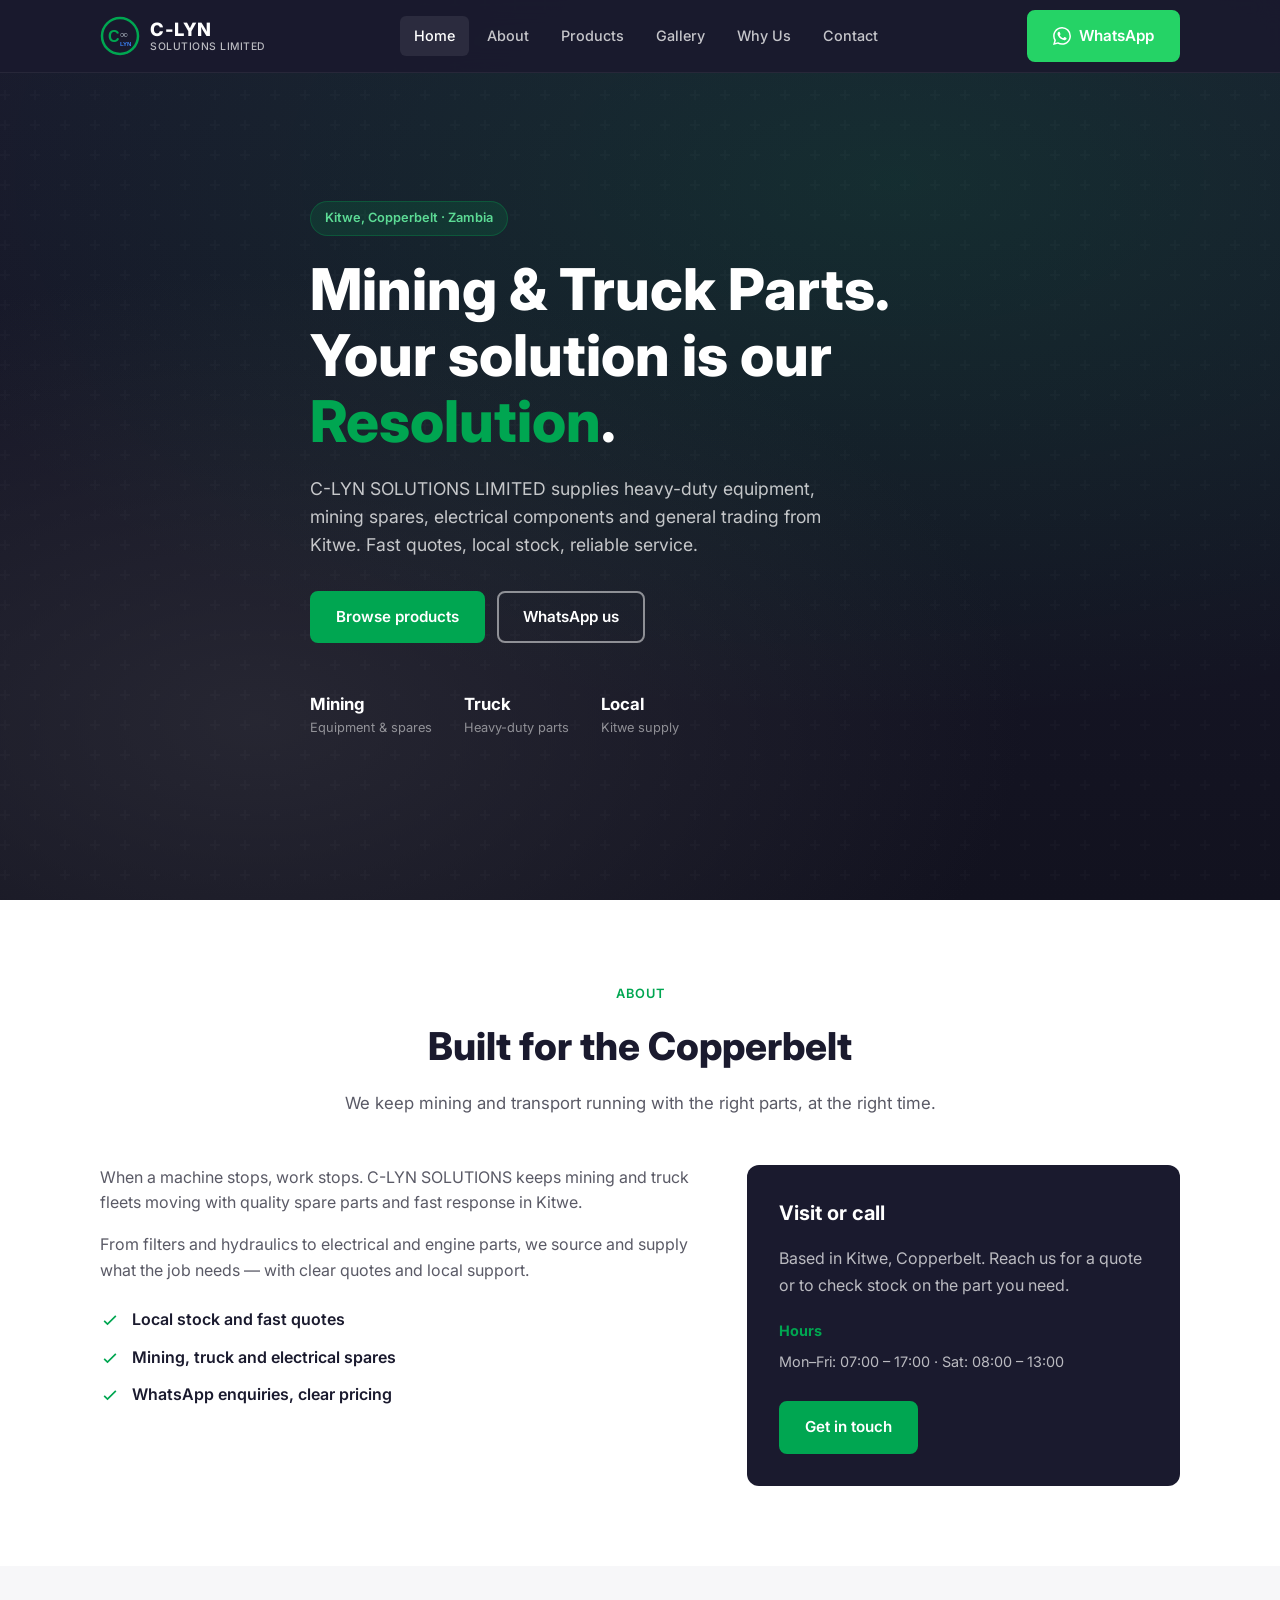
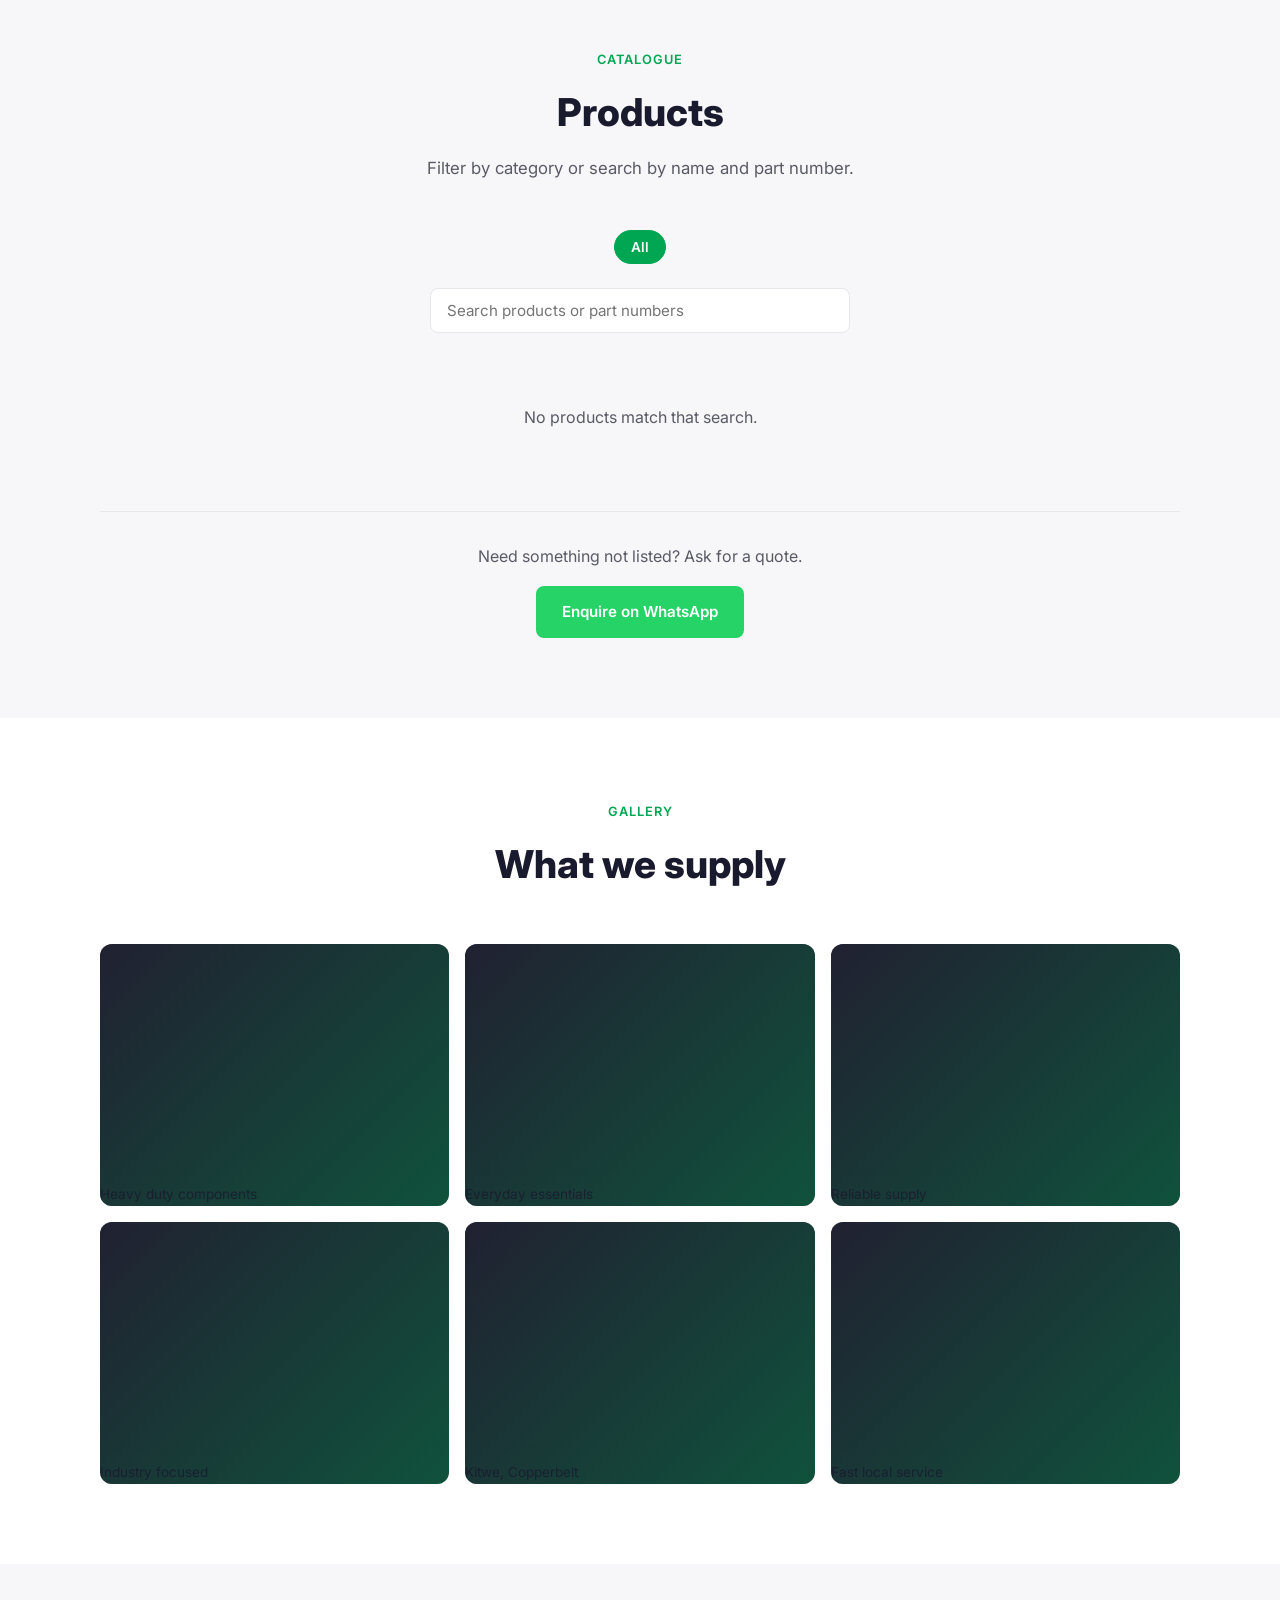
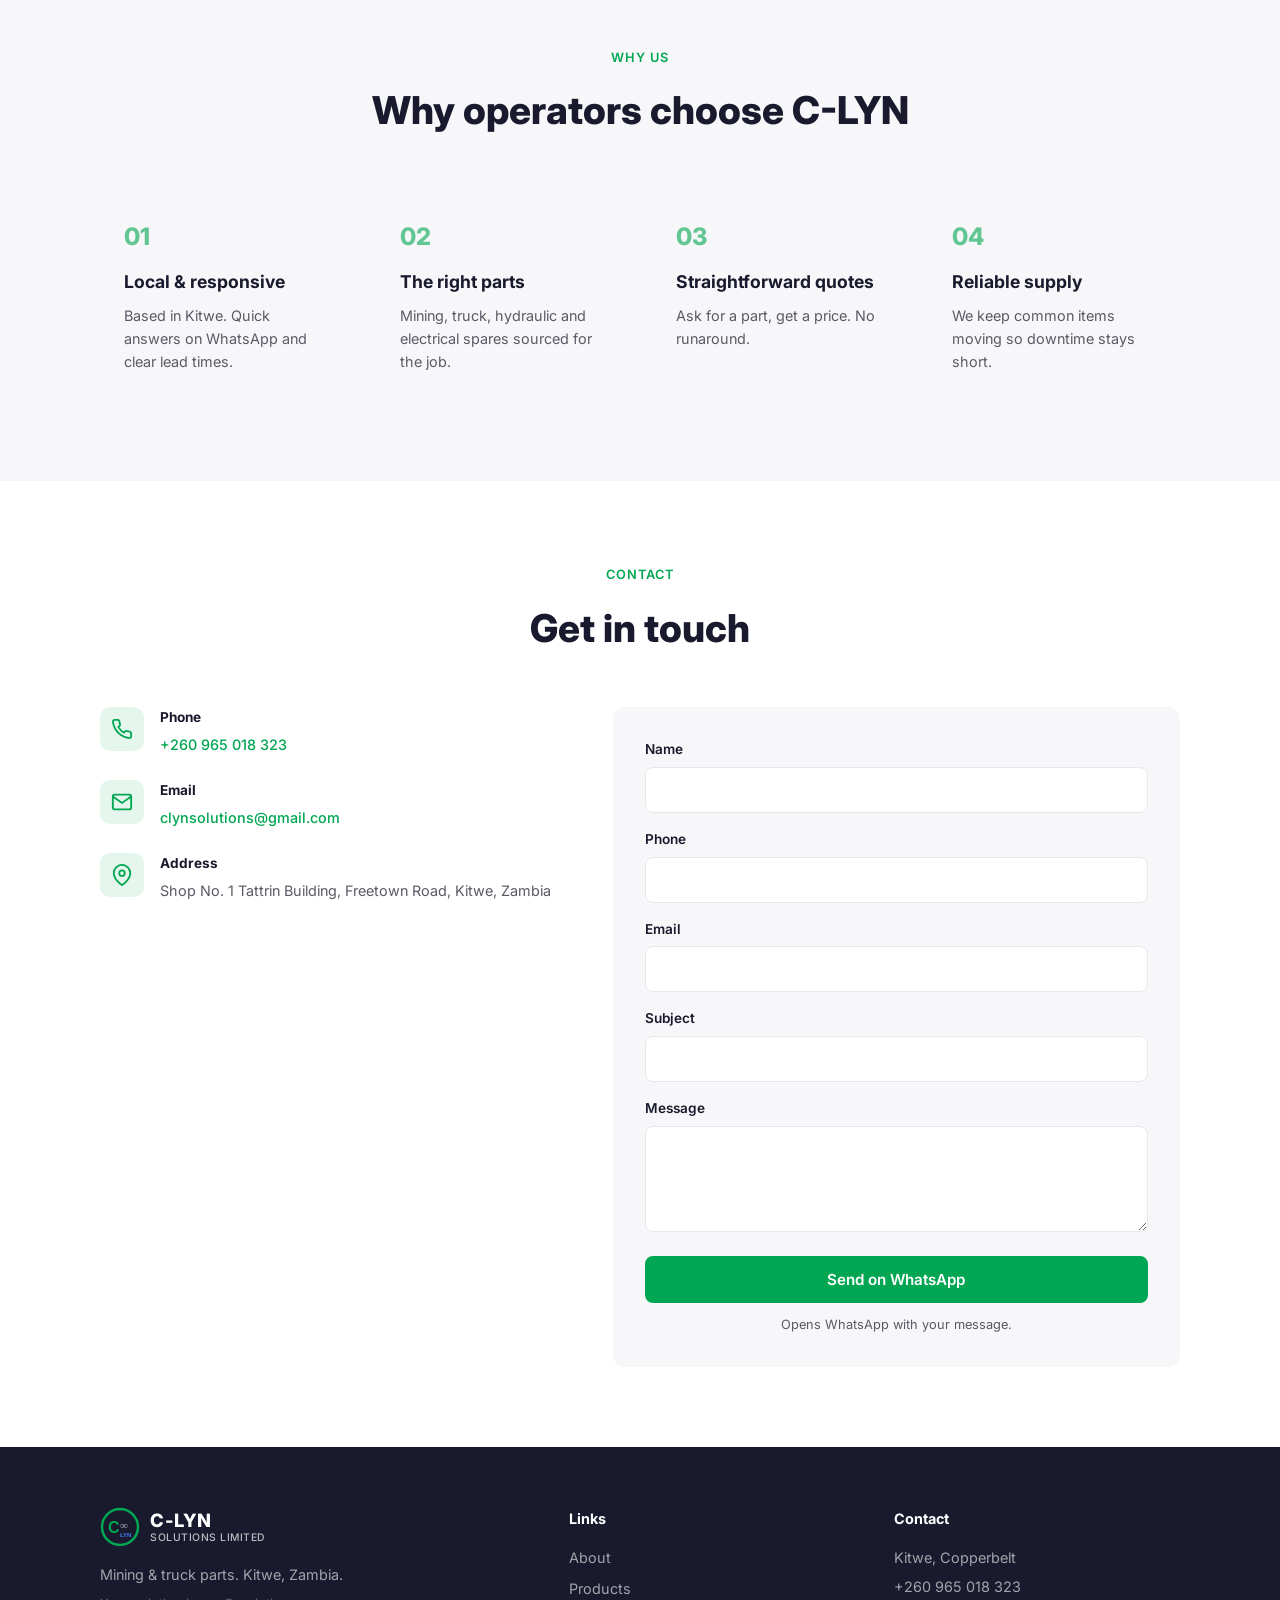
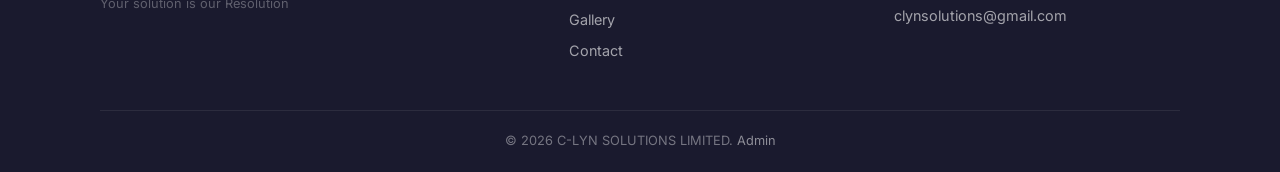
==== commit 063018e5: "Frosted glass style for promotion cards" ====
--- a/index.html
+++ b/index.html
@@ -49,7 +49,6 @@
 .btn-danger { background: #dc2626; color: white; border-color: #dc2626; }
 .btn-danger:hover { background: #b91c1c; }
 
-/* Header */
 .header { position: fixed; top: 0; left: 0; right: 0; z-index: 100; background: rgba(26,26,46,0.95); backdrop-filter: blur(12px); border-bottom: 1px solid rgba(255,255,255,0.06); transition: all var(--transition); }
 .header.scrolled { background: rgba(26,26,46,0.98); box-shadow: 0 4px 20px rgba(0,0,0,0.2); }
 .header-inner { display: flex; align-items: center; justify-content: space-between; height: 72px; gap: 16px; }
@@ -66,7 +65,6 @@
 .menu-toggle { display: none; flex-direction: column; gap: 5px; background: none; border: none; cursor: pointer; padding: 8px; }
 .menu-toggle span { display: block; width: 22px; height: 2px; background: var(--white); border-radius: 2px; transition: all 0.3s; }
 
-/* Hero */
 .hero { position: relative; min-height: 100vh; display: flex; align-items: center; padding: 120px 0 80px; background: var(--navy); overflow: hidden; }
 .hero-bg { position: absolute; inset: 0; background: radial-gradient(ellipse 80% 60% at 70% 20%, rgba(0, 166, 81, 0.15), transparent), radial-gradient(ellipse 60% 50% at 20% 80%, rgba(43, 43, 54, 0.8), transparent), linear-gradient(180deg, var(--navy) 0%, #12121F 100%); pointer-events: none; }
 .hero-bg::after { content: ''; position: absolute; inset: 0; background-image: url("data:image/svg+xml,%3Csvg width='60' height='60' viewBox='0 0 60 60' xmlns='http://www.w3.org/2000/svg'%3E%3Cg fill='none' fill-rule='evenodd'%3E%3Cg fill='%23ffffff' fill-opacity='0.03'%3E%3Cpath d='M36 34v-4h-2v4h-4v2h4v4h2v-4h4v-2h-4zm0-30V0h-2v4h-4v2h4v4h2V6h4V4h-4zM6 34v-4H4v4H0v2h4v4h2v-4h4v-2H6zM6 4V0H4v4H0v2h4v4h2V6h4V4H6z'/%3E%3C/g%3E%3C/g%3E%3C/svg%3E"); opacity: 0.6; }
@@ -81,14 +79,12 @@
 .stat-number { font-weight: 700; font-size: 1.05rem; color: var(--white); }
 .stat-label { font-size: 0.8rem; color: rgba(255,255,255,0.5); }
 
-/* Sections */
 .section { padding: 80px 0; }
 .section-header { text-align: center; max-width: 640px; margin: 0 auto 48px; }
 .section-tag { display: inline-block; font-size: 0.8rem; font-weight: 600; color: var(--red); text-transform: uppercase; letter-spacing: 1px; margin-bottom: 12px; }
 .section-header h2 { font-size: clamp(1.75rem, 4vw, 2.4rem); font-weight: 800; color: var(--navy); margin-bottom: 12px; }
 .section-header p { color: var(--text-muted); font-size: 1.05rem; }
 
-/* About */
 .about-grid { display: grid; grid-template-columns: 1.4fr 1fr; gap: 40px; align-items: start; }
 .about-content p { margin-bottom: 16px; color: var(--text-muted); }
 .about-highlights { display: flex; flex-direction: column; gap: 12px; margin-top: 24px; }
@@ -101,7 +97,6 @@
 .about-card-hours strong { color: var(--red); margin-bottom: 4px; }
 .about-card-hours span { color: rgba(255,255,255,0.7); }
 
-/* Products */
 .product-filters { display: flex; flex-wrap: wrap; gap: 8px; justify-content: center; margin-bottom: 24px; }
 .filter-btn { padding: 8px 16px; border-radius: 100px; border: 1.5px solid var(--gray-light); background: var(--white); font-weight: 600; font-size: 0.85rem; color: var(--text-muted); cursor: pointer; transition: all var(--transition); }
 .filter-btn:hover, .filter-btn.active { background: var(--red); color: var(--white); border-color: var(--red); }
@@ -124,7 +119,6 @@
 .products-cta { text-align: center; margin-top: 40px; padding-top: 32px; border-top: 1px solid var(--gray-light); }
 .products-cta p { color: var(--text-muted); margin-bottom: 16px; }
 
-/* Gallery */
 .gallery-grid { display: grid; grid-template-columns: repeat(auto-fill, minmax(280px, 1fr)); gap: 16px; }
 .gallery-item { border-radius: var(--radius); overflow: hidden; background: var(--navy); position: relative; aspect-ratio: 4/3; display: flex; align-items: flex-end; }
 .gallery-item-bg { position: absolute; inset: 0; opacity: 0.4; background: linear-gradient(135deg, var(--navy-light), var(--red)); }
@@ -132,7 +126,6 @@
 .gallery-item h3 { font-size: 1.1rem; font-weight: 700; margin-bottom: 4px; }
 .gallery-item p { font-size: 0.85rem; opacity: 0.8; }
 
-/* Why Us */
 .why-grid { display: grid; grid-template-columns: repeat(auto-fit, minmax(240px, 1fr)); gap: 24px; }
 .why-card { background: var(--off-white); border-radius: var(--radius); padding: 28px 24px; transition: all var(--transition); }
 .why-card:hover { background: var(--white); box-shadow: var(--shadow); }
@@ -140,7 +133,6 @@
 .why-card h3 { font-size: 1.1rem; font-weight: 700; margin-bottom: 8px; color: var(--navy); }
 .why-card p { font-size: 0.9rem; color: var(--text-muted); }
 
-/* Contact */
 .contact-grid { display: grid; grid-template-columns: 1fr 1.2fr; gap: 40px; }
 .contact-item { display: flex; gap: 16px; margin-bottom: 24px; }
 .contact-icon { width: 44px; height: 44px; border-radius: 10px; background: rgba(0,166,81,0.1); color: var(--red); display: flex; align-items: center; justify-content: center; flex-shrink: 0; }
@@ -154,22 +146,21 @@
 .form-group input:focus, .form-group select:focus, .form-group textarea:focus { outline: none; border-color: var(--red); box-shadow: 0 0 0 3px rgba(0,166,81,0.12); }
 .form-note { font-size: 0.8rem; color: var(--text-muted); margin-top: 12px; text-align: center; }
 
-/* Promotions (replaces form when active) */
 .promo-section { display: none; }
 .promo-section.visible { display: block; }
 .promo-grid { display: grid; grid-template-columns: 1fr; gap: 16px; }
-.promo-card { background: linear-gradient(135deg, #00A651 0%, #008C44 100%); color: white; border-radius: var(--radius); padding: 24px; position: relative; overflow: hidden; }
-.promo-card::before { content: ''; position: absolute; top: -20px; right: -20px; width: 100px; height: 100px; background: rgba(255,255,255,0.08); border-radius: 50%; }
-.promo-badge { display: inline-block; background: rgba(255,255,255,0.2); padding: 4px 10px; border-radius: 100px; font-size: 0.75rem; font-weight: 700; margin-bottom: 10px; }
-.promo-card h3 { font-size: 1.2rem; font-weight: 800; margin-bottom: 8px; }
-.promo-card p { font-size: 0.95rem; opacity: 0.9; margin-bottom: 12px; }
-.promo-percent { font-size: 1.8rem; font-weight: 800; color: #fff; }
-.promo-card .btn { background: white; color: #008C44; border-color: white; margin-top: 8px; }
-.promo-card .btn:hover { background: #f0f0f0; }
+.promo-card { background: linear-gradient(160deg, rgba(0,166,81,0.55), rgba(0,80,40,0.7)); color: white; border-radius: 20px; padding: 20px; position: relative; overflow: hidden; backdrop-filter: blur(18px); -webkit-backdrop-filter: blur(18px); border: 1px solid rgba(255,255,255,0.22); box-shadow: 0 20px 50px rgba(0,0,0,0.18); }
+.promo-card::before { content: ''; position: absolute; inset: 0; background: radial-gradient(circle at 85% 15%, rgba(255,255,255,0.18), transparent 40%); pointer-events: none; }
+.promo-card img { border-radius: 14px; box-shadow: 0 8px 24px rgba(0,0,0,0.2); }
+.promo-badge { display: inline-block; background: rgba(255,255,255,0.22); border: 1px solid rgba(255,255,255,0.3); padding: 5px 12px; border-radius: 100px; font-size: 0.72rem; font-weight: 700; letter-spacing: 0.06em; margin-bottom: 12px; }
+.promo-card h3 { font-size: 1.25rem; font-weight: 800; margin-bottom: 6px; }
+.promo-card p { font-size: 0.92rem; opacity: 0.92; margin-bottom: 10px; }
+.promo-percent { font-size: 1.9rem; font-weight: 800; color: #fff; letter-spacing: -0.02em; }
+.promo-card .btn { background: rgba(255,255,255,0.95); color: #008C44; border: none; margin-top: 10px; border-radius: 12px; font-weight: 700; }
+.promo-card .btn:hover { background: #fff; transform: translateY(-1px); }
 .contact-form-wrap { display: block; }
 .contact-form-wrap.hidden { display: none; }
 
-/* Footer */
 .footer { background: var(--navy); color: var(--white); padding: 60px 0 0; }
 .footer-grid { display: grid; grid-template-columns: 1.5fr 1fr 1fr; gap: 40px; margin-bottom: 40px; }
 .footer-brand .logo { margin-bottom: 16px; }
@@ -183,7 +174,6 @@
 .footer-bottom a { color: rgba(255,255,255,0.5); }
 .footer-bottom a:hover { color: var(--red); }
 
-/* Modal */
 .modal { display: none; position: fixed; inset: 0; z-index: 200; background: rgba(0,0,0,0.5); align-items: center; justify-content: center; padding: 20px; }
 .modal.open, .modal.active { display: flex; }
 .modal-content { background: var(--white); border-radius: var(--radius); padding: 32px; max-width: 400px; width: 100%; text-align: center; box-shadow: var(--shadow-lg); }
@@ -193,7 +183,6 @@
 .modal-hint { font-size: 0.85rem !important; }
 .modal-content .btn { margin-top: 16px; }
 
-/* Mobile */
 @media (max-width: 768px) {
   .nav { display: none; position: absolute; top: 72px; left: 0; right: 0; background: var(--navy); flex-direction: column; padding: 16px; border-bottom: 1px solid rgba(255,255,255,0.08); }
   .nav.open { display: flex; }
@@ -242,138 +231,137 @@
     </div>
   </header>
 
-  <section class="hero" id="home">
-    <div class="hero-bg"></div>
-    <div class="container hero-content">
-      <div class="hero-badge">Kitwe, Zambia · Mining & Automotive Parts</div>
-      <h1>Your Solution,<br><span>Is Our Resolution</span></h1>
-      <p class="hero-text">Specialists in Mining & Automotive Truck Parts, Heavy Duty Equipment, Electrical Spares and General Trading. Quality parts. Reliable service. Fast delivery.</p>
-      <div class="hero-buttons">
-        <a href="#products" class="btn btn-primary">View Products</a>
-        <a href="#contact" class="btn btn-outline">Get a Quote</a>
-      </div>
-      <div class="hero-stats">
-        <div class="stat"><span class="stat-number">Quality</span><span class="stat-label">Genuine Parts</span></div>
-        <div class="stat"><span class="stat-number">Fast</span><span class="stat-label">Local Supply</span></div>
-        <div class="stat"><span class="stat-number">Kitwe</span><span class="stat-label">Copperbelt</span></div>
-      </div>
-    </div>
-  </section>
-
-  <section class="section" id="about">
-    <div class="container">
-      <div class="section-header">
-        <span class="section-tag">About Us</span>
-        <h2>Keeping machines moving</h2>
-        <p>When a machine stops, work stops. We keep mining and truck fleets moving with quality spare parts and fast response in Kitwe.</p>
-      </div>
-      <div class="about-grid">
-        <div class="about-content">
-          <p>C-LYN SOLUTIONS LIMITED supplies mining, truck, and heavy equipment spare parts across the Copperbelt. From filters and brakes to electrical components and general trading, we stock what keeps your operation running.</p>
-          <p>Based in Kitwe, we understand local demand and respond quickly when you need parts on site.</p>
-          <div class="about-highlights">
-            <div class="highlight"><svg width="20" height="20" viewBox="0 0 24 24" fill="none" stroke="currentColor" stroke-width="2"><path d="M20 6L9 17l-5-5"/></svg> Genuine and quality parts</div>
-            <div class="highlight"><svg width="20" height="20" viewBox="0 0 24 24" fill="none" stroke="currentColor" stroke-width="2"><path d="M20 6L9 17l-5-5"/></svg> Fast local delivery</div>
-            <div class="highlight"><svg width="20" height="20" viewBox="0 0 24 24" fill="none" stroke="currentColor" stroke-width="2"><path d="M20 6L9 17l-5-5"/></svg> WhatsApp quotations</div>
+  <main>
+    <section class="hero" id="home">
+      <div class="hero-bg"></div>
+      <div class="container hero-content">
+        <span class="hero-badge">Kitwe, Copperbelt · Zambia</span>
+        <h1>Mining & Truck Parts.<br>Your solution is our <span>Resolution</span>.</h1>
+        <p class="hero-text">C-LYN SOLUTIONS LIMITED supplies heavy-duty equipment, mining spares, electrical components and general trading from Kitwe. Fast quotes, local stock, reliable service.</p>
+        <div class="hero-buttons">
+          <a href="#products" class="btn btn-primary">Browse products</a>
+          <a href="https://wa.me/260965018323" target="_blank" rel="noopener" class="btn btn-outline">WhatsApp us</a>
+        </div>
+        <div class="hero-stats">
+          <div class="stat"><span class="stat-number">Mining</span><span class="stat-label">Equipment & spares</span></div>
+          <div class="stat"><span class="stat-number">Truck</span><span class="stat-label">Heavy-duty parts</span></div>
+          <div class="stat"><span class="stat-number">Local</span><span class="stat-label">Kitwe supply</span></div>
+        </div>
+      </div>
+    </section>
+
+    <section class="section" id="about">
+      <div class="container">
+        <div class="section-header">
+          <span class="section-tag">About</span>
+          <h2>Built for the Copperbelt</h2>
+          <p>We keep mining and transport running with the right parts, at the right time.</p>
+        </div>
+        <div class="about-grid">
+          <div class="about-content">
+            <p>C-LYN SOLUTIONS LIMITED is a Kitwe-based supplier of mining equipment, truck and heavy-duty spares, electrical components and general trading goods. We work with operators who need parts that arrive, fit, and last.</p>
+            <p>From filters and hydraulics to electrical and engine parts, we source and supply what the job needs — with clear quotes and local support.</p>
+            <div class="about-highlights">
+              <div class="highlight"><svg width="20" height="20" viewBox="0 0 24 24" fill="none" stroke="currentColor" stroke-width="2"><path d="M5 13l4 4L19 7"/></svg> Local stock and fast quotes</div>
+              <div class="highlight"><svg width="20" height="20" viewBox="0 0 24 24" fill="none" stroke="currentColor" stroke-width="2"><path d="M5 13l4 4L19 7"/></svg> Mining, truck and electrical spares</div>
+              <div class="highlight"><svg width="20" height="20" viewBox="0 0 24 24" fill="none" stroke="currentColor" stroke-width="2"><path d="M5 13l4 4L19 7"/></svg> WhatsApp enquiries, clear pricing</div>
+            </div>
           </div>
-        </div>
-        <div class="about-card">
-          <h3>Visit us</h3>
-          <p>Shop No. 1 Tattrin Building, Freetown Road, Kitwe, Zambia.</p>
-          <div class="about-card-hours">
-            <strong>Hours</strong>
-            <span>Mon–Fri: 07:00 – 17:00</span>
-            <span>Sat: 08:00 – 13:00</span>
+          <div class="about-card">
+            <h3>Visit or call</h3>
+            <p>Based in Kitwe, Copperbelt. Reach us for a quote or to check stock on the part you need.</p>
+            <div class="about-card-hours">
+              <strong>Hours</strong>
+              <span>Mon–Fri 08:00–17:00</span>
+              <span>Sat 08:00–13:00</span>
+            </div>
+            <a href="#contact" class="btn btn-primary">Get in touch</a>
           </div>
-          <a href="https://wa.me/260965018323" class="btn btn-primary" target="_blank" rel="noopener">Chat on WhatsApp</a>
-        </div>
-      </div>
-    </div>
-  </section>
-
-  <section class="section" id="products" style="background:var(--off-white)">
-    <div class="container">
-      <div class="section-header">
-        <span class="section-tag">Catalogue</span>
-        <h2>Products</h2>
-        <p>Browse our range of mining, truck, and heavy equipment spare parts.</p>
-      </div>
-      <div class="product-filters" id="productFilters"></div>
-      <div class="product-search-wrap"><input class="product-search" id="productSearch" placeholder="Search parts..."></div>
-      <div class="products-grid" id="productsGrid"></div>
-      <p class="products-empty" id="productsEmpty" style="display:none">No products match your search.</p>
-    </div>
-  </section>
-
-  <section class="section" id="gallery">
-    <div class="container">
-      <div class="section-header">
-        <span class="section-tag">Gallery</span>
-        <h2>Our work</h2>
-      </div>
-      <div class="gallery-grid" id="galleryGrid"></div>
-    </div>
-  </section>
-
-  <section class="section" id="why-us" style="background:var(--off-white)">
-    <div class="container">
-      <div class="section-header">
-        <span class="section-tag">Why Us</span>
-        <h2>Why C-LYN</h2>
-      </div>
-      <div class="why-grid">
-        <div class="why-card"><div class="why-number">01</div><h3>Local stock</h3><p>Parts available in Kitwe so you don't wait on long imports.</p></div>
-        <div class="why-card"><div class="why-number">02</div><h3>Mining focus</h3><p>Built around the needs of mining and heavy truck fleets.</p></div>
-        <div class="why-card"><div class="why-number">03</div><h3>Fast response</h3><p>WhatsApp us for a quote and we reply quickly.</p></div>
-        <div class="why-card"><div class="why-number">04</div><h3>Reliable quality</h3><p>Parts selected to keep machines running longer.</p></div>
-      </div>
-    </div>
-  </section>
-
-  <section class="section" id="contact">
-    <div class="container">
-      <div class="section-header">
-        <span class="section-tag">Contact</span>
-        <h2>Get in touch</h2>
-      </div>
-      <div class="contact-grid">
-        <div>
-          <div class="contact-item"><div class="contact-icon"><svg width="20" height="20" viewBox="0 0 24 24" fill="none" stroke="currentColor" stroke-width="2"><path d="M22 16.92v3a2 2 0 01-2.18 2 19.79 19.79 0 01-8.63-3.07 19.5 19.5 0 01-6-6 19.79 19.79 0 01-3.07-8.67A2 2 0 014.11 2h3a2 2 0 012 1.72c.127.96.361 1.903.7 2.81a2 2 0 01-.45 2.11L8.09 9.91a16 16 0 006 6l1.27-1.27a2 2 0 012.11-.45c.907.339 1.85.573 2.81.7A2 2 0 0122 16.92z"/></svg></div><div><strong>Phone</strong><p><a href="tel:+260965018323">+260 965 018 323</a></p></div></div>
-          <div class="contact-item"><div class="contact-icon"><svg width="20" height="20" viewBox="0 0 24 24" fill="none" stroke="currentColor" stroke-width="2"><path d="M4 4h16c1.1 0 2 .9 2 2v12c0 1.1-.9 2-2 2H4c-1.1 0-2-.9-2-2V6c0-1.1.9-2 2-2z"/><polyline points="22,6 12,13 2,6"/></svg></div><div><strong>Email</strong><p><a href="mailto:clynsolutions@gmail.com">clynsolutions@gmail.com</a></p></div></div>
-          <div class="contact-item"><div class="contact-icon"><svg width="20" height="20" viewBox="0 0 24 24" fill="none" stroke="currentColor" stroke-width="2"><path d="M21 10c0 7-9 13-9 13s-9-6-9-13a9 9 0 0118 0z"/><circle cx="12" cy="10" r="3"/></svg></div><div><strong>Address</strong><p>Shop No. 1 Tattrin Building, Freetown Road, Kitwe, Zambia</p></div></div>
-        </div>
-        <div id="promoSection" class="promo-section"><div class="promo-grid" id="promoGrid"></div></div>
-        <div id="contactFormWrap" class="contact-form-wrap">
-          <form class="contact-form" id="contactForm">
-            <div class="form-group"><label>Name</label><input id="name" required></div>
-            <div class="form-group"><label>Phone</label><input id="phone" required></div>
-            <div class="form-group"><label>Email</label><input id="email" type="email"></div>
-            <div class="form-group"><label>Subject</label><input id="subject"></div>
-            <div class="form-group"><label>Message</label><textarea id="message" rows="4" required></textarea></div>
-            <button type="submit" class="btn btn-primary btn-full">Send via WhatsApp</button>
-            <p class="form-note">Opens WhatsApp with your message.</p>
-          </form>
-        </div>
-      </div>
-    </div>
-  </section>
+        </div>
+      </div>
+    </section>
+
+    <section class="section" id="products" style="background:var(--off-white)">
+      <div class="container">
+        <div class="section-header">
+          <span class="section-tag">Catalogue</span>
+          <h2>Products</h2>
+          <p>Filter by category or search by name and part number.</p>
+        </div>
+        <div class="product-filters" id="productFilters"></div>
+        <div class="product-search-wrap"><input class="product-search" id="productSearch" placeholder="Search products or part numbers"></div>
+        <div class="products-grid" id="productsGrid"></div>
+        <p class="products-empty" id="productsEmpty" style="display:none">No products match that search.</p>
+        <div class="products-cta">
+          <p>Need something not listed? Ask for a quote.</p>
+          <a href="https://wa.me/260965018323" target="_blank" rel="noopener" class="btn btn-whatsapp">Enquire on WhatsApp</a>
+        </div>
+      </div>
+    </section>
+
+    <section class="section" id="gallery">
+      <div class="container">
+        <div class="section-header">
+          <span class="section-tag">Gallery</span>
+          <h2>What we supply</h2>
+        </div>
+        <div class="gallery-grid" id="galleryGrid"></div>
+      </div>
+    </section>
+
+    <section class="section" id="why-us" style="background:var(--off-white)">
+      <div class="container">
+        <div class="section-header">
+          <span class="section-tag">Why us</span>
+          <h2>Why operators choose C-LYN</h2>
+        </div>
+        <div class="why-grid">
+          <div class="why-card"><div class="why-number">01</div><h3>Local & responsive</h3><p>Based in Kitwe. Quick answers on WhatsApp and clear lead times.</p></div>
+          <div class="why-card"><div class="why-number">02</div><h3>The right parts</h3><p>Mining, truck, hydraulic and electrical spares sourced for the job.</p></div>
+          <div class="why-card"><div class="why-number">03</div><h3>Straightforward quotes</h3><p>Ask for a part, get a price. No runaround.</p></div>
+          <div class="why-card"><div class="why-number">04</div><h3>Reliable supply</h3><p>We keep common items moving so downtime stays short.</p></div>
+        </div>
+      </div>
+    </section>
+
+    <section class="section" id="contact">
+      <div class="container">
+        <div class="section-header">
+          <span class="section-tag">Contact</span>
+          <h2>Get in touch</h2>
+        </div>
+        <div class="contact-grid">
+          <div>
+            <div class="contact-item"><div class="contact-icon"><svg width="22" height="22" viewBox="0 0 24 24" fill="none" stroke="currentColor" stroke-width="2"><path d="M22 16.92v3a2 2 0 01-2.18 2 19.79 19.79 0 01-8.63-3.07 19.5 19.5 0 01-6-6 19.79 19.79 0 01-3.07-8.67A2 2 0 014.11 2h3a2 2 0 012 1.72c.127.96.361 1.903.7 2.81a2 2 0 01-.45 2.11L8.09 9.91a16 16 0 006 6l1.27-1.27a2 2 0 012.11-.45c.907.339 1.85.573 2.81.7A2 2 0 0122 16.92z"/></svg></div><div><strong>Phone</strong><p><a href="tel:+260965018323">+260 965 018 323</a></p></div></div>
+            <div class="contact-item"><div class="contact-icon"><svg width="22" height="22" viewBox="0 0 24 24" fill="none" stroke="currentColor" stroke-width="2"><path d="M4 4h16c1.1 0 2 .9 2 2v12c0 1.1-.9 2-2 2H4c-1.1 0-2-.9-2-2V6c0-1.1.9-2 2-2z"/><polyline points="22,6 12,13 2,6"/></svg></div><div><strong>Email</strong><p><a href="mailto:info@clynsolutions.com">info@clynsolutions.com</a></p></div></div>
+            <div class="contact-item"><div class="contact-icon"><svg width="22" height="22" viewBox="0 0 24 24" fill="none" stroke="currentColor" stroke-width="2"><path d="M21 10c0 7-9 13-9 13s-9-6-9-13a9 9 0 0118 0z"/><circle cx="12" cy="10" r="3"/></svg></div><div><strong>Address</strong><p>Kitwe, Copperbelt, Zambia</p></div></div>
+          </div>
+          <div>
+            <div id="promoSection" class="promo-section"><div class="promo-grid" id="promoGrid"></div></div>
+            <div id="contactFormWrap" class="contact-form-wrap">
+              <form class="contact-form" id="contactForm">
+                <div class="form-group"><label>Name</label><input id="name" required></div>
+                <div class="form-group"><label>Phone</label><input id="phone" required></div>
+                <div class="form-group"><label>Email</label><input id="email" type="email"></div>
+                <div class="form-group"><label>Subject</label><input id="subject"></div>
+                <div class="form-group"><label>Message</label><textarea id="message" rows="4" required></textarea></div>
+                <button type="submit" class="btn btn-primary btn-full">Send on WhatsApp</button>
+                <p class="form-note">Opens WhatsApp with your message.</p>
+              </form>
+            </div>
+          </div>
+        </div>
+      </div>
+    </section>
+  </main>
 
   <footer class="footer">
     <div class="container">
       <div class="footer-grid">
         <div class="footer-brand">
-          <a href="#home" class="logo">
-            <div class="logo-icon"><svg viewBox="0 0 40 40" fill="none" xmlns="http://www.w3.org/2000/svg">
-  <circle cx="20" cy="20" r="18" stroke="#00A651" stroke-width="2.5" fill="none"/>
-  <text x="8" y="26" font-family="Arial Black, sans-serif" font-weight="900" font-size="16" fill="#00A651">C</text>
-  <text x="20" y="22" font-family="Georgia, serif" font-size="11" fill="#A8B0BC">∞</text>
-  <text x="20" y="30" font-family="Arial, sans-serif" font-weight="700" font-size="6" fill="#3B82F6">LYN</text>
-</svg>
-            </div>
-            <div class="logo-text"><span class="logo-name">C-LYN</span><span class="logo-sub">SOLUTIONS LIMITED</span></div>
-          </a>
-          <p>Mining & truck parts in Kitwe.</p>
-          <p class="footer-tagline">Your solution is our Resolution</p>
+          <a href="#home" class="logo"><div class="logo-icon"><svg viewBox="0 0 40 40" fill="none" xmlns="http://www.w3.org/2000/svg"><circle cx="20" cy="20" r="18" stroke="#00A651" stroke-width="2.5" fill="none"/><text x="8" y="26" font-family="Arial Black, sans-serif" font-weight="900" font-size="16" fill="#00A651">C</text><text x="20" y="22" font-family="Georgia, serif" font-size="11" fill="#A8B0BC">∞</text><text x="20" y="30" font-family="Arial, sans-serif" font-weight="700" font-size="6" fill="#3B82F6">LYN</text></svg></div><div class="logo-text"><span class="logo-name">C-LYN</span><span class="logo-sub">SOLUTIONS LIMITED</span></div></a>
+          <p>Mining & truck parts. Kitwe, Zambia.</p>
+          <p class="footer-tagline">Your solution is our Resolution.</p>
         </div>
         <div class="footer-links">
           <h4>Links</h4>
@@ -384,13 +372,13 @@
         </div>
         <div class="footer-contact">
           <h4>Contact</h4>
-          <p>+260 965 018 323</p>
-          <p>clynsolutions@gmail.com</p>
-          <p>Kitwe, Zambia</p>
+          <p>Kitwe, Copperbelt</p>
+          <p><a href="tel:+260965018323">+260 965 018 323</a></p>
+          <p><a href="mailto:info@clynsolutions.com">info@clynsolutions.com</a></p>
         </div>
       </div>
       <div class="footer-bottom">
-        <span>&copy; <span id="year"></span> C-LYN SOLUTIONS LIMITED. All rights reserved.</span>
+        <p>&copy; <span id="year"></span> C-LYN SOLUTIONS LIMITED. <a href="admin.html">Admin</a></p>
       </div>
     </div>
   </footer>
@@ -399,8 +387,8 @@
     <div class="modal-content">
       <div class="modal-icon">✓</div>
       <h3>Message ready</h3>
-      <p>WhatsApp should have opened with your message.</p>
-      <p class="modal-hint">If it didn't, contact us on +260 965 018 323.</p>
+      <p>WhatsApp should have opened with your enquiry.</p>
+      <p class="modal-hint">If it did not, message us on +260 965 018 323.</p>
       <button type="button" class="btn btn-primary" id="closeModal">Close</button>
     </div>
   </div>
@@ -408,6 +396,7 @@
   <script src="data.js"></script>
   <script src="supabase-config.js"></script>
   <script src="supabase-sync.js"></script>
+  <script src="cloud-sync.js"></script>
   <script src="script.js"></script>
 </body>
 </html>
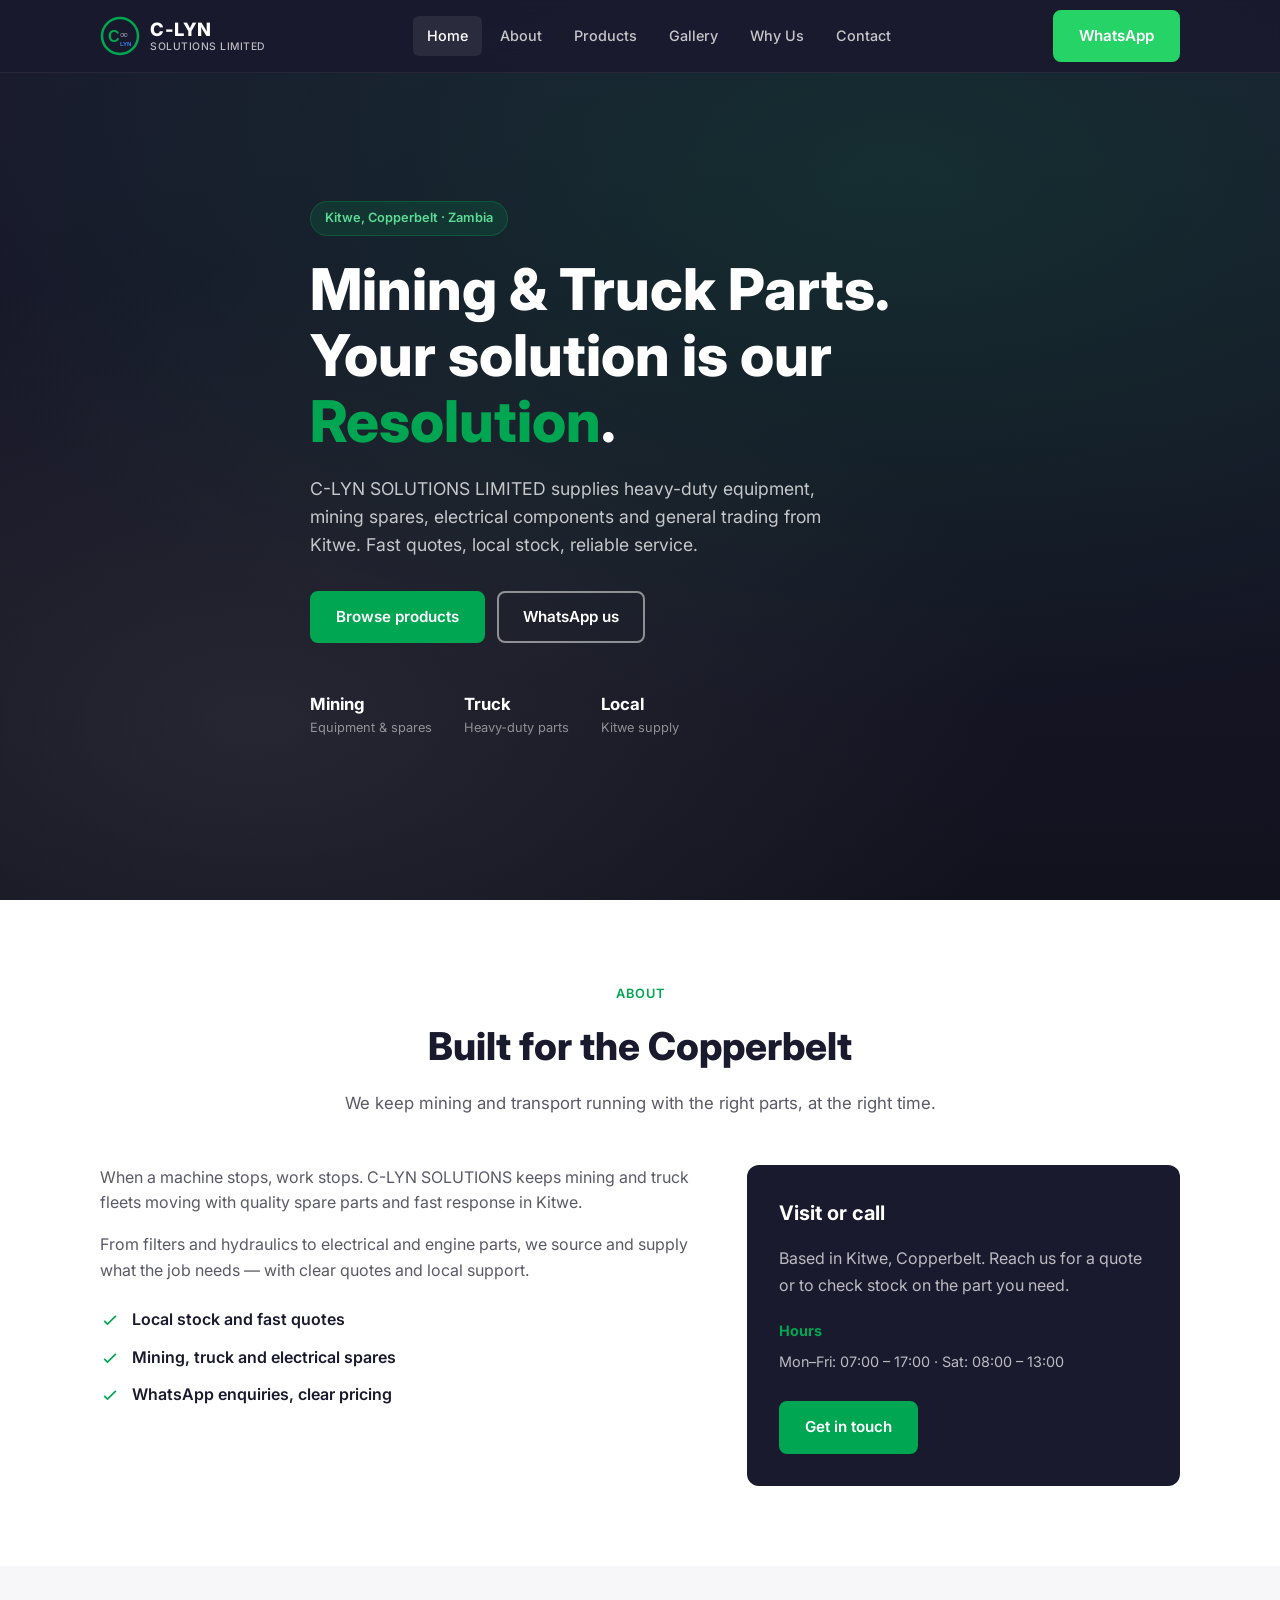
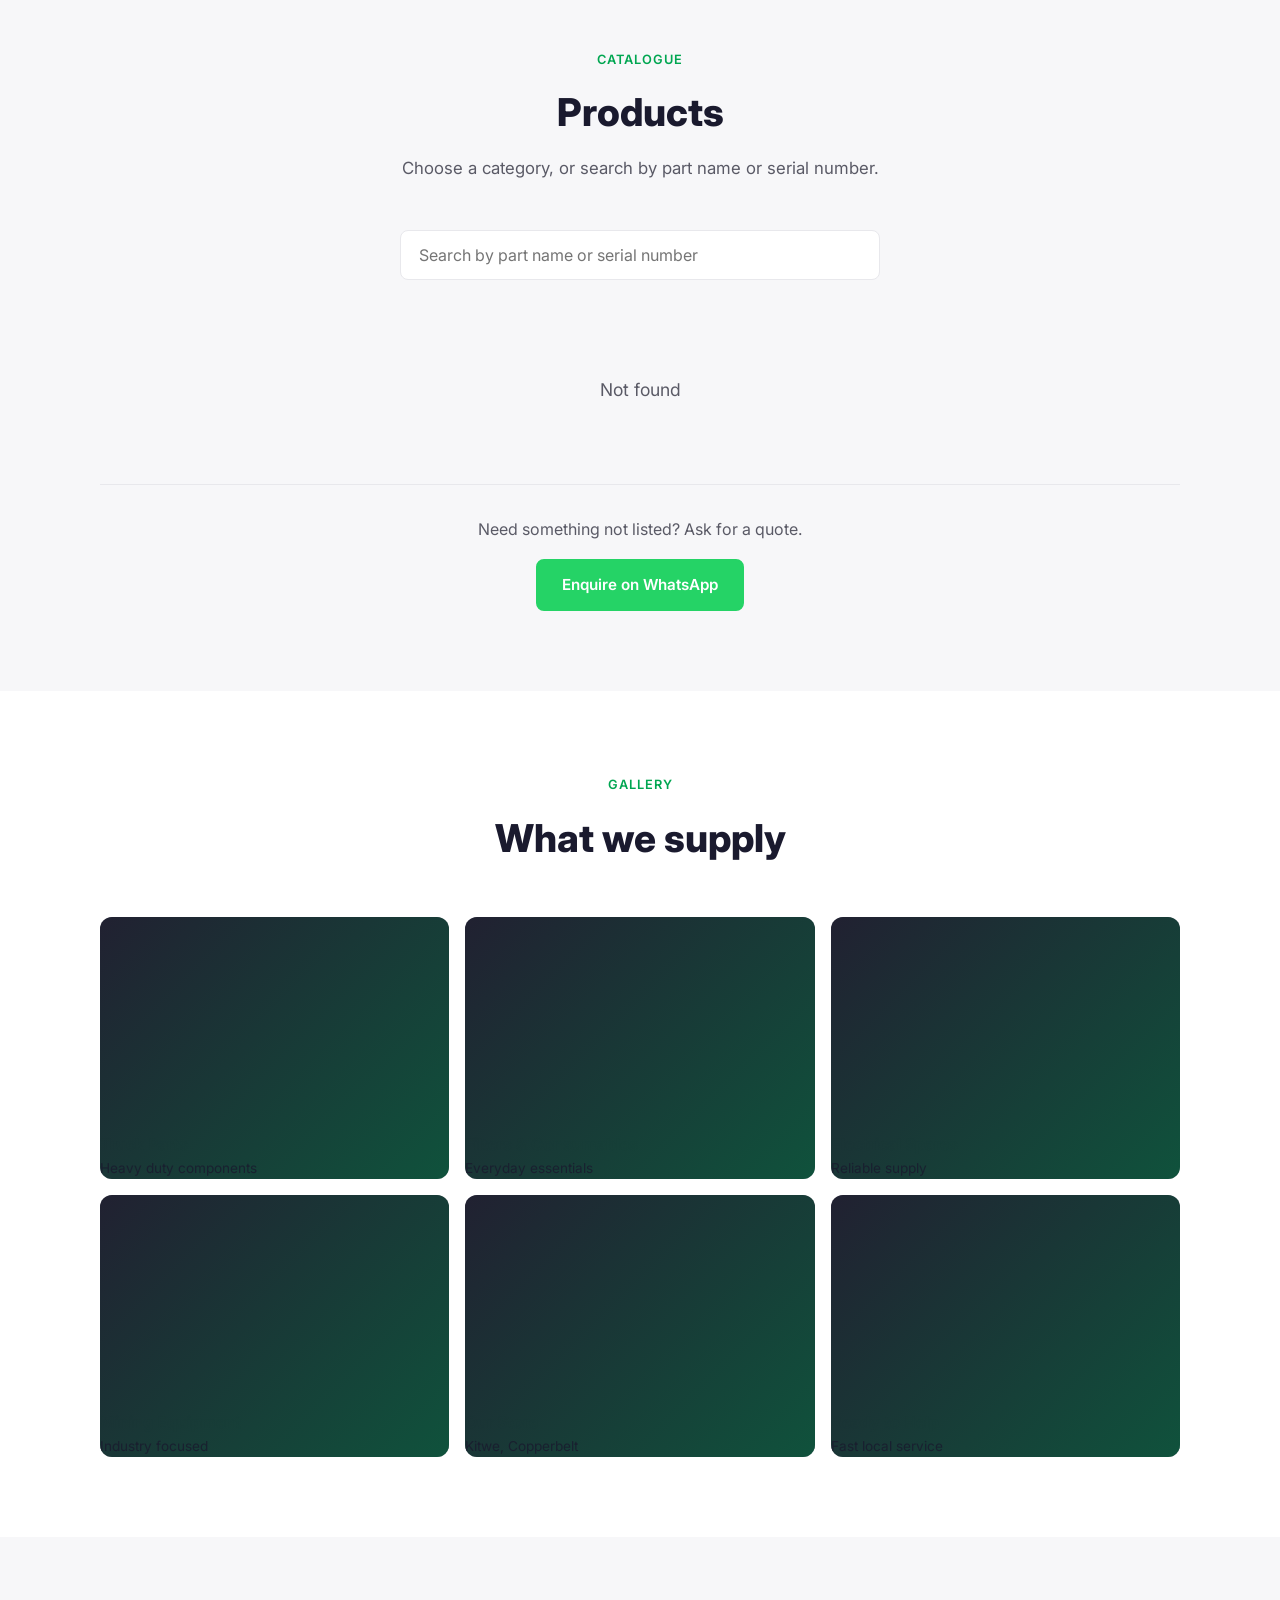
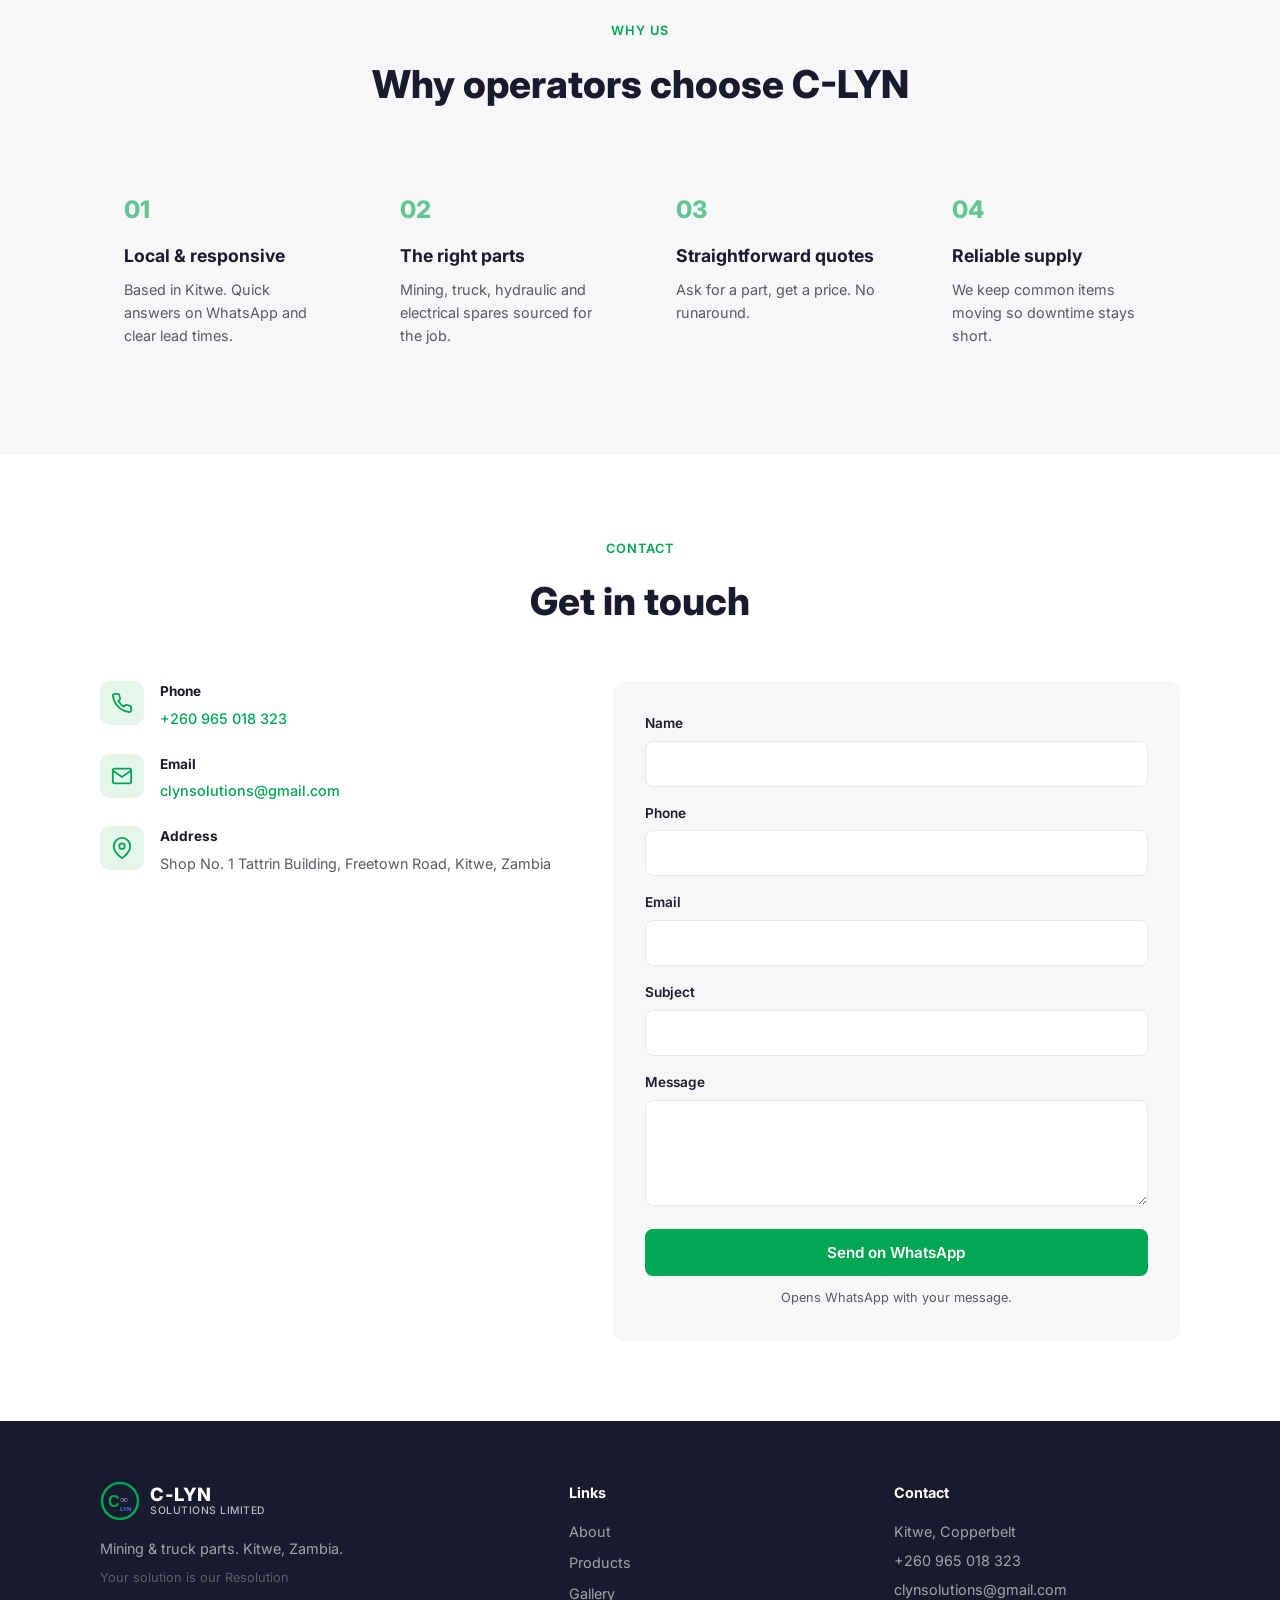
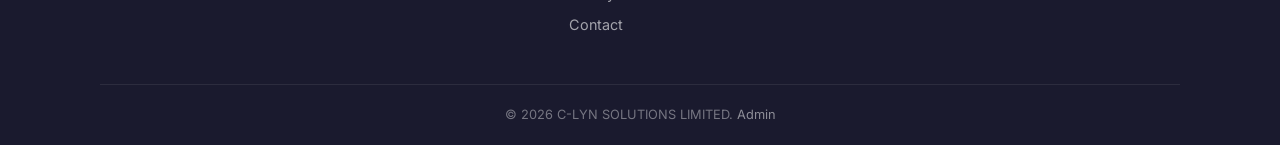
==== commit cd262992: "Show categories first, then items; add search and show more" ====
--- a/index.html
+++ b/index.html
@@ -26,7 +26,6 @@
   --shadow-lg: 0 12px 40px rgba(26, 26, 46, 0.12);
   --transition: 0.25s ease;
 }
-
 *, *::before, *::after { box-sizing: border-box; margin: 0; padding: 0; }
 html { scroll-behavior: smooth; scroll-padding-top: 80px; }
 body { font-family: 'Inter', system-ui, -apple-system, sans-serif; color: var(--text); background: var(--white); line-height: 1.6; -webkit-font-smoothing: antialiased; }
@@ -34,9 +33,7 @@
 a { color: inherit; text-decoration: none; }
 ul { list-style: none; }
 button, input, select, textarea { font-family: inherit; font-size: 1rem; }
-
 .container { width: 100%; max-width: 1120px; margin: 0 auto; padding: 0 20px; }
-
 .btn { display: inline-flex; align-items: center; justify-content: center; gap: 8px; padding: 12px 24px; font-weight: 600; font-size: 0.95rem; border-radius: var(--radius-sm); border: 2px solid transparent; cursor: pointer; transition: all var(--transition); white-space: nowrap; }
 .btn-primary { background: var(--red); color: var(--white); border-color: var(--red); }
 .btn-primary:hover { background: var(--red-dark); border-color: var(--red-dark); transform: translateY(-1px); }
@@ -48,7 +45,7 @@
 .btn-sm { padding: 8px 14px; font-size: 0.85rem; }
 .btn-danger { background: #dc2626; color: white; border-color: #dc2626; }
 .btn-danger:hover { background: #b91c1c; }
-
+.btn-ghost { background: transparent; color: var(--navy); border-color: var(--gray-light); }
 .header { position: fixed; top: 0; left: 0; right: 0; z-index: 100; background: rgba(26,26,46,0.95); backdrop-filter: blur(12px); border-bottom: 1px solid rgba(255,255,255,0.06); transition: all var(--transition); }
 .header.scrolled { background: rgba(26,26,46,0.98); box-shadow: 0 4px 20px rgba(0,0,0,0.2); }
 .header-inner { display: flex; align-items: center; justify-content: space-between; height: 72px; gap: 16px; }
@@ -64,10 +61,8 @@
 .header-actions { display: flex; align-items: center; gap: 12px; }
 .menu-toggle { display: none; flex-direction: column; gap: 5px; background: none; border: none; cursor: pointer; padding: 8px; }
 .menu-toggle span { display: block; width: 22px; height: 2px; background: var(--white); border-radius: 2px; transition: all 0.3s; }
-
 .hero { position: relative; min-height: 100vh; display: flex; align-items: center; padding: 120px 0 80px; background: var(--navy); overflow: hidden; }
 .hero-bg { position: absolute; inset: 0; background: radial-gradient(ellipse 80% 60% at 70% 20%, rgba(0, 166, 81, 0.15), transparent), radial-gradient(ellipse 60% 50% at 20% 80%, rgba(43, 43, 54, 0.8), transparent), linear-gradient(180deg, var(--navy) 0%, #12121F 100%); pointer-events: none; }
-.hero-bg::after { content: ''; position: absolute; inset: 0; background-image: url("data:image/svg+xml,%3Csvg width='60' height='60' viewBox='0 0 60 60' xmlns='http://www.w3.org/2000/svg'%3E%3Cg fill='none' fill-rule='evenodd'%3E%3Cg fill='%23ffffff' fill-opacity='0.03'%3E%3Cpath d='M36 34v-4h-2v4h-4v2h4v4h2v-4h4v-2h-4zm0-30V0h-2v4h-4v2h4v4h2V6h4V4h-4zM6 34v-4H4v4H0v2h4v4h2v-4h4v-2H6zM6 4V0H4v4H0v2h4v4h2V6h4V4H6z'/%3E%3C/g%3E%3C/g%3E%3C/svg%3E"); opacity: 0.6; }
 .hero-content { position: relative; z-index: 1; max-width: 700px; }
 .hero-badge { display: inline-block; padding: 6px 14px; background: rgba(0, 166, 81, 0.15); border: 1px solid rgba(0, 166, 81, 0.3); color: #5CDB95; font-size: 0.8rem; font-weight: 600; border-radius: 100px; margin-bottom: 20px; }
 .hero h1 { font-size: clamp(2.4rem, 5.5vw, 3.6rem); font-weight: 800; line-height: 1.15; color: var(--white); margin-bottom: 20px; }
@@ -78,13 +73,11 @@
 .hero-stats .stat { display: flex; flex-direction: column; }
 .stat-number { font-weight: 700; font-size: 1.05rem; color: var(--white); }
 .stat-label { font-size: 0.8rem; color: rgba(255,255,255,0.5); }
-
 .section { padding: 80px 0; }
 .section-header { text-align: center; max-width: 640px; margin: 0 auto 48px; }
 .section-tag { display: inline-block; font-size: 0.8rem; font-weight: 600; color: var(--red); text-transform: uppercase; letter-spacing: 1px; margin-bottom: 12px; }
 .section-header h2 { font-size: clamp(1.75rem, 4vw, 2.4rem); font-weight: 800; color: var(--navy); margin-bottom: 12px; }
 .section-header p { color: var(--text-muted); font-size: 1.05rem; }
-
 .about-grid { display: grid; grid-template-columns: 1.4fr 1fr; gap: 40px; align-items: start; }
 .about-content p { margin-bottom: 16px; color: var(--text-muted); }
 .about-highlights { display: flex; flex-direction: column; gap: 12px; margin-top: 24px; }
@@ -96,43 +89,33 @@
 .about-card-hours { display: flex; flex-direction: column; gap: 4px; margin-bottom: 24px; font-size: 0.9rem; }
 .about-card-hours strong { color: var(--red); margin-bottom: 4px; }
 .about-card-hours span { color: rgba(255,255,255,0.7); }
-
-.product-filters { display: flex; flex-wrap: wrap; gap: 8px; justify-content: center; margin-bottom: 24px; }
-.filter-btn { padding: 8px 16px; border-radius: 100px; border: 1.5px solid var(--gray-light); background: var(--white); font-weight: 600; font-size: 0.85rem; color: var(--text-muted); cursor: pointer; transition: all var(--transition); }
-.filter-btn:hover, .filter-btn.active { background: var(--red); color: var(--white); border-color: var(--red); }
-.product-search-wrap { max-width: 420px; margin: 0 auto 32px; }
-.product-search { width: 100%; padding: 12px 16px; border: 1.5px solid var(--gray-light); border-radius: var(--radius-sm); font-size: 0.95rem; }
+.product-search-wrap { max-width: 480px; margin: 0 auto 32px; }
+.product-search { width: 100%; padding: 14px 18px; border: 1.5px solid var(--gray-light); border-radius: var(--radius-sm); font-size: 1rem; }
 .product-search:focus { outline: none; border-color: var(--red); box-shadow: 0 0 0 3px rgba(0,166,81,0.12); }
 .products-grid { display: grid; grid-template-columns: repeat(auto-fill, minmax(260px, 1fr)); gap: 20px; }
 .product-card { background: var(--white); border: 1px solid var(--gray-light); border-radius: var(--radius); overflow: hidden; transition: all var(--transition); display: flex; flex-direction: column; }
 .product-card:hover { box-shadow: var(--shadow); transform: translateY(-2px); }
 .product-img-wrap { aspect-ratio: 16/10; background: var(--off-white); overflow: hidden; }
 .product-img { width: 100%; height: 100%; object-fit: cover; }
-.product-body { padding: 16px; flex: 1; display: flex; flex-direction: column; }
 .product-card h3 { font-size: 1.05rem; font-weight: 700; color: var(--navy); margin-bottom: 8px; }
 .product-desc { font-size: 0.85rem; color: var(--text-muted); margin-bottom: 12px; flex: 1; }
 .product-meta { display: flex; align-items: center; justify-content: space-between; gap: 8px; flex-wrap: wrap; }
 .product-price { font-weight: 700; color: var(--navy); font-size: 0.9rem; }
-.product-cat { font-size: 0.75rem; color: var(--gray); background: var(--off-white); padding: 3px 8px; border-radius: 4px; }
-.product-badge { display: inline-block; font-size: 0.7rem; font-weight: 700; color: var(--red); background: rgba(0,166,81,0.1); padding: 2px 8px; border-radius: 4px; margin-bottom: 8px; }
-.products-empty { text-align: center; padding: 40px 20px; color: var(--text-muted); }
+.products-empty { text-align: center; padding: 40px 20px; color: var(--text-muted); font-size: 1.1rem; }
 .products-cta { text-align: center; margin-top: 40px; padding-top: 32px; border-top: 1px solid var(--gray-light); }
 .products-cta p { color: var(--text-muted); margin-bottom: 16px; }
-
 .gallery-grid { display: grid; grid-template-columns: repeat(auto-fill, minmax(280px, 1fr)); gap: 16px; }
 .gallery-item { border-radius: var(--radius); overflow: hidden; background: var(--navy); position: relative; aspect-ratio: 4/3; display: flex; align-items: flex-end; }
 .gallery-item-bg { position: absolute; inset: 0; opacity: 0.4; background: linear-gradient(135deg, var(--navy-light), var(--red)); }
 .gallery-item-content { position: relative; z-index: 1; padding: 20px; color: var(--white); width: 100%; background: linear-gradient(transparent, rgba(0,0,0,0.6)); }
 .gallery-item h3 { font-size: 1.1rem; font-weight: 700; margin-bottom: 4px; }
 .gallery-item p { font-size: 0.85rem; opacity: 0.8; }
-
 .why-grid { display: grid; grid-template-columns: repeat(auto-fit, minmax(240px, 1fr)); gap: 24px; }
 .why-card { background: var(--off-white); border-radius: var(--radius); padding: 28px 24px; transition: all var(--transition); }
 .why-card:hover { background: var(--white); box-shadow: var(--shadow); }
 .why-number { font-size: 1.5rem; font-weight: 800; color: var(--red); margin-bottom: 12px; opacity: 0.6; }
 .why-card h3 { font-size: 1.1rem; font-weight: 700; margin-bottom: 8px; color: var(--navy); }
 .why-card p { font-size: 0.9rem; color: var(--text-muted); }
-
 .contact-grid { display: grid; grid-template-columns: 1fr 1.2fr; gap: 40px; }
 .contact-item { display: flex; gap: 16px; margin-bottom: 24px; }
 .contact-icon { width: 44px; height: 44px; border-radius: 10px; background: rgba(0,166,81,0.1); color: var(--red); display: flex; align-items: center; justify-content: center; flex-shrink: 0; }
@@ -145,7 +128,6 @@
 .form-group input, .form-group select, .form-group textarea { width: 100%; padding: 12px 14px; border: 1.5px solid var(--gray-light); border-radius: var(--radius-sm); background: var(--white); transition: border-color var(--transition); }
 .form-group input:focus, .form-group select:focus, .form-group textarea:focus { outline: none; border-color: var(--red); box-shadow: 0 0 0 3px rgba(0,166,81,0.12); }
 .form-note { font-size: 0.8rem; color: var(--text-muted); margin-top: 12px; text-align: center; }
-
 .promo-section { display: none; }
 .promo-section.visible { display: block; }
 .promo-grid { display: grid; grid-template-columns: 1fr; gap: 16px; }
@@ -160,7 +142,6 @@
 .promo-card .btn:hover { background: #fff; transform: translateY(-1px); }
 .contact-form-wrap { display: block; }
 .contact-form-wrap.hidden { display: none; }
-
 .footer { background: var(--navy); color: var(--white); padding: 60px 0 0; }
 .footer-grid { display: grid; grid-template-columns: 1.5fr 1fr 1fr; gap: 40px; margin-bottom: 40px; }
 .footer-brand .logo { margin-bottom: 16px; }
@@ -173,7 +154,6 @@
 .footer-bottom { border-top: 1px solid rgba(255,255,255,0.08); padding: 20px 0; text-align: center; font-size: 0.8rem; color: rgba(255,255,255,0.4); }
 .footer-bottom a { color: rgba(255,255,255,0.5); }
 .footer-bottom a:hover { color: var(--red); }
-
 .modal { display: none; position: fixed; inset: 0; z-index: 200; background: rgba(0,0,0,0.5); align-items: center; justify-content: center; padding: 20px; }
 .modal.open, .modal.active { display: flex; }
 .modal-content { background: var(--white); border-radius: var(--radius); padding: 32px; max-width: 400px; width: 100%; text-align: center; box-shadow: var(--shadow-lg); }
@@ -182,7 +162,6 @@
 .modal-content p { color: var(--text-muted); font-size: 0.95rem; margin-bottom: 8px; }
 .modal-hint { font-size: 0.85rem !important; }
 .modal-content .btn { margin-top: 16px; }
-
 @media (max-width: 768px) {
   .nav { display: none; position: absolute; top: 72px; left: 0; right: 0; background: var(--navy); flex-direction: column; padding: 16px; border-bottom: 1px solid rgba(255,255,255,0.08); }
   .nav.open { display: flex; }
@@ -201,17 +180,8 @@
   <header class="header" id="header">
     <div class="container header-inner">
       <a href="#home" class="logo">
-        <div class="logo-icon"><svg viewBox="0 0 40 40" fill="none" xmlns="http://www.w3.org/2000/svg">
-  <circle cx="20" cy="20" r="18" stroke="#00A651" stroke-width="2.5" fill="none"/>
-  <text x="8" y="26" font-family="Arial Black, sans-serif" font-weight="900" font-size="16" fill="#00A651">C</text>
-  <text x="20" y="22" font-family="Georgia, serif" font-size="11" fill="#A8B0BC">∞</text>
-  <text x="20" y="30" font-family="Arial, sans-serif" font-weight="700" font-size="6" fill="#3B82F6">LYN</text>
-</svg>
-        </div>
-        <div class="logo-text">
-          <span class="logo-name">C-LYN</span>
-          <span class="logo-sub">SOLUTIONS LIMITED</span>
-        </div>
+        <div class="logo-icon"><svg viewBox="0 0 40 40" fill="none" xmlns="http://www.w3.org/2000/svg"><circle cx="20" cy="20" r="18" stroke="#00A651" stroke-width="2.5" fill="none"/><text x="8" y="26" font-family="Arial Black, sans-serif" font-weight="900" font-size="16" fill="#00A651">C</text><text x="20" y="22" font-family="Georgia, serif" font-size="11" fill="#A8B0BC">∞</text><text x="20" y="30" font-family="Arial, sans-serif" font-weight="700" font-size="6" fill="#3B82F6">LYN</text></svg></div>
+        <div class="logo-text"><span class="logo-name">C-LYN</span><span class="logo-sub">SOLUTIONS LIMITED</span></div>
       </a>
       <nav class="nav" id="nav">
         <a href="#home" class="nav-link active">Home</a>
@@ -222,15 +192,11 @@
         <a href="#contact" class="nav-link">Contact</a>
       </nav>
       <div class="header-actions">
-        <a href="https://wa.me/260965018323" target="_blank" rel="noopener" class="btn btn-whatsapp">
-          <svg width="18" height="18" viewBox="0 0 24 24" fill="currentColor"><path d="M17.472 14.382c-.297-.149-1.758-.867-2.03-.967-.273-.099-.471-.148-.67.15-.197.297-.767.966-.94 1.164-.173.199-.347.223-.644.075-.297-.15-1.255-.463-2.39-1.475-.883-.788-1.48-1.761-1.653-2.059-.173-.297-.018-.458.13-.606.134-.133.298-.347.446-.52.149-.174.198-.298.298-.497.099-.198.05-.371-.025-.52-.075-.149-.669-1.612-.916-2.207-.242-.579-.487-.5-.669-.51-.173-.008-.371-.01-.57-.01-.198 0-.52.074-.792.372-.272.297-1.04 1.016-1.04 2.479 0 1.462 1.065 2.875 1.213 3.074.149.198 2.096 3.2 5.077 4.487.709.306 1.262.489 1.694.625.712.227 1.36.195 1.871.118.571-.085 1.758-.719 2.006-1.413.248-.694.248-1.289.173-1.413-.074-.124-.272-.198-.57-.347m-5.421 7.403h-.004a9.87 9.87 0 01-5.031-1.378l-.361-.214-3.741.982.998-3.648-.235-.374a9.86 9.86 0 01-1.51-5.26c.001-5.45 4.436-9.884 9.888-9.884 2.64 0 5.122 1.03 6.988 2.898a9.825 9.825 0 012.893 6.994c-.003 5.45-4.435 9.884-9.885 9.884m8.413-18.297A11.815 11.815 0 0012.05 0C5.495 0 .16 5.335.157 11.892c0 2.096.547 4.142 1.588 5.945L.057 24l6.305-1.654a11.882 11.882 0 005.683 1.448h.005c6.554 0 11.89-5.335 11.893-11.893a11.821 11.821 0 00-3.48-8.413z"/></svg>
-          WhatsApp
-        </a>
+        <a href="https://wa.me/260965018323" target="_blank" rel="noopener" class="btn btn-whatsapp">WhatsApp</a>
         <button class="menu-toggle" id="menuToggle" aria-label="Menu"><span></span><span></span><span></span></button>
       </div>
     </div>
   </header>
-
   <main>
     <section class="hero" id="home">
       <div class="hero-bg"></div>
@@ -249,14 +215,9 @@
         </div>
       </div>
     </section>
-
     <section class="section" id="about">
       <div class="container">
-        <div class="section-header">
-          <span class="section-tag">About</span>
-          <h2>Built for the Copperbelt</h2>
-          <p>We keep mining and transport running with the right parts, at the right time.</p>
-        </div>
+        <div class="section-header"><span class="section-tag">About</span><h2>Built for the Copperbelt</h2><p>We keep mining and transport running with the right parts, at the right time.</p></div>
         <div class="about-grid">
           <div class="about-content">
             <p>C-LYN SOLUTIONS LIMITED is a Kitwe-based supplier of mining equipment, truck and heavy-duty spares, electrical components and general trading goods. We work with operators who need parts that arrive, fit, and last.</p>
@@ -270,51 +231,41 @@
           <div class="about-card">
             <h3>Visit or call</h3>
             <p>Based in Kitwe, Copperbelt. Reach us for a quote or to check stock on the part you need.</p>
-            <div class="about-card-hours">
-              <strong>Hours</strong>
-              <span>Mon–Fri 08:00–17:00</span>
-              <span>Sat 08:00–13:00</span>
-            </div>
+            <div class="about-card-hours"><strong>Hours</strong><span>Mon–Fri 08:00–17:00</span><span>Sat 08:00–13:00</span></div>
             <a href="#contact" class="btn btn-primary">Get in touch</a>
           </div>
         </div>
       </div>
     </section>
-
     <section class="section" id="products" style="background:var(--off-white)">
       <div class="container">
-        <div class="section-header">
-          <span class="section-tag">Catalogue</span>
-          <h2>Products</h2>
-          <p>Filter by category or search by name and part number.</p>
-        </div>
-        <div class="product-filters" id="productFilters"></div>
-        <div class="product-search-wrap"><input class="product-search" id="productSearch" placeholder="Search products or part numbers"></div>
-        <div class="products-grid" id="productsGrid"></div>
-        <p class="products-empty" id="productsEmpty" style="display:none">No products match that search.</p>
+        <div class="section-header"><span class="section-tag">Catalogue</span><h2>Products</h2><p>Choose a category, or search by part name or serial number.</p></div>
+        <div class="product-search-wrap"><input class="product-search" id="productSearch" placeholder="Search by part name or serial number"></div>
+        <div id="categoryView">
+          <div class="products-grid" id="categoryGrid"></div>
+          <div style="text-align:center;margin-top:24px"><button type="button" class="btn btn-primary" id="showMoreCats" style="display:none">Show more categories</button></div>
+        </div>
+        <div id="itemsView" style="display:none">
+          <button type="button" class="btn btn-ghost" id="backToCats" style="margin-bottom:16px">← All categories</button>
+          <h3 id="activeCatTitle" style="margin-bottom:16px"></h3>
+          <div class="products-grid" id="productsGrid"></div>
+        </div>
+        <p class="products-empty" id="productsEmpty" style="display:none">Not found</p>
         <div class="products-cta">
           <p>Need something not listed? Ask for a quote.</p>
           <a href="https://wa.me/260965018323" target="_blank" rel="noopener" class="btn btn-whatsapp">Enquire on WhatsApp</a>
         </div>
       </div>
     </section>
-
     <section class="section" id="gallery">
       <div class="container">
-        <div class="section-header">
-          <span class="section-tag">Gallery</span>
-          <h2>What we supply</h2>
-        </div>
+        <div class="section-header"><span class="section-tag">Gallery</span><h2>What we supply</h2></div>
         <div class="gallery-grid" id="galleryGrid"></div>
       </div>
     </section>
-
     <section class="section" id="why-us" style="background:var(--off-white)">
       <div class="container">
-        <div class="section-header">
-          <span class="section-tag">Why us</span>
-          <h2>Why operators choose C-LYN</h2>
-        </div>
+        <div class="section-header"><span class="section-tag">Why us</span><h2>Why operators choose C-LYN</h2></div>
         <div class="why-grid">
           <div class="why-card"><div class="why-number">01</div><h3>Local & responsive</h3><p>Based in Kitwe. Quick answers on WhatsApp and clear lead times.</p></div>
           <div class="why-card"><div class="why-number">02</div><h3>The right parts</h3><p>Mining, truck, hydraulic and electrical spares sourced for the job.</p></div>
@@ -323,13 +274,9 @@
         </div>
       </div>
     </section>
-
     <section class="section" id="contact">
       <div class="container">
-        <div class="section-header">
-          <span class="section-tag">Contact</span>
-          <h2>Get in touch</h2>
-        </div>
+        <div class="section-header"><span class="section-tag">Contact</span><h2>Get in touch</h2></div>
         <div class="contact-grid">
           <div>
             <div class="contact-item"><div class="contact-icon"><svg width="22" height="22" viewBox="0 0 24 24" fill="none" stroke="currentColor" stroke-width="2"><path d="M22 16.92v3a2 2 0 01-2.18 2 19.79 19.79 0 01-8.63-3.07 19.5 19.5 0 01-6-6 19.79 19.79 0 01-3.07-8.67A2 2 0 014.11 2h3a2 2 0 012 1.72c.127.96.361 1.903.7 2.81a2 2 0 01-.45 2.11L8.09 9.91a16 16 0 006 6l1.27-1.27a2 2 0 012.11-.45c.907.339 1.85.573 2.81.7A2 2 0 0122 16.92z"/></svg></div><div><strong>Phone</strong><p><a href="tel:+260965018323">+260 965 018 323</a></p></div></div>
@@ -354,7 +301,6 @@
       </div>
     </section>
   </main>
-
   <footer class="footer">
     <div class="container">
       <div class="footer-grid">
@@ -363,26 +309,12 @@
           <p>Mining & truck parts. Kitwe, Zambia.</p>
           <p class="footer-tagline">Your solution is our Resolution.</p>
         </div>
-        <div class="footer-links">
-          <h4>Links</h4>
-          <a href="#about">About</a>
-          <a href="#products">Products</a>
-          <a href="#gallery">Gallery</a>
-          <a href="#contact">Contact</a>
-        </div>
-        <div class="footer-contact">
-          <h4>Contact</h4>
-          <p>Kitwe, Copperbelt</p>
-          <p><a href="tel:+260965018323">+260 965 018 323</a></p>
-          <p><a href="mailto:info@clynsolutions.com">info@clynsolutions.com</a></p>
-        </div>
-      </div>
-      <div class="footer-bottom">
-        <p>&copy; <span id="year"></span> C-LYN SOLUTIONS LIMITED. <a href="admin.html">Admin</a></p>
-      </div>
+        <div class="footer-links"><h4>Links</h4><a href="#about">About</a><a href="#products">Products</a><a href="#gallery">Gallery</a><a href="#contact">Contact</a></div>
+        <div class="footer-contact"><h4>Contact</h4><p>Kitwe, Copperbelt</p><p><a href="tel:+260965018323">+260 965 018 323</a></p><p><a href="mailto:info@clynsolutions.com">info@clynsolutions.com</a></p></div>
+      </div>
+      <div class="footer-bottom"><p>&copy; <span id="year"></span> C-LYN SOLUTIONS LIMITED. <a href="admin.html">Admin</a></p></div>
     </div>
   </footer>
-
   <div class="modal" id="successModal">
     <div class="modal-content">
       <div class="modal-icon">✓</div>
@@ -392,7 +324,6 @@
       <button type="button" class="btn btn-primary" id="closeModal">Close</button>
     </div>
   </div>
-
   <script src="data.js"></script>
   <script src="supabase-config.js"></script>
   <script src="supabase-sync.js"></script>
